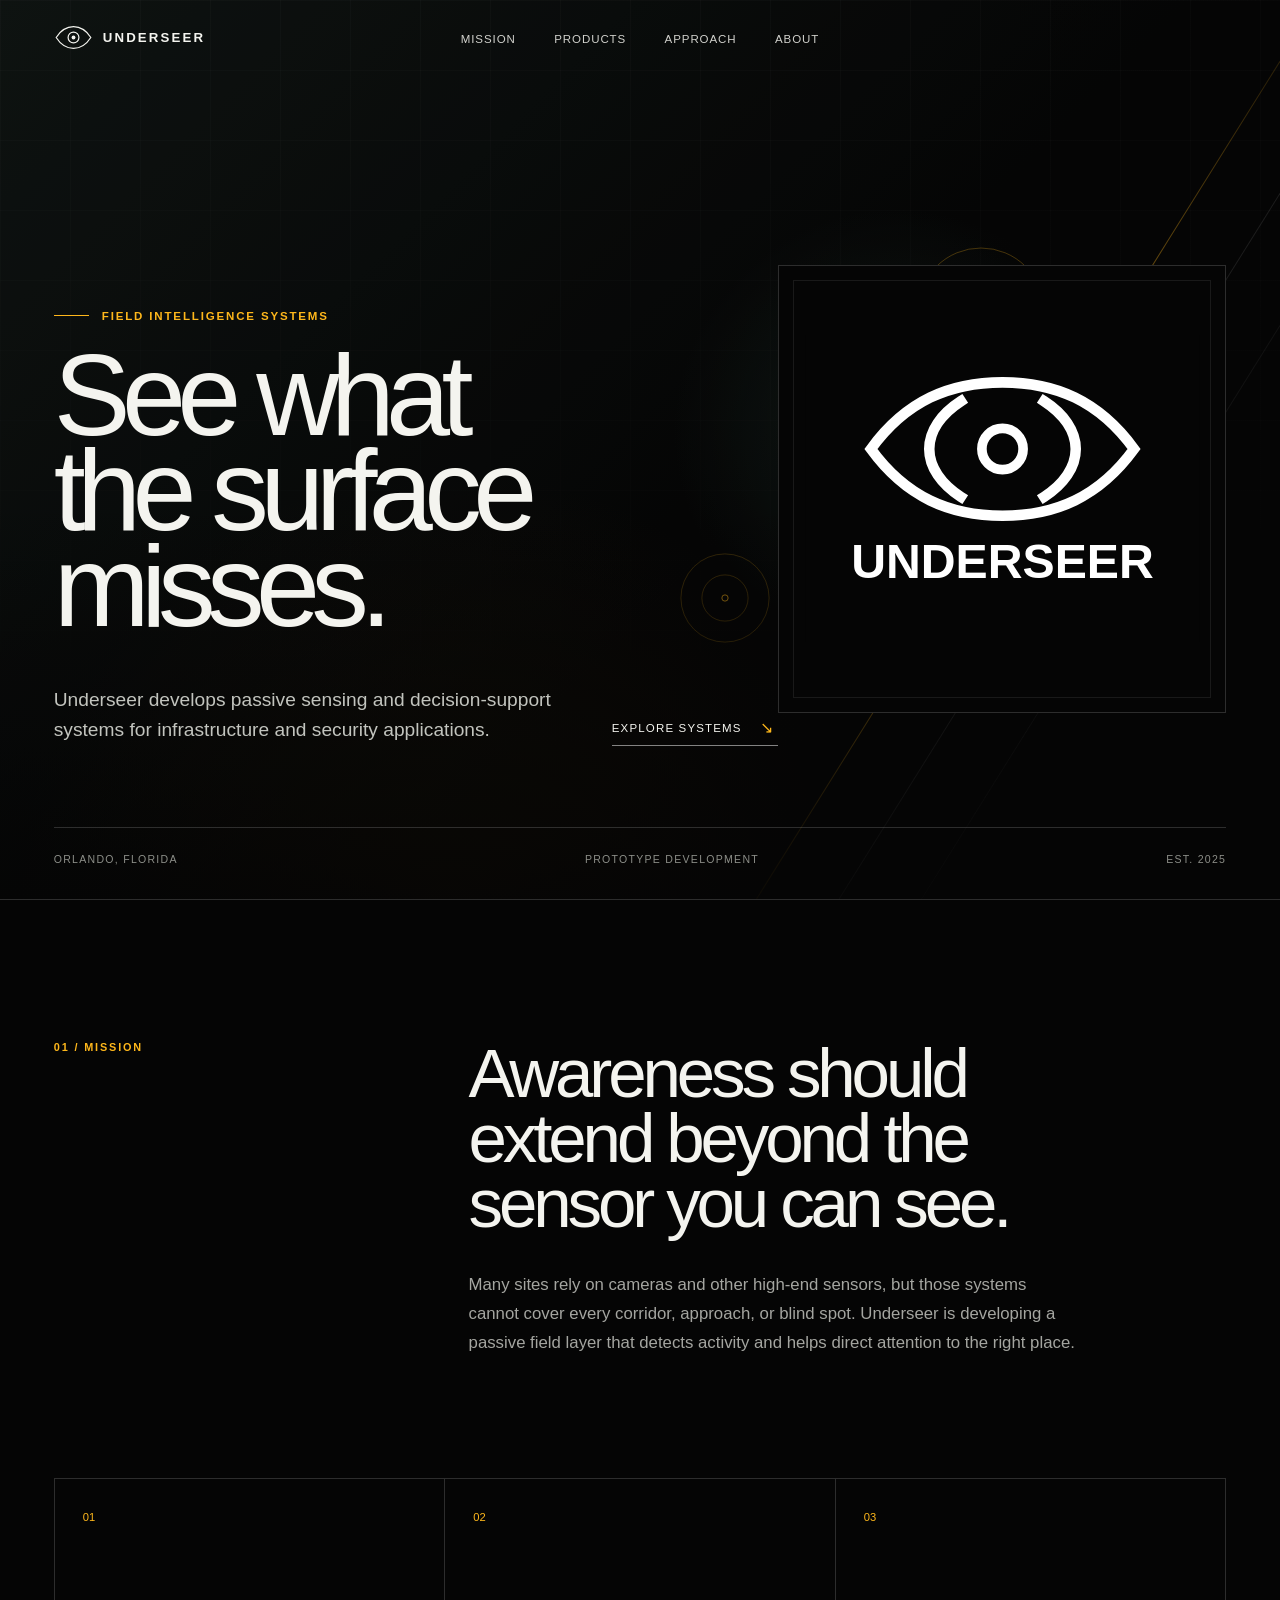
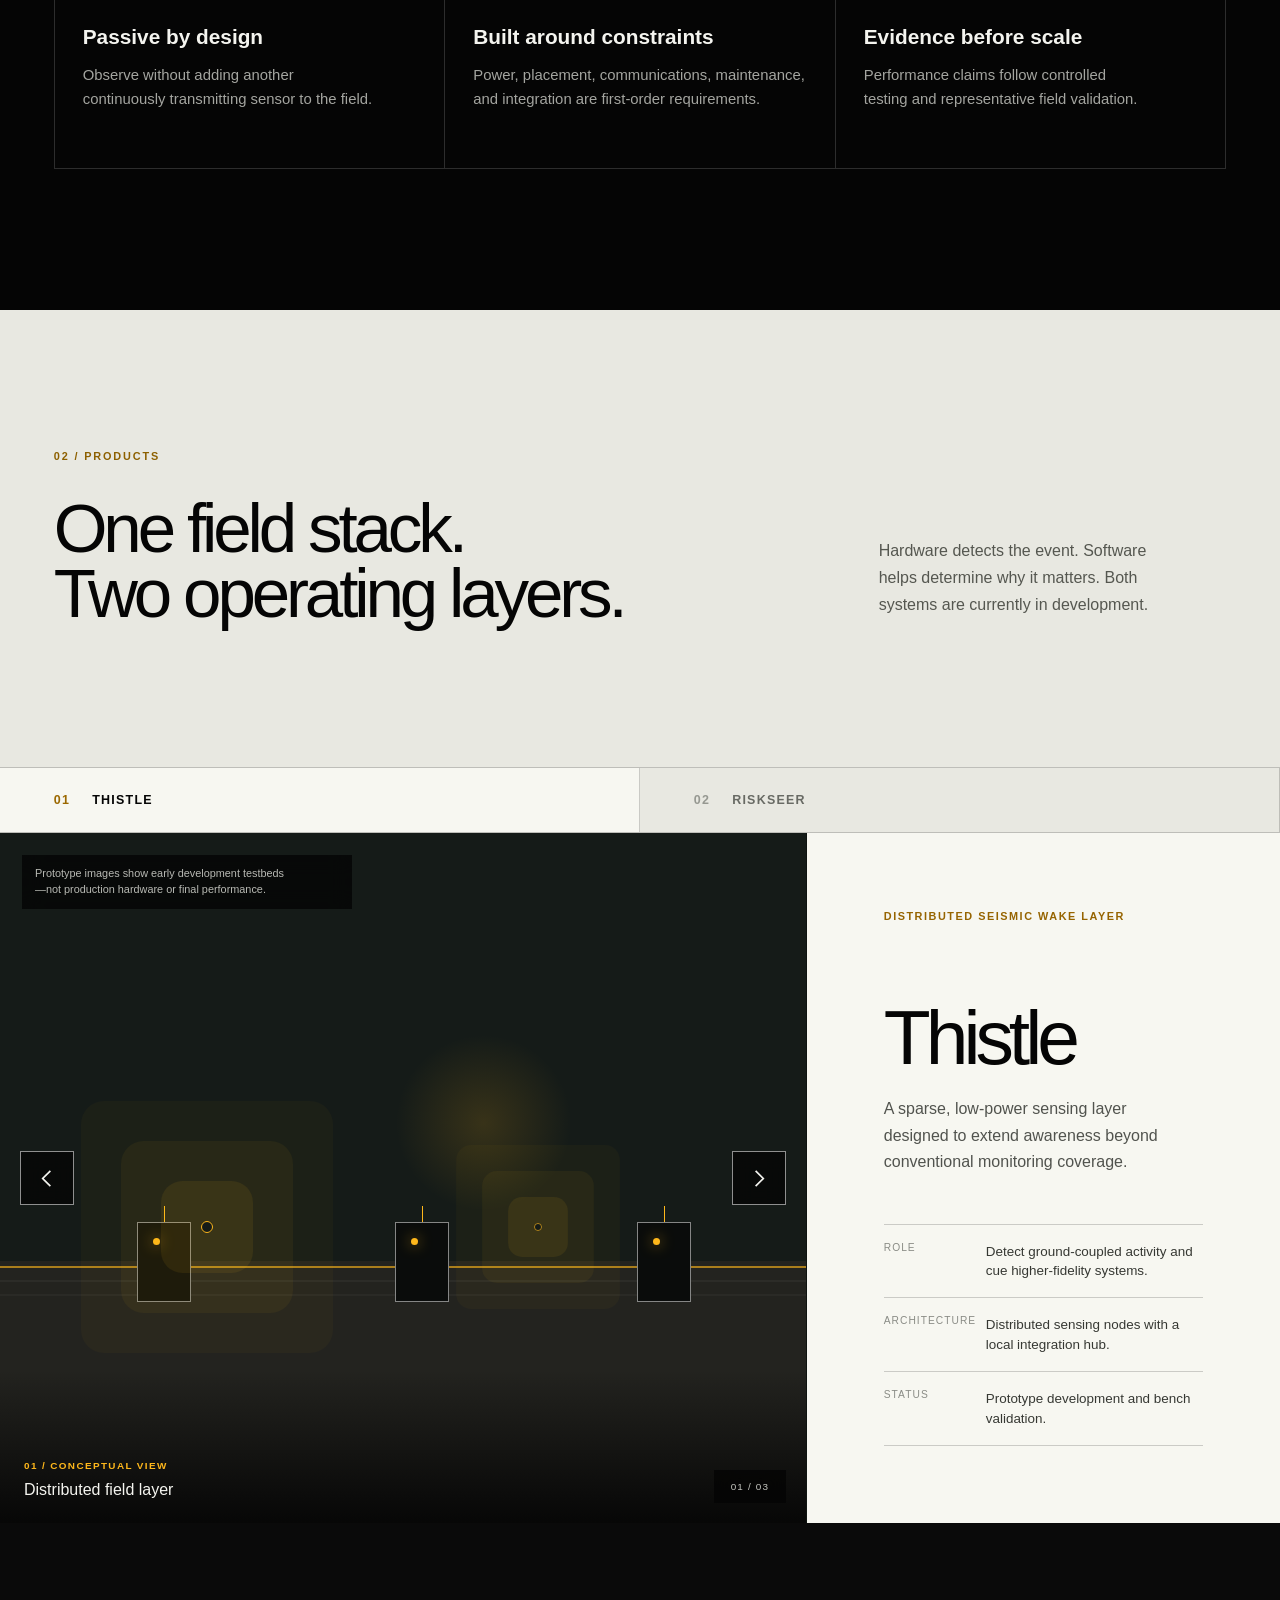
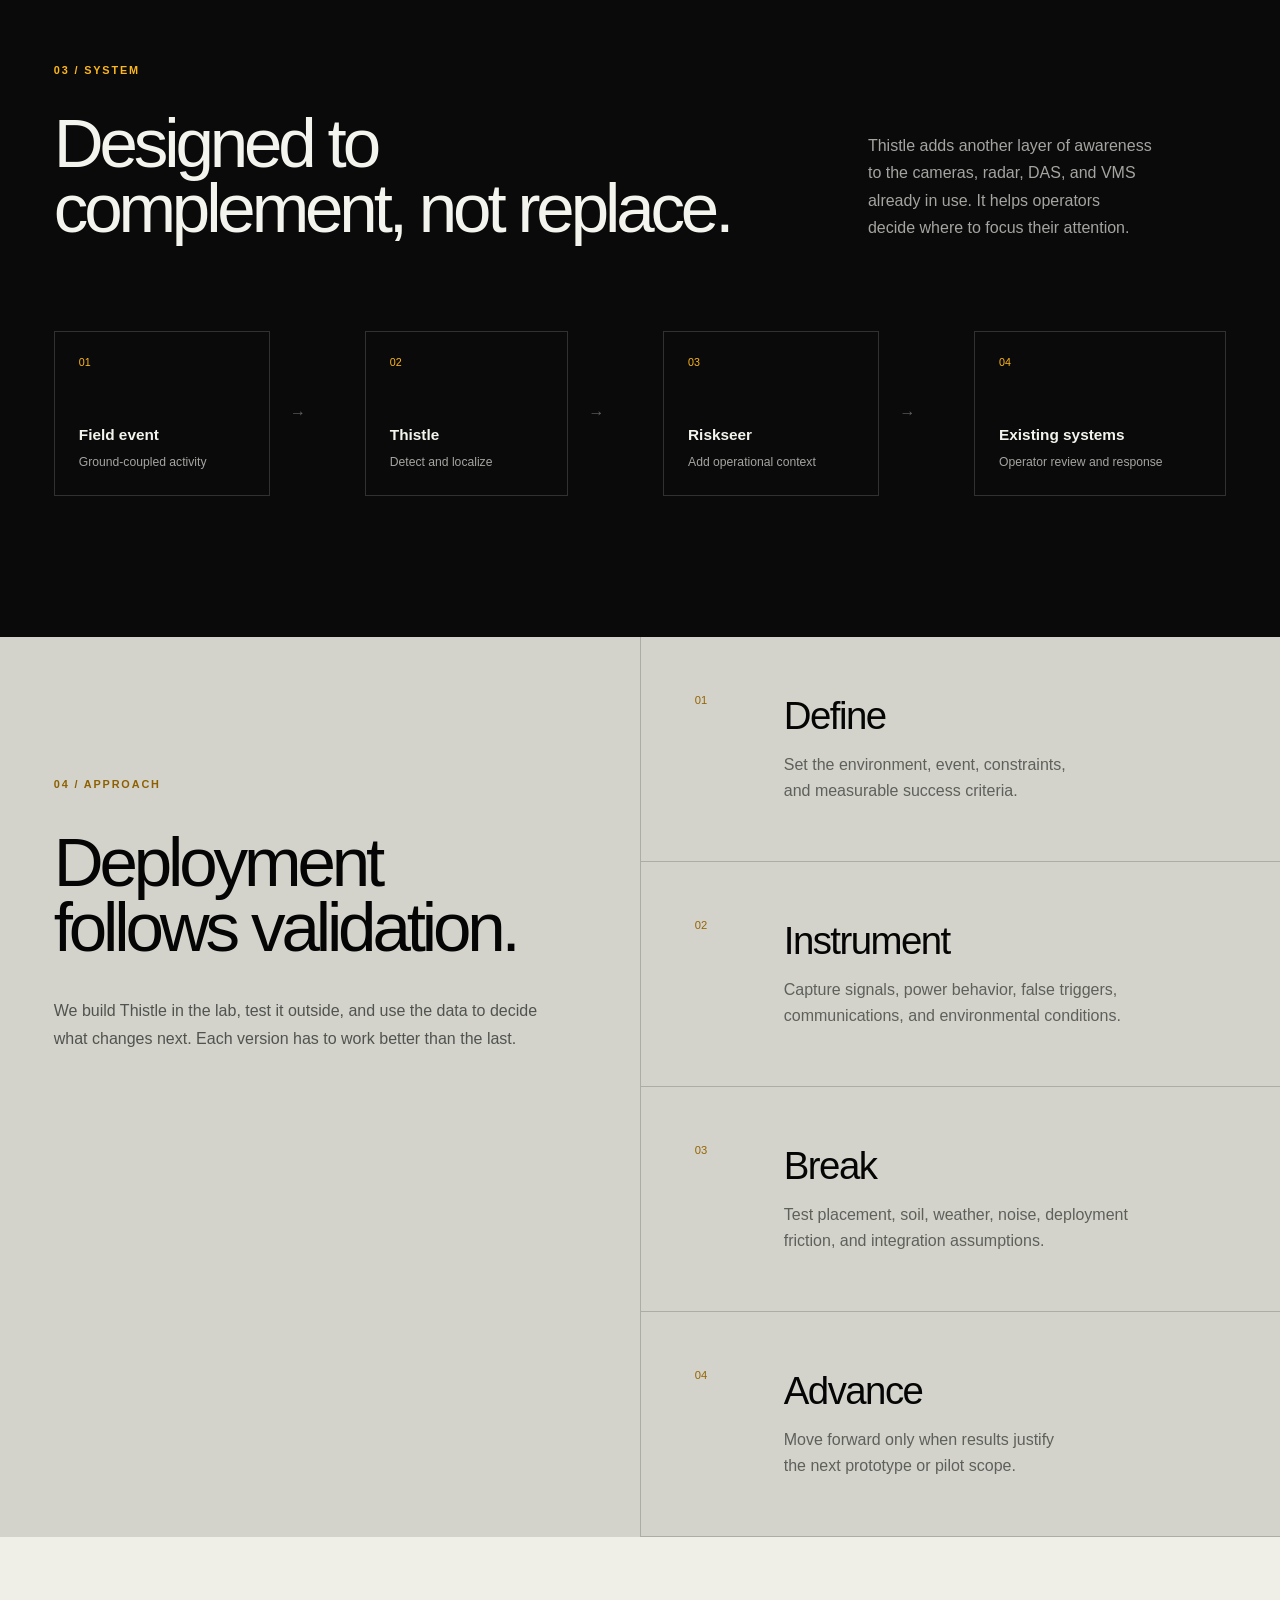
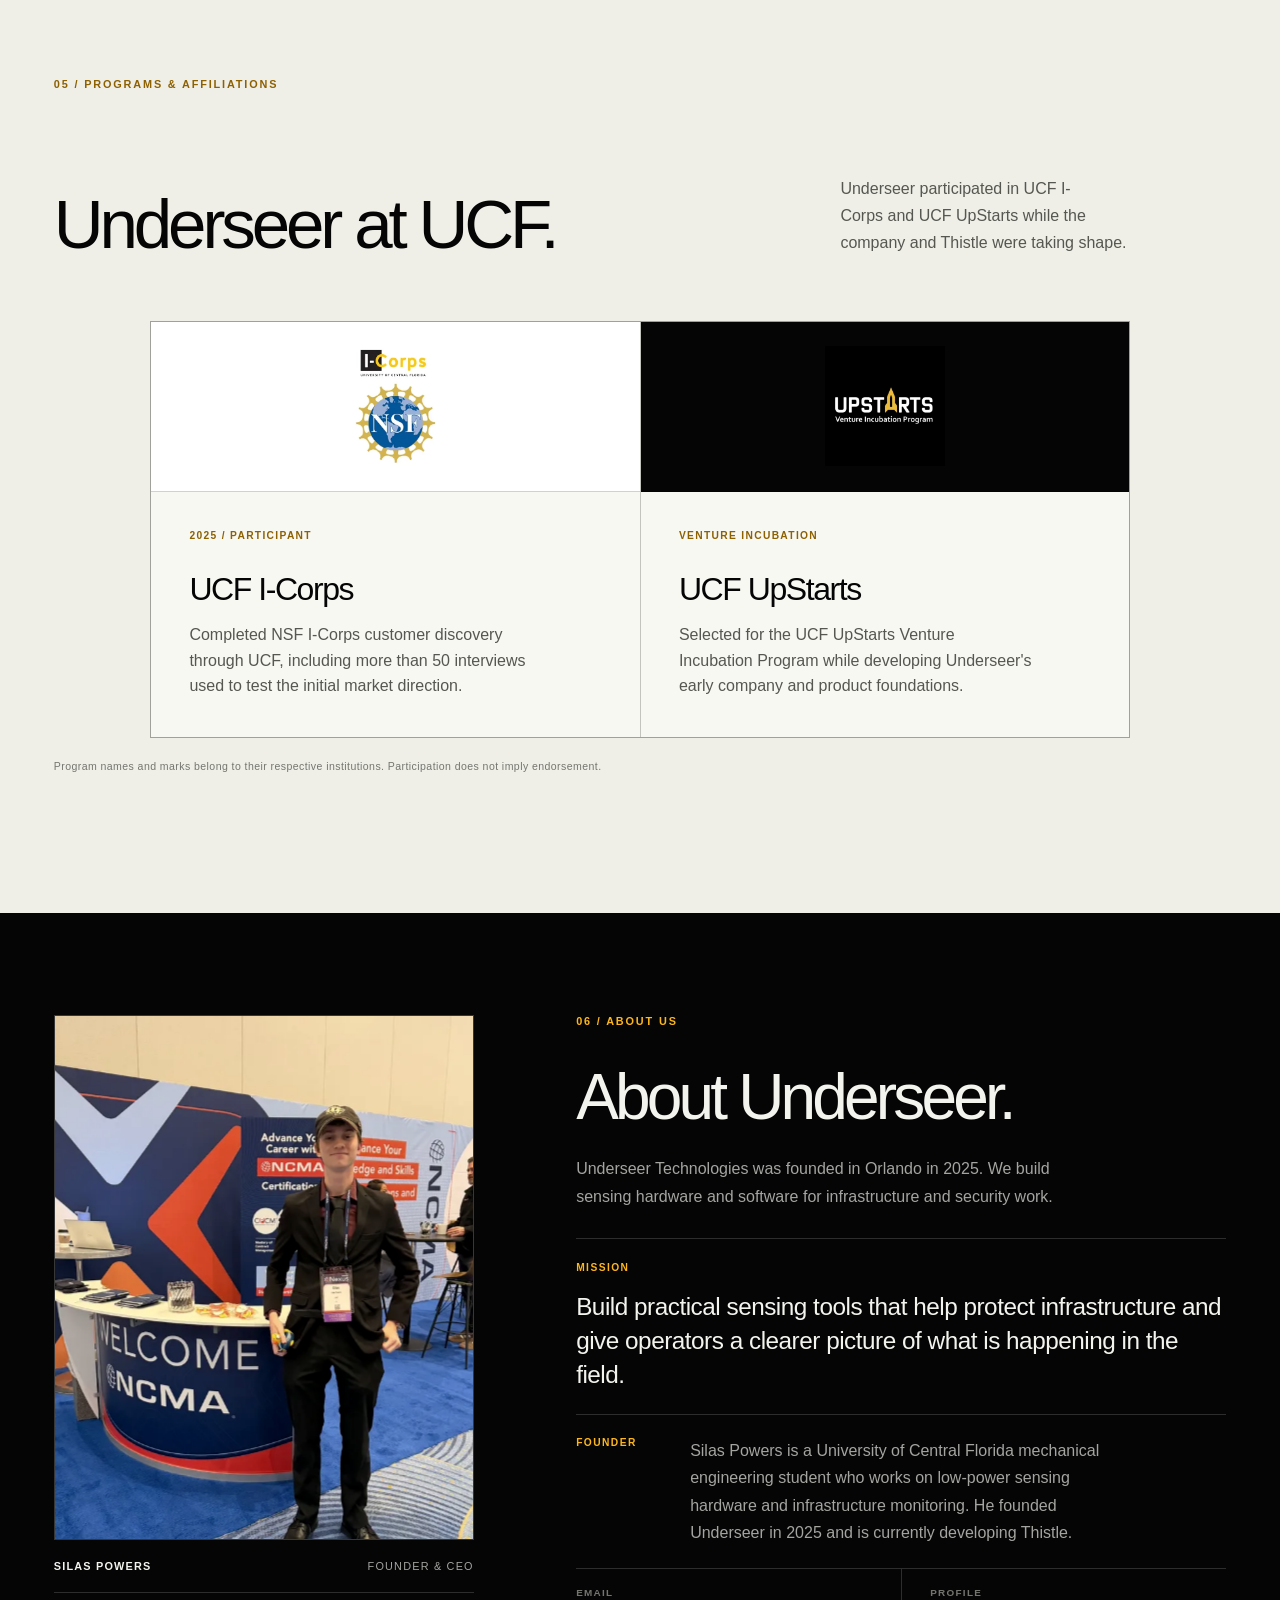
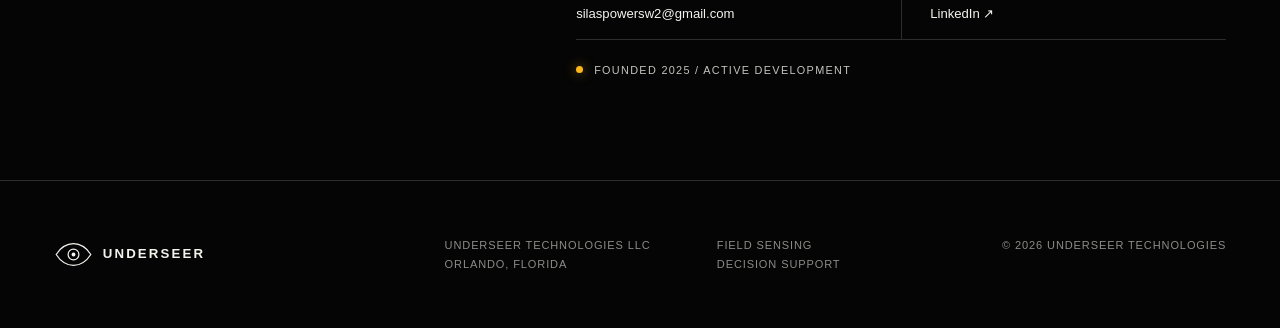
==== index.html @ ce65eb8c "Load founder photo before rendering About section" ====
<!doctype html>
<html lang="en">
<head>
  <meta charset="utf-8">
  <meta name="viewport" content="width=device-width, initial-scale=1">
  <title>Underseer Technologies | Field Intelligence Systems</title>
  <meta name="description" content="Underseer Technologies develops passive field sensing and decision-support systems for infrastructure and security applications.">
  <meta name="theme-color" content="#050505">
  <meta property="og:title" content="Underseer Technologies">
  <meta property="og:description" content="Field intelligence systems for infrastructure and security.">
  <meta property="og:type" content="website">
  <meta property="og:url" content="https://underseer-technologies.com/">
  <link rel="canonical" href="https://underseer-technologies.com/">
  <link rel="icon" href="favicon.svg" type="image/svg+xml">
  <link rel="stylesheet" href="styles.css?v=20260715-2">
  <script src="script.js?v=20260715-2" defer></script>
</head>
<body>
  <a class="skip-link" href="#main">Skip to content</a>

  <header class="site-header" data-header>
    <a class="brand" href="#top" aria-label="Underseer home">
      <svg class="brand-mark" viewBox="0 0 72 48" aria-hidden="true">
        <path d="M4 24C13 10 24 4 36 4s23 6 32 20c-9 14-20 20-32 20S13 38 4 24Z"/>
        <circle cx="36" cy="24" r="10"/>
        <circle class="brand-pupil" cx="36" cy="24" r="3.5"/>
      </svg>
      <span>Underseer</span>
    </a>

    <button class="menu-toggle" type="button" aria-expanded="false" aria-controls="site-nav" data-menu-toggle>
      <span>Menu</span>
      <i aria-hidden="true"></i>
    </button>

    <nav class="site-nav" id="site-nav" aria-label="Primary navigation" data-nav>
      <a href="#mission">Mission</a>
      <a href="#products">Products</a>
      <a href="#approach">Approach</a>
      <a href="#company">About</a>
    </nav>
  </header>

  <main id="main">
    <section class="hero" id="top">
      <div class="hero-field" aria-hidden="true">
        <span class="scan-line"></span>
        <span class="signal signal-one"></span>
        <span class="signal signal-two"></span>
        <span class="signal signal-three"></span>
      </div>

      <div class="hero-copy">
        <p class="eyebrow"><span></span> Field intelligence systems</p>
        <h1>See what the surface misses.</h1>
        <div class="hero-bottom">
          <p>Underseer develops passive sensing and decision-support systems for infrastructure and security applications.</p>
          <a class="text-link" href="#products">Explore systems <span aria-hidden="true">↘</span></a>
        </div>
      </div>

      <aside class="hero-logo" aria-label="Underseer Technologies">
        <img src="assets/underseer-logo.svg" alt="Underseer logo">
      </aside>

      <div class="hero-meta" aria-label="Company status">
        <span>Orlando, Florida</span>
        <span>Prototype development</span>
        <span>Est. 2025</span>
      </div>
    </section>

    <section class="mission section-pad" id="mission">
      <div class="section-label">01 / Mission</div>
      <div class="mission-copy">
        <h2>Awareness should extend beyond the sensor you can see.</h2>
        <p>Many sites rely on cameras and other high-end sensors, but those systems cannot cover every corridor, approach, or blind spot. Underseer is developing a passive field layer that detects activity and helps direct attention to the right place.</p>
      </div>
      <div class="mission-principles">
        <article><span>01</span><h3>Passive by design</h3><p>Observe without adding another continuously transmitting sensor to the field.</p></article>
        <article><span>02</span><h3>Built around constraints</h3><p>Power, placement, communications, maintenance, and integration are first-order requirements.</p></article>
        <article><span>03</span><h3>Evidence before scale</h3><p>Performance claims follow controlled testing and representative field validation.</p></article>
      </div>
    </section>

    <section class="products" id="products">
      <div class="products-head section-pad">
        <div>
          <div class="section-label">02 / Products</div>
          <h2>One field stack.<br>Two operating layers.</h2>
        </div>
        <p>Hardware detects the event. Software helps determine why it matters. Both systems are currently in development.</p>
      </div>

      <div class="product-switcher" role="tablist" aria-label="Underseer products">
        <button class="product-tab is-active" id="tab-thistle" type="button" role="tab" aria-selected="true" aria-controls="panel-thistle" data-product-tab="thistle">
          <span>01</span> Thistle
        </button>
        <button class="product-tab" id="tab-riskseer" type="button" role="tab" aria-selected="false" aria-controls="panel-riskseer" data-product-tab="riskseer">
          <span>02</span> Riskseer
        </button>
      </div>

      <div class="product-panel thistle-panel is-active" id="panel-thistle" role="tabpanel" aria-labelledby="tab-thistle" data-product-panel="thistle">
        <div class="product-visual thistle-carousel" data-carousel aria-label="Thistle development gallery">
          <div class="carousel-viewport">
            <figure class="carousel-slide is-active" data-carousel-slide>
              <div class="concept-visual" aria-hidden="true">
                <div class="ground-line"></div>
                <div class="node node-a"><i></i></div>
                <div class="node node-b"><i></i></div>
                <div class="node node-c"><i></i></div>
                <div class="wake-rings wake-a"></div>
                <div class="wake-rings wake-b"></div>
              </div>
              <figcaption><span>01 / Conceptual view</span><strong>Distributed field layer</strong></figcaption>
            </figure>
            <figure class="carousel-slide prototype-slide" data-carousel-slide hidden>
              <img src="assets/thistle-field-test.webp" width="825" height="1100" loading="lazy" alt="Early Thistle field testbed installed in soil and connected to a laptop displaying signal data">
              <figcaption><span>02 / Extremely early testbed</span><strong>Ground-coupled signal capture</strong></figcaption>
            </figure>
            <figure class="carousel-slide prototype-slide" data-carousel-slide hidden>
              <img src="assets/thistle-bench-test.webp" width="825" height="1100" loading="lazy" alt="Open early Thistle bench prototype with hand-wired electronics in a 3D-printed housing">
              <figcaption><span>03 / Extremely early testbed</span><strong>Architecture and integration work</strong></figcaption>
            </figure>
          </div>
          <div class="carousel-controls">
            <button class="carousel-previous" type="button" data-carousel-prev aria-label="Previous Thistle image"><svg viewBox="0 0 24 24" aria-hidden="true"><path d="M15 4 7 12l8 8"/></svg></button>
            <button class="carousel-next" type="button" data-carousel-next aria-label="Next Thistle image"><svg viewBox="0 0 24 24" aria-hidden="true"><path d="m9 4 8 8-8 8"/></svg></button>
            <span data-carousel-status aria-live="polite">01 / 03</span>
          </div>
          <p class="carousel-disclaimer">Prototype images show early development testbeds—not production hardware or final performance.</p>
        </div>
        <div class="product-copy">
          <p class="product-type">Distributed seismic wake layer</p>
          <h3>Thistle</h3>
          <p class="product-lead">A sparse, low-power sensing layer designed to extend awareness beyond conventional monitoring coverage.</p>
          <dl>
            <div><dt>Role</dt><dd>Detect ground-coupled activity and cue higher-fidelity systems.</dd></div>
            <div><dt>Architecture</dt><dd>Distributed sensing nodes with a local integration hub.</dd></div>
            <div><dt>Status</dt><dd>Prototype development and bench validation.</dd></div>
          </dl>
        </div>
      </div>

      <div class="product-panel riskseer-panel" id="panel-riskseer" role="tabpanel" aria-labelledby="tab-riskseer" data-product-panel="riskseer" hidden>
        <div class="product-visual risk-visual" aria-hidden="true">
          <div class="risk-grid"></div>
          <span class="event event-a">EVENT / 07</span>
          <span class="event event-b">SOURCE / THISTLE</span>
          <span class="event event-c">REVIEW / PRIORITIZED</span>
          <div class="risk-pulse"></div>
          <span class="visual-caption">Operational context layer / conceptual view</span>
        </div>
        <div class="product-copy">
          <p class="product-type">Decision-support software</p>
          <h3>Riskseer</h3>
          <p class="product-lead">The software layer above Thistle, intended to turn field events and operational context into prioritized, reviewable information.</p>
          <dl>
            <div><dt>Role</dt><dd>Combine detections with location, timing, and operator context.</dd></div>
            <div><dt>Output</dt><dd>Structured events for review and existing monitoring workflows.</dd></div>
            <div><dt>Status</dt><dd>Architecture definition alongside Thistle development.</dd></div>
          </dl>
        </div>
      </div>
    </section>

    <section class="stack section-pad" aria-labelledby="stack-title">
      <div class="section-label">03 / System</div>
      <div class="stack-heading">
        <h2 id="stack-title">Designed to complement, not replace.</h2>
        <p>Thistle adds another layer of awareness to the cameras, radar, DAS, and VMS already in use. It helps operators decide where to focus their attention.</p>
      </div>
      <div class="stack-flow" aria-label="Underseer system flow">
        <div><span>01</span><strong>Field event</strong><small>Ground-coupled activity</small></div>
        <i aria-hidden="true">→</i>
        <div><span>02</span><strong>Thistle</strong><small>Detect and localize</small></div>
        <i aria-hidden="true">→</i>
        <div><span>03</span><strong>Riskseer</strong><small>Add operational context</small></div>
        <i aria-hidden="true">→</i>
        <div><span>04</span><strong>Existing systems</strong><small>Operator review and response</small></div>
      </div>
    </section>

    <section class="approach" id="approach">
      <div class="approach-intro section-pad">
        <div class="section-label">04 / Approach</div>
        <h2>Deployment follows validation.</h2>
        <p>We build Thistle in the lab, test it outside, and use the data to decide what changes next. Each version has to work better than the last.</p>
      </div>
      <ol class="validation-steps">
        <li><span>01</span><div><strong>Define</strong><p>Set the environment, event, constraints, and measurable success criteria.</p></div></li>
        <li><span>02</span><div><strong>Instrument</strong><p>Capture signals, power behavior, false triggers, communications, and environmental conditions.</p></div></li>
        <li><span>03</span><div><strong>Break</strong><p>Test placement, soil, weather, noise, deployment friction, and integration assumptions.</p></div></li>
        <li><span>04</span><div><strong>Advance</strong><p>Move forward only when results justify the next prototype or pilot scope.</p></div></li>
      </ol>
    </section>

    <section class="programs section-pad" id="programs" aria-labelledby="programs-title">
      <div class="programs-intro">
        <div class="section-label">05 / Programs &amp; affiliations</div>
        <h2 id="programs-title">Underseer at UCF.</h2>
        <p>Underseer participated in UCF I-Corps and UCF UpStarts while the company and Thistle were taking shape.</p>
      </div>
      <div class="program-grid">
        <article class="program-card">
          <div class="program-logo program-logo-light"><img src="assets/ucf-icorps.webp" width="261" height="353" loading="lazy" alt="UCF I-Corps and National Science Foundation logos"></div>
          <div class="program-card-copy"><span>2025 / Participant</span><h3>UCF I-Corps</h3><p>Completed NSF I-Corps customer discovery through UCF, including more than 50 interviews used to test the initial market direction.</p></div>
        </article>
        <article class="program-card">
          <div class="program-logo program-logo-dark"><img src="assets/ucf-upstarts.webp" width="800" height="800" loading="lazy" alt="UCF UpStarts Venture Incubation Program logo"></div>
          <div class="program-card-copy"><span>Venture incubation</span><h3>UCF UpStarts</h3><p>Selected for the UCF UpStarts Venture Incubation Program while developing Underseer's early company and product foundations.</p></div>
        </article>
      </div>
      <p class="program-note">Program names and marks belong to their respective institutions. Participation does not imply endorsement.</p>
    </section>

    <section class="company section-pad" id="company">
      <figure class="founder-card">
        <div class="founder-portrait"><img src="assets/silas-powers.webp" width="825" height="1100" loading="eager" alt="Silas Powers, founder and CEO of Underseer Technologies"></div>
        <figcaption><strong>Silas Powers</strong><span>Founder &amp; CEO</span></figcaption>
      </figure>
      <div class="company-copy">
        <div class="section-label">06 / About us</div>
        <h2>About Underseer.</h2>
        <p>Underseer Technologies was founded in Orlando in 2025. We build sensing hardware and software for infrastructure and security work.</p>
        <blockquote><span>Mission</span> Build practical sensing tools that help protect infrastructure and give operators a clearer picture of what is happening in the field.</blockquote>
        <div class="founder-bio"><span>Founder</span><p>Silas Powers is a University of Central Florida mechanical engineering student who works on low-power sensing hardware and infrastructure monitoring. He founded Underseer in 2025 and is currently developing Thistle.</p></div>
        <div class="founder-links" aria-label="Silas Powers contact links">
          <a href="mailto:silaspowersw2@gmail.com"><span>Email</span>silaspowersw2@gmail.com</a>
          <a href="https://www.linkedin.com/in/silas-powers-b28302380" target="_blank" rel="noopener noreferrer"><span>Profile</span>LinkedIn ↗</a>
        </div>
        <div class="company-status"><span></span> Founded 2025 / Active development</div>
      </div>
    </section>
  </main>

  <footer class="site-footer">
    <a class="brand footer-brand" href="#top" aria-label="Back to top">
      <svg class="brand-mark" viewBox="0 0 72 48" aria-hidden="true"><path d="M4 24C13 10 24 4 36 4s23 6 32 20c-9 14-20 20-32 20S13 38 4 24Z"/><circle cx="36" cy="24" r="10"/><circle class="brand-pupil" cx="36" cy="24" r="3.5"/></svg>
      <span>Underseer</span>
    </a>
    <p>Underseer Technologies LLC<br>Orlando, Florida</p>
    <p>Field sensing<br>Decision support</p>
    <p class="copyright">© 2026 Underseer Technologies</p>
  </footer>
</body>
</html>
---- styles.css ----
:root {
  color-scheme: dark;
  --black: #050505;
  --near-black: #0a0a0a;
  --panel: #101110;
  --white: #f4f4ef;
  --gray: #a4a5a0;
  --dim: #74756f;
  --line: rgba(255, 255, 255, .16);
  --line-dark: rgba(0, 0, 0, .18);
  --signal: #feb71b;
  --pad: clamp(22px, 4.2vw, 72px);
}

* { box-sizing: border-box; }
html { scroll-behavior: smooth; scroll-padding-top: 76px; }
body { margin: 0; color: var(--white); background: var(--black); font-family: Arial, Helvetica, sans-serif; -webkit-font-smoothing: antialiased; }
body.menu-open { overflow: hidden; }
a { color: inherit; }
button { font: inherit; }
.skip-link { position: fixed; top: 8px; left: 8px; z-index: 100; padding: 10px 14px; color: var(--black); background: var(--signal); transform: translateY(-150%); }
.skip-link:focus { transform: translateY(0); }

.site-header { position: fixed; inset: 0 0 auto; z-index: 50; display: grid; grid-template-columns: 1fr auto 1fr; min-height: 76px; padding: 0 var(--pad); align-items: center; border-bottom: 1px solid transparent; transition: background .25s, border-color .25s; }
.site-header.is-scrolled { background: rgba(5, 5, 5, .92); border-color: var(--line); backdrop-filter: blur(16px); }
.brand { display: inline-flex; width: max-content; gap: 10px; align-items: center; color: var(--white); font-size: .83rem; font-weight: 800; letter-spacing: .16em; text-decoration: none; text-transform: uppercase; }
.brand-mark { width: 39px; height: 27px; overflow: visible; fill: none; stroke: currentColor; stroke-width: 2.2; }
.brand-pupil { fill: currentColor; stroke: none; }
.site-nav { display: flex; gap: clamp(20px, 3vw, 46px); grid-column: 2; }
.site-nav a { position: relative; padding: 27px 0 25px; color: #d1d1cc; font-size: .72rem; letter-spacing: .08em; text-decoration: none; text-transform: uppercase; }
.site-nav a::after { position: absolute; right: 0; bottom: 20px; left: 0; height: 1px; content: ""; background: var(--signal); transform: scaleX(0); transform-origin: right; transition: transform .25s; }
.site-nav a:hover::after, .site-nav a:focus-visible::after { transform: scaleX(1); transform-origin: left; }
.menu-toggle { display: none; color: var(--white); border: 0; background: transparent; }

.hero { position: relative; display: grid; min-height: 100svh; padding: 150px var(--pad) 34px; grid-template-columns: minmax(0, 1fr) minmax(270px, 35vw); grid-template-rows: 1fr auto; overflow: hidden; border-bottom: 1px solid var(--line); }
.hero-field { position: absolute; inset: 0; overflow: hidden; opacity: .78; background: radial-gradient(circle at 70% 48%, rgba(39, 65, 56, .42), transparent 22%), radial-gradient(circle at 35% 100%, rgba(70, 48, 14, .25), transparent 35%), linear-gradient(135deg, #111715 0%, #050505 58%); }
.hero-field::before { position: absolute; inset: 0; content: ""; opacity: .22; background-image: linear-gradient(rgba(255,255,255,.12) 1px, transparent 1px), linear-gradient(90deg, rgba(255,255,255,.12) 1px, transparent 1px); background-size: 70px 70px; mask-image: linear-gradient(to bottom, black, transparent 85%); }
.hero-field::after { position: absolute; inset: 0; content: ""; background: linear-gradient(90deg, transparent 0 65%, rgba(5,5,5,.15)), linear-gradient(0deg, rgba(5,5,5,.8), transparent 45%); }
.scan-line { position: absolute; top: -20%; right: 20%; width: 1px; height: 145%; background: linear-gradient(transparent, rgba(254,183,27,.85), transparent); transform: rotate(32deg); box-shadow: 70px 0 rgba(255,255,255,.14), 140px 0 rgba(255,255,255,.07); }
.signal { position: absolute; width: 10px; height: 10px; border: 1px solid var(--signal); border-radius: 50%; }
.signal::before, .signal::after { position: absolute; top: 50%; left: 50%; content: ""; border: 1px solid rgba(254,183,27,.35); border-radius: 50%; transform: translate(-50%,-50%); animation: pulse 3.8s ease-out infinite; }
.signal::before { width: 65px; height: 65px; }
.signal::after { width: 125px; height: 125px; animation-delay: .7s; }
.signal-one { top: 34%; right: 23%; }
.signal-two { top: 66%; right: 43%; transform: scale(.7); }
.signal-three { top: 48%; right: 8%; transform: scale(.5); }
@keyframes pulse { 0%,20% { opacity: 0; transform: translate(-50%,-50%) scale(.35); } 55% { opacity: .8; } 100% { opacity: 0; transform: translate(-50%,-50%) scale(1.5); } }
.hero-copy { position: relative; z-index: 2; align-self: end; padding-bottom: clamp(40px, 9vh, 100px); }
.eyebrow { display: flex; gap: 13px; align-items: center; margin: 0 0 26px; color: var(--signal); font-size: .72rem; font-weight: 700; letter-spacing: .16em; text-transform: uppercase; }
.eyebrow span { width: 35px; height: 1px; background: currentColor; }
h1, h2, h3, p { text-wrap: balance; }
h1 { max-width: 9.5ch; margin: 0; font-size: clamp(4.3rem, 9vw, 9.5rem); font-weight: 500; letter-spacing: -.075em; line-height: .83; }
.hero-bottom { display: grid; max-width: 820px; margin-top: 50px; grid-template-columns: minmax(250px, 520px) auto; gap: 38px; align-items: end; }
.hero-bottom p { margin: 0; color: #c2c4be; font-size: clamp(1rem, 1.5vw, 1.2rem); line-height: 1.6; }
.text-link { display: inline-flex; gap: 18px; align-items: center; padding-bottom: 8px; border-bottom: 1px solid rgba(255,255,255,.5); font-size: .72rem; letter-spacing: .1em; text-decoration: none; text-transform: uppercase; white-space: nowrap; }
.text-link span { color: var(--signal); font-size: 1rem; }
.hero-logo { position: relative; z-index: 2; width: min(100%, 450px); aspect-ratio: 1; align-self: center; justify-self: end; overflow: hidden; border: 1px solid var(--line); background: #050505; }
.hero-logo::after { position: absolute; inset: 14px; content: ""; pointer-events: none; border: 1px solid rgba(255,255,255,.08); }
.hero-logo img { display: block; width: 100%; height: 100%; padding: clamp(12px, 2vw, 32px); object-fit: contain; }
.hero-meta { position: relative; z-index: 2; display: flex; gap: 25px; grid-column: 1 / -1; padding-top: 25px; justify-content: space-between; border-top: 1px solid var(--line); color: #8d8f89; font-size: .66rem; letter-spacing: .12em; text-transform: uppercase; }

.section-pad { padding: clamp(88px, 11vw, 170px) var(--pad); }
.section-label { color: var(--signal); font-size: .68rem; font-weight: 700; letter-spacing: .17em; text-transform: uppercase; }
.mission { display: grid; grid-template-columns: .65fr 1.35fr; gap: 50px; }
.mission-copy h2, .products-head h2, .stack-heading h2, .approach-intro h2, .company-copy h2 { margin: 0; font-size: clamp(2.7rem, 5.4vw, 6.2rem); font-weight: 500; letter-spacing: -.06em; line-height: .94; }
.mission-copy > p { max-width: 720px; margin: 34px 0 0; color: var(--gray); font-size: 1.05rem; line-height: 1.75; }
.mission-principles { display: grid; grid-column: 1 / -1; grid-template-columns: repeat(3,1fr); margin-top: 70px; border-top: 1px solid var(--line); border-left: 1px solid var(--line); }
.mission-principles article { min-height: 290px; padding: 28px; border-right: 1px solid var(--line); border-bottom: 1px solid var(--line); }
.mission-principles span { color: var(--signal); font-size: .7rem; }
.mission-principles h3 { margin: 100px 0 15px; font-size: 1.3rem; font-weight: 600; }
.mission-principles p { margin: 0; color: var(--gray); font-size: .93rem; line-height: 1.6; }

.products { color: var(--black); background: #e8e8e1; }
.products-head { display: grid; grid-template-columns: 1.5fr .7fr; gap: 80px; align-items: end; }
.products-head .section-label { margin-bottom: 34px; color: #8d6000; }
.products-head > p { max-width: 440px; margin: 0 0 8px; color: #555750; line-height: 1.7; }
.product-switcher { display: grid; grid-template-columns: repeat(2,1fr); border-top: 1px solid var(--line-dark); border-bottom: 1px solid var(--line-dark); }
.product-tab { display: flex; gap: 22px; padding: 25px var(--pad); color: #686a64; border: 0; border-right: 1px solid var(--line-dark); background: transparent; cursor: pointer; font-size: .78rem; font-weight: 700; letter-spacing: .1em; text-align: left; text-transform: uppercase; }
.product-tab span { color: #969891; }
.product-tab.is-active { color: var(--black); background: #f7f7f1; }
.product-tab.is-active span { color: #9b6800; }
.product-panel { display: grid; min-height: 690px; grid-template-columns: 1.45fr .85fr; background: #f7f7f1; }
.product-panel[hidden] { display: none; }
.product-visual { position: relative; min-height: 690px; overflow: hidden; border-right: 1px solid var(--line-dark); background: radial-gradient(circle at 60% 42%, rgba(254,183,27,.15), transparent 14%), linear-gradient(#151b18 0 62%, #23231f 62%); }
.product-visual::before { position: absolute; inset: 0; content: ""; opacity: .25; background-image: linear-gradient(rgba(255,255,255,.1) 1px, transparent 1px), linear-gradient(90deg, rgba(255,255,255,.1) 1px, transparent 1px); background-size: 58px 58px; }
.ground-line { position: absolute; right: 0; bottom: 37%; left: 0; height: 2px; background: rgba(254,183,27,.62); box-shadow: 0 14px rgba(255,255,255,.04), 0 28px rgba(255,255,255,.03); }
.node { position: absolute; bottom: 32%; width: 54px; height: 80px; border: 1px solid rgba(255,255,255,.5); background: #0a0c0b; }
.node::after { position: absolute; top: -17px; left: 50%; width: 1px; height: 16px; content: ""; background: var(--signal); }
.node i { position: absolute; top: 15px; left: 15px; width: 7px; height: 7px; border-radius: 50%; background: var(--signal); box-shadow: 0 0 14px rgba(254,183,27,.7); }
.node-a { left: 17%; }.node-b { left: 49%; }.node-c { left: 79%; }
.wake-rings { position: absolute; bottom: 42%; width: 12px; height: 12px; border: 1px solid var(--signal); border-radius: 50%; box-shadow: 0 0 0 40px rgba(254,183,27,.08), 0 0 0 80px rgba(254,183,27,.05), 0 0 0 120px rgba(254,183,27,.03); }
.wake-a { left: 25%; }.wake-b { left: 66%; transform: scale(.65); }
.visual-caption { position: absolute; right: 24px; bottom: 22px; color: rgba(255,255,255,.5); font-size: .62rem; letter-spacing: .12em; text-transform: uppercase; }
.product-copy { display: flex; padding: clamp(36px, 6vw, 80px); flex-direction: column; justify-content: flex-end; }
.product-type { margin: 0 0 auto; color: #966400; font-size: .68rem; font-weight: 700; letter-spacing: .14em; text-transform: uppercase; }
.product-copy h3 { margin: 80px 0 24px; font-size: clamp(3.3rem, 6vw, 6.5rem); font-weight: 500; letter-spacing: -.065em; line-height: .9; }
.product-lead { max-width: 510px; margin: 0 0 48px; color: #51534e; font-size: 1rem; line-height: 1.65; }
.product-copy dl { margin: 0; border-top: 1px solid var(--line-dark); }
.product-copy dl div { display: grid; grid-template-columns: 80px 1fr; gap: 22px; padding: 17px 0; border-bottom: 1px solid var(--line-dark); }
.product-copy dt { color: #8a8c86; font-size: .64rem; letter-spacing: .1em; text-transform: uppercase; }
.product-copy dd { margin: 0; color: #363833; font-size: .84rem; line-height: 1.45; }
.risk-visual { background: #0c0e0d; }
.risk-grid { position: absolute; inset: 13%; border: 1px solid rgba(255,255,255,.16); background-image: linear-gradient(rgba(255,255,255,.08) 1px, transparent 1px), linear-gradient(90deg, rgba(255,255,255,.08) 1px, transparent 1px); background-size: 42px 42px; }
.event { position: absolute; padding: 12px 14px; color: #d9d9d2; border: 1px solid rgba(255,255,255,.22); background: rgba(5,5,5,.78); font-size: .62rem; letter-spacing: .12em; }
.event-a { top: 25%; left: 20%; }.event-b { top: 46%; right: 15%; }.event-c { bottom: 23%; left: 32%; color: var(--signal); border-color: rgba(254,183,27,.48); }
.risk-pulse { position: absolute; top: 50%; left: 50%; width: 10px; height: 10px; border-radius: 50%; background: var(--signal); box-shadow: 0 0 0 30px rgba(254,183,27,.08), 0 0 0 65px rgba(254,183,27,.04), 0 0 30px rgba(254,183,27,.7); }

.thistle-carousel { background: #111714; }
.carousel-viewport { position: absolute; inset: 0; }
.carousel-slide { position: absolute; inset: 0; z-index: 2; margin: 0; overflow: hidden; background: #111714; }
.carousel-slide[hidden] { display: none; }
.concept-visual { position: absolute; inset: 0; background: radial-gradient(circle at 60% 42%, rgba(254,183,27,.15), transparent 14%), linear-gradient(#151b18 0 62%, #23231f 62%); }
.carousel-slide img { display: block; width: 100%; height: 100%; object-fit: cover; filter: saturate(.72) contrast(1.04); }
.carousel-slide:nth-child(2) img { object-position: center 64%; }
.carousel-slide:nth-child(3) img { object-position: center 46%; }
.carousel-slide figcaption { position: absolute; right: 0; bottom: 0; left: 0; z-index: 3; display: grid; padding: 90px 24px 24px; background: linear-gradient(transparent, rgba(5,5,5,.94)); }
.carousel-slide figcaption span { margin-bottom: 10px; color: var(--signal); font-size: .62rem; font-weight: 700; letter-spacing: .14em; text-transform: uppercase; }
.carousel-slide figcaption strong { color: var(--white); font-size: 1rem; font-weight: 500; }
.carousel-controls { position: absolute; inset: 0; z-index: 5; pointer-events: none; }
.carousel-controls button { position: absolute; top: 50%; display: grid; width: 54px; height: 54px; padding: 0; place-items: center; color: var(--white); border: 1px solid rgba(255,255,255,.55); background: rgba(5,5,5,.76); cursor: pointer; pointer-events: auto; transform: translateY(-50%); backdrop-filter: blur(10px); }
.carousel-controls button:hover, .carousel-controls button:focus-visible { color: var(--black); border-color: var(--signal); background: var(--signal); }
.carousel-controls button svg { width: 23px; fill: none; stroke: currentColor; stroke-width: 1.8; }
.carousel-previous { left: 20px; }
.carousel-next { right: 20px; }
.carousel-controls span { position: absolute; right: 20px; bottom: 20px; min-width: 72px; padding: 11px 13px; color: #c6c7c1; background: rgba(5,5,5,.78); font-size: .62rem; letter-spacing: .12em; text-align: center; backdrop-filter: blur(10px); }
.carousel-disclaimer { position: absolute; top: 22px; left: 22px; z-index: 5; max-width: 330px; margin: 0; padding: 11px 13px; color: #b8bab4; background: rgba(5,5,5,.78); font-size: .68rem; line-height: 1.45; backdrop-filter: blur(10px); }

.stack { background: var(--near-black); }
.stack-heading { display: grid; grid-template-columns: 1.35fr .65fr; gap: 70px; margin-top: 35px; align-items: end; }
.stack-heading p { max-width: 500px; margin: 0; color: var(--gray); line-height: 1.7; }
.stack-flow { display: grid; grid-template-columns: repeat(7,auto); gap: 20px; margin-top: 90px; align-items: center; }
.stack-flow > div { min-width: 165px; padding: 24px; border: 1px solid var(--line); }
.stack-flow span { display: block; margin-bottom: 58px; color: var(--signal); font-size: .67rem; }
.stack-flow strong { display: block; margin-bottom: 8px; font-size: .96rem; }
.stack-flow small { color: var(--gray); font-size: .76rem; line-height: 1.4; }
.stack-flow > i { color: #60615d; font-style: normal; }

.approach { display: grid; grid-template-columns: 1fr 1fr; color: var(--black); background: #d3d3cc; }
.approach-intro { position: sticky; top: 0; height: max-content; min-height: 100vh; }
.approach-intro .section-label { margin-bottom: 40px; color: #8d6000; }
.approach-intro > p { max-width: 650px; margin: 38px 0 0; color: #51534e; line-height: 1.75; }
.validation-steps { margin: 0; padding: 0; list-style: none; border-left: 1px solid var(--line-dark); }
.validation-steps li { display: grid; min-height: 25vh; padding: 45px var(--pad); grid-template-columns: 65px 1fr; gap: 24px; align-content: center; border-bottom: 1px solid var(--line-dark); }
.validation-steps li > span { color: #956400; font-size: .7rem; }
.validation-steps strong { display: block; margin-bottom: 14px; font-size: clamp(1.8rem,3vw,3.2rem); font-weight: 500; letter-spacing: -.04em; }
.validation-steps p { max-width: 470px; margin: 0; color: #5e605a; line-height: 1.6; }

.programs { color: var(--black); background: #efefe8; }
.programs-intro { display: grid; grid-template-columns: 1.3fr .7fr; gap: 70px; align-items: end; }
.programs-intro .section-label { grid-column: 1 / -1; color: #8d6000; }
.programs-intro h2 { max-width: 900px; margin: 32px 0 0; font-size: clamp(2.7rem, 5.4vw, 6.2rem); font-weight: 500; letter-spacing: -.06em; line-height: .94; }
.programs-intro > p { max-width: 500px; margin: 0; color: #555750; line-height: 1.7; }
.program-grid { display: grid; width: min(100%, 980px); grid-template-columns: repeat(2, minmax(0, 1fr)); gap: 1px; margin: 64px auto 0; background: var(--line-dark); border: 1px solid var(--line-dark); }
.program-card { display: grid; grid-template-rows: 170px auto; background: #f8f8f3; }
.program-logo { display: grid; min-height: 0; padding: 24px; place-items: center; border-bottom: 1px solid var(--line-dark); }
.program-logo img { display: block; width: auto; max-width: 190px; height: 100%; max-height: 120px; object-fit: contain; }
.program-logo-light { background: #fff; }
.program-logo-dark { background: #050505; }
.program-card-copy { padding: clamp(28px, 3vw, 42px); }
.program-card-copy > span { display: block; margin-bottom: 30px; color: #8d6000; font-size: .64rem; font-weight: 700; letter-spacing: .13em; text-transform: uppercase; }
.program-card h3 { margin: 0 0 14px; font-size: clamp(1.8rem, 2.5vw, 2.6rem); font-weight: 500; letter-spacing: -.045em; }
.program-card p { max-width: 390px; margin: 0; color: #555750; line-height: 1.6; }
.program-note { margin: 22px 0 0; color: #74766f; font-size: .66rem; letter-spacing: .04em; }

.company { display: grid; min-height: auto; grid-template-columns: minmax(300px, 420px) minmax(0, 1fr); gap: clamp(55px, 8vw, 110px); align-items: start; overflow: hidden; }
.company.section-pad { padding-top: clamp(90px, 8vw, 125px); padding-bottom: clamp(90px, 8vw, 125px); }
.founder-card { width: 100%; margin: 0; }
.founder-portrait { aspect-ratio: 4 / 5; overflow: hidden; border: 1px solid var(--line); background: #101110; }
.founder-portrait img { display: block; width: 100%; height: 100%; object-fit: cover; object-position: center 34%; filter: saturate(.82) contrast(1.03); transform: scale(1.28); transform-origin: center 34%; }
.founder-card figcaption { display: flex; padding: 20px 0; justify-content: space-between; border-bottom: 1px solid var(--line); color: var(--gray); font-size: .68rem; letter-spacing: .11em; text-transform: uppercase; }
.founder-card figcaption strong { color: var(--white); font-weight: 700; }
.company-copy .section-label { margin-bottom: 40px; }
.company-copy h2 { max-width: 760px; font-size: clamp(3.2rem, 5vw, 5.5rem); }
.company-copy > p { max-width: 700px; margin: 28px 0; color: var(--gray); line-height: 1.7; }
.company-copy blockquote { max-width: 760px; margin: 28px 0 0; padding: 22px 0; border-top: 1px solid var(--line); border-bottom: 1px solid var(--line); font-size: clamp(1.25rem, 1.9vw, 1.8rem); letter-spacing: -.02em; line-height: 1.4; }
.company-copy blockquote span, .founder-bio > span { display: block; margin-bottom: 15px; color: var(--signal); font-size: .64rem; font-weight: 700; letter-spacing: .14em; text-transform: uppercase; }
.founder-bio { display: grid; grid-template-columns: 90px 1fr; gap: 24px; max-width: 760px; padding: 22px 0; border-bottom: 1px solid var(--line); }
.founder-bio p { margin: 0; color: var(--gray); line-height: 1.7; }
.founder-links { display: grid; max-width: 760px; grid-template-columns: 1fr 1fr; border-bottom: 1px solid var(--line); }
.founder-links a { display: grid; gap: 8px; padding: 18px 0; color: var(--white); font-size: .82rem; text-decoration: none; }
.founder-links a + a { padding-left: 28px; border-left: 1px solid var(--line); }
.founder-links a:hover { color: var(--signal); }
.founder-links span { color: var(--dim); font-size: .62rem; font-weight: 700; letter-spacing: .13em; text-transform: uppercase; }
.company-status { display: inline-flex; gap: 11px; align-items: center; color: #c3c4bf; font-size: .68rem; letter-spacing: .12em; text-transform: uppercase; }
.company-status span { width: 7px; height: 7px; border-radius: 50%; background: var(--signal); box-shadow: 0 0 12px rgba(254,183,27,.6); }
.company .company-status { margin-top: 24px; }

.site-footer { display: grid; padding: 55px var(--pad); grid-template-columns: 1.5fr 1fr 1fr 1fr; gap: 35px; border-top: 1px solid var(--line); color: #8c8d88; font-size: .69rem; letter-spacing: .08em; line-height: 1.7; text-transform: uppercase; }
.footer-brand { color: var(--white); }
.site-footer p { margin: 0; }
.copyright { text-align: right; }

@media (max-width: 960px) {
  .site-header { grid-template-columns: 1fr auto; }
  .menu-toggle { display: flex; z-index: 2; gap: 12px; align-items: center; grid-column: 2; cursor: pointer; font-size: .7rem; letter-spacing: .1em; text-transform: uppercase; }
  .menu-toggle i, .menu-toggle i::after { display: block; width: 22px; height: 1px; content: ""; background: currentColor; transition: transform .2s; }
  .menu-toggle i::after { transform: translateY(6px); }
  .menu-toggle[aria-expanded="true"] i { transform: rotate(45deg); }.menu-toggle[aria-expanded="true"] i::after { transform: rotate(-90deg); }
  .site-nav { position: fixed; inset: 0; display: flex; padding: 120px var(--pad) 50px; align-items: flex-start; flex-direction: column; gap: 0; background: #050505; transform: translateX(100%); transition: transform .3s ease; }
  .site-nav.is-open { transform: translateX(0); }
  .site-nav a { width: 100%; padding: 22px 0; border-bottom: 1px solid var(--line); font-size: 1.2rem; }
  .hero { grid-template-columns: 1fr; }
  .hero-logo { display: none; }
  .mission { grid-template-columns: 1fr; }
  .mission-principles { grid-template-columns: 1fr; }
  .mission-principles article { min-height: 220px; }.mission-principles h3 { margin-top: 60px; }
  .products-head, .product-panel, .stack-heading, .approach, .programs-intro, .company { grid-template-columns: 1fr; }
  .product-visual { min-height: 500px; border-right: 0; border-bottom: 1px solid var(--line-dark); }
  .stack-flow { grid-template-columns: 1fr; }.stack-flow > i { transform: rotate(90deg); justify-self: center; }
  .approach-intro { position: static; min-height: auto; }
  .validation-steps { border-top: 1px solid var(--line-dark); border-left: 0; }
  .program-logo { min-height: 0; }
  .founder-card { width: min(100%, 500px); }
  .site-footer { grid-template-columns: repeat(2,1fr); }.copyright { text-align: left; }
}

@media (max-width: 640px) {
  html { scroll-padding-top: 68px; }
  .site-header { min-height: 68px; }
  .brand { font-size: .72rem; }.brand-mark { width: 32px; }
  .hero { min-height: 760px; padding-top: 120px; }
  h1 { font-size: clamp(4rem, 21vw, 6.2rem); }
  .hero-bottom { display: block; }.hero-bottom .text-link { margin-top: 30px; }
  .hero-meta { gap: 13px; align-items: flex-start; flex-direction: column; }
  .products-head { gap: 35px; }
  .product-switcher { grid-template-columns: 1fr; }
  .product-tab { border-right: 0; border-bottom: 1px solid var(--line-dark); }
  .product-visual { min-height: 390px; }
  .program-grid { grid-template-columns: 1fr; }
  .program-card { min-height: auto; }
  .carousel-disclaimer { top: 16px; left: 16px; max-width: calc(100% - 150px); font-size: .62rem; }
  .carousel-controls button { width: 46px; height: 46px; }
  .carousel-previous { left: 14px; }
  .carousel-next { right: 14px; }
  .carousel-controls span { right: 14px; bottom: 14px; }
  .founder-bio { grid-template-columns: 1fr; gap: 0; }
  .founder-links { grid-template-columns: 1fr; }
  .founder-links a + a { padding-left: 0; border-top: 1px solid var(--line); border-left: 0; }
  .node { width: 38px; height: 60px; }
  .product-copy h3 { margin-top: 70px; }
  .product-copy dl div { grid-template-columns: 65px 1fr; }
  .site-footer { grid-template-columns: 1fr; }
}

@media (prefers-reduced-motion: reduce) {
  html { scroll-behavior: auto; }
  *, *::before, *::after { animation-duration: .01ms !important; animation-iteration-count: 1 !important; transition-duration: .01ms !important; }
}
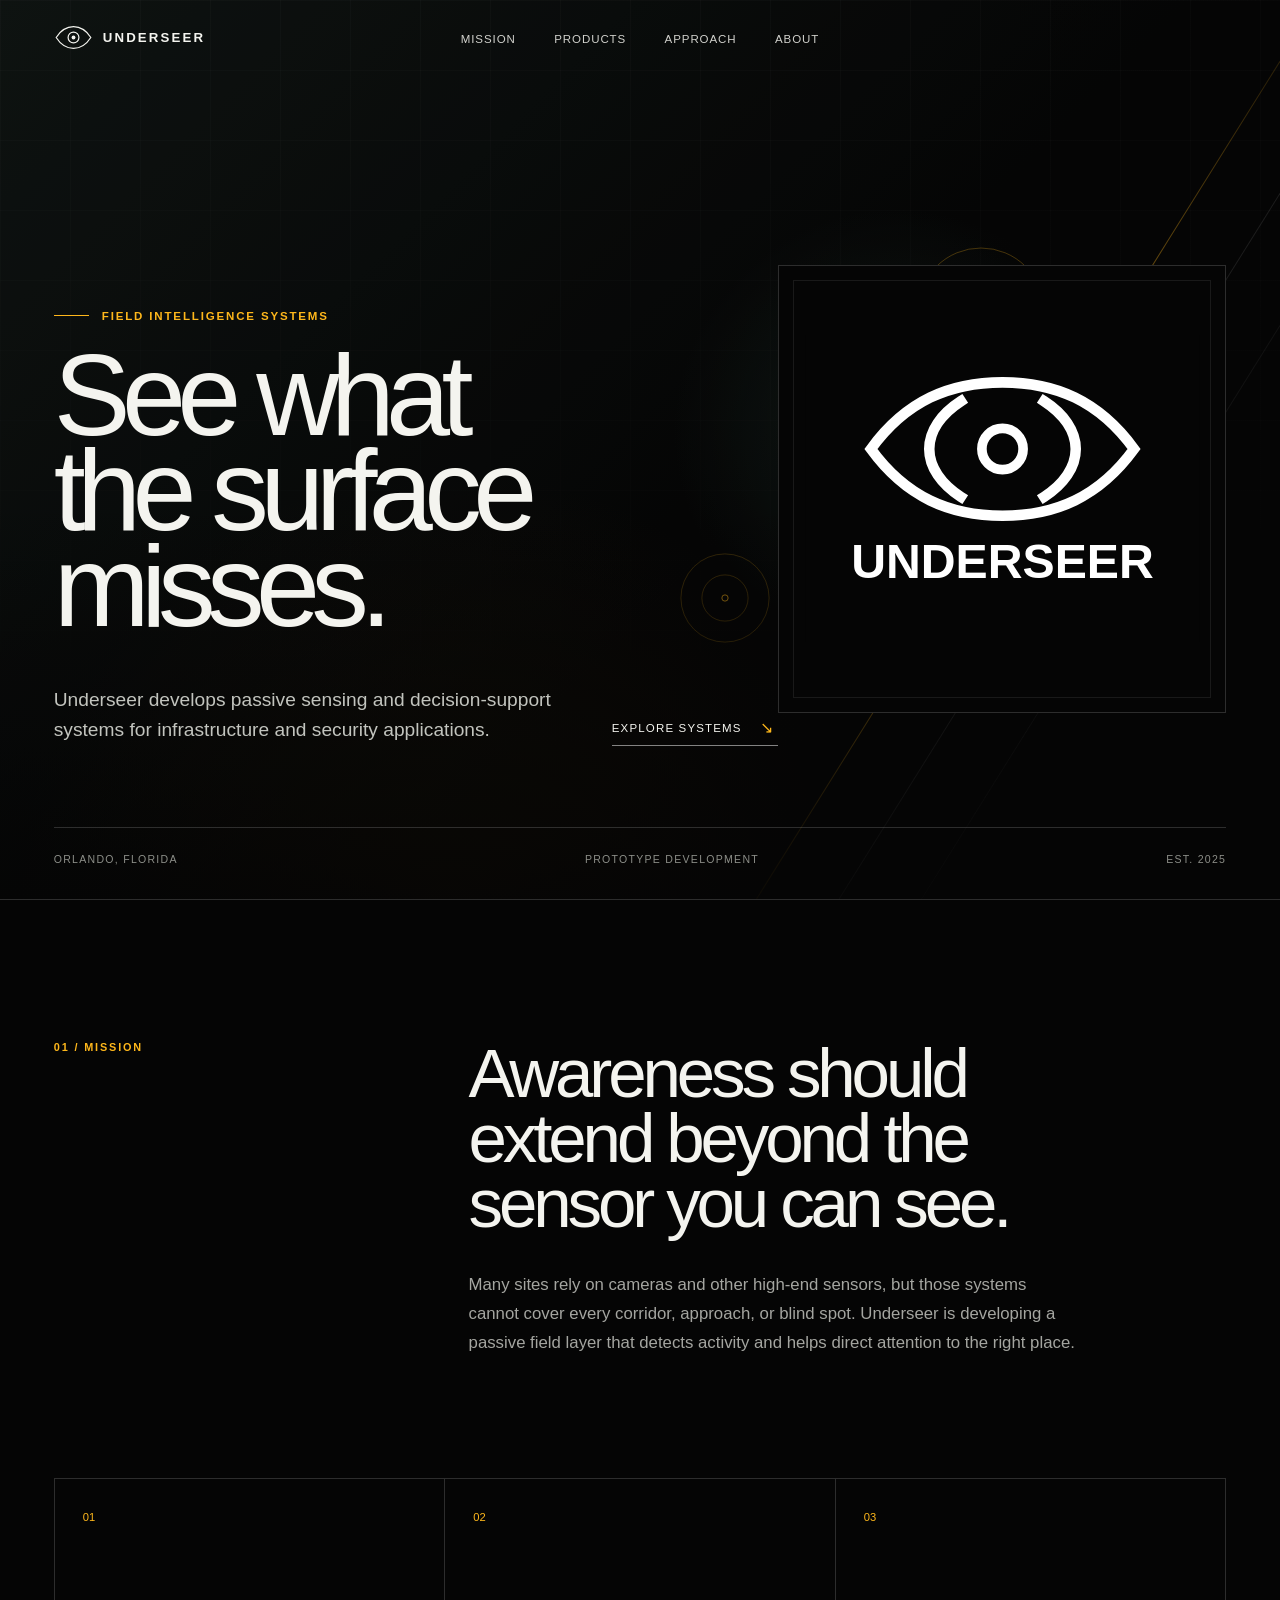
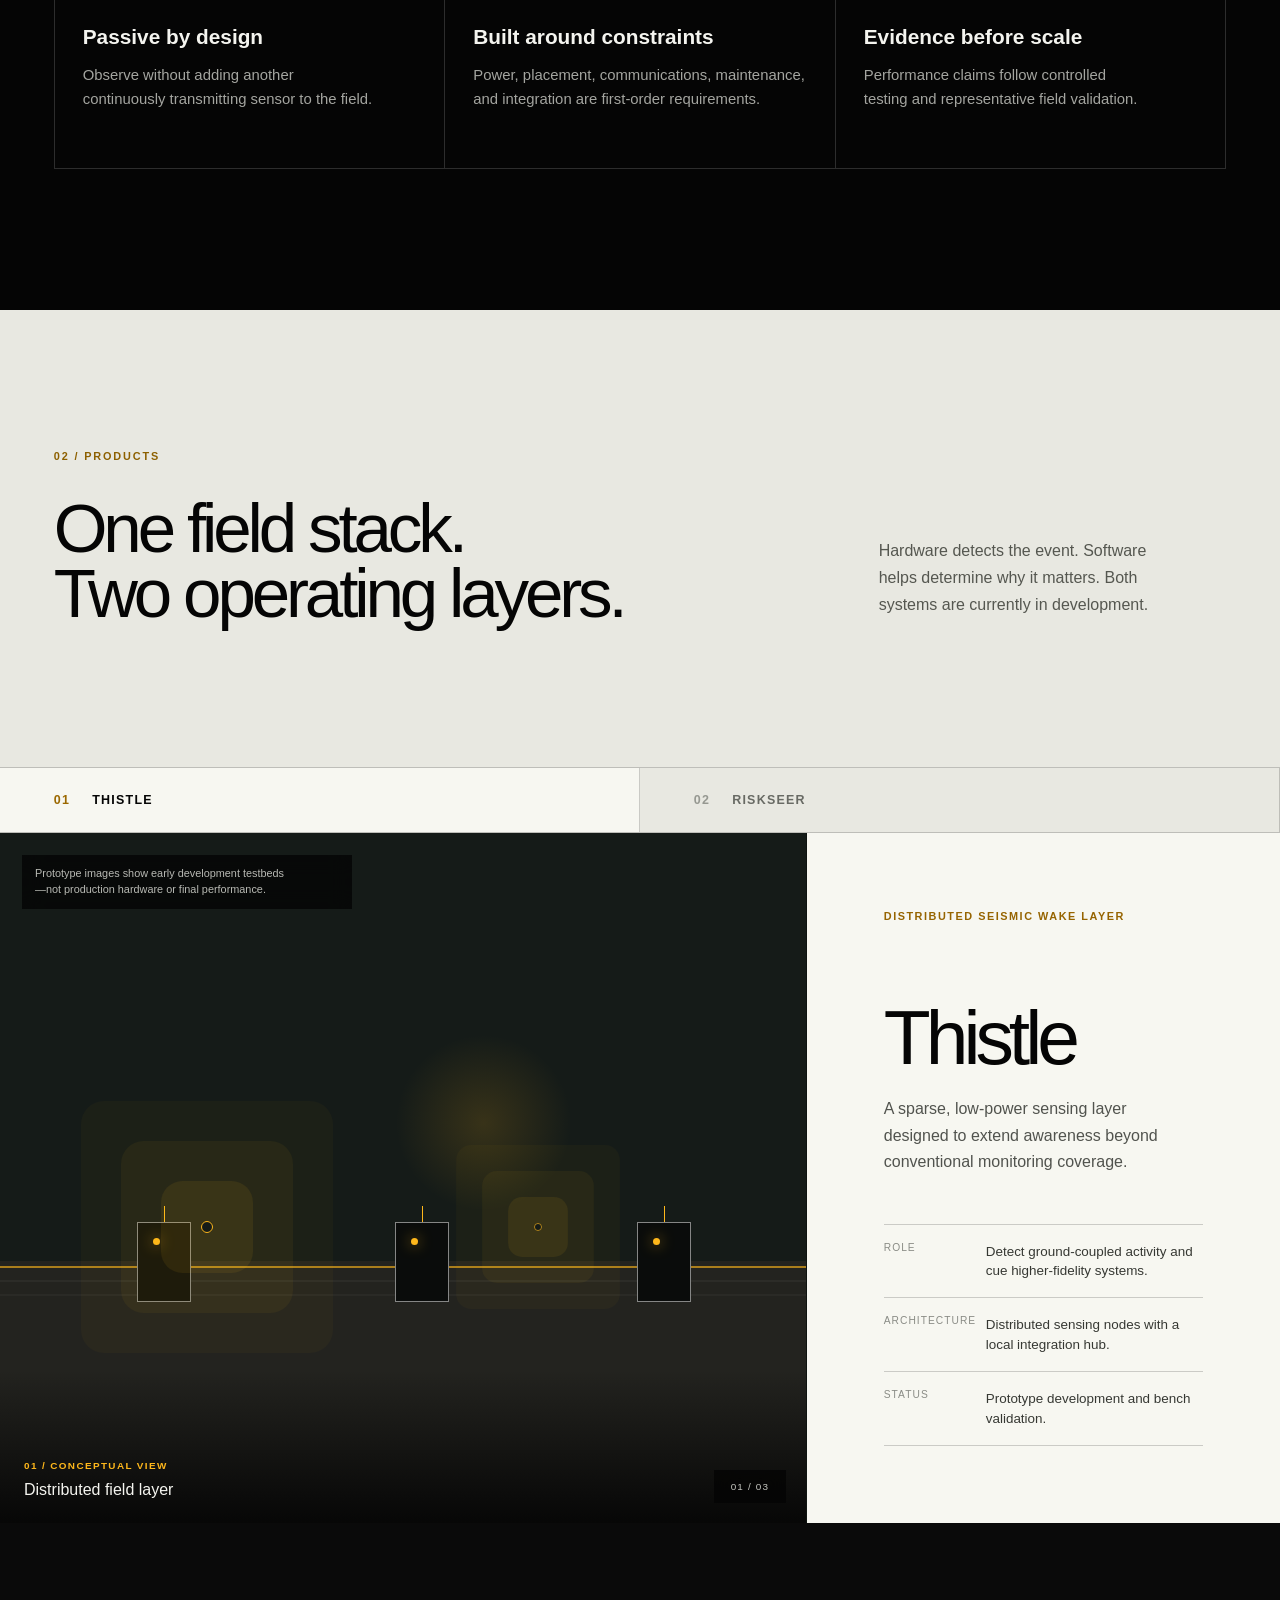
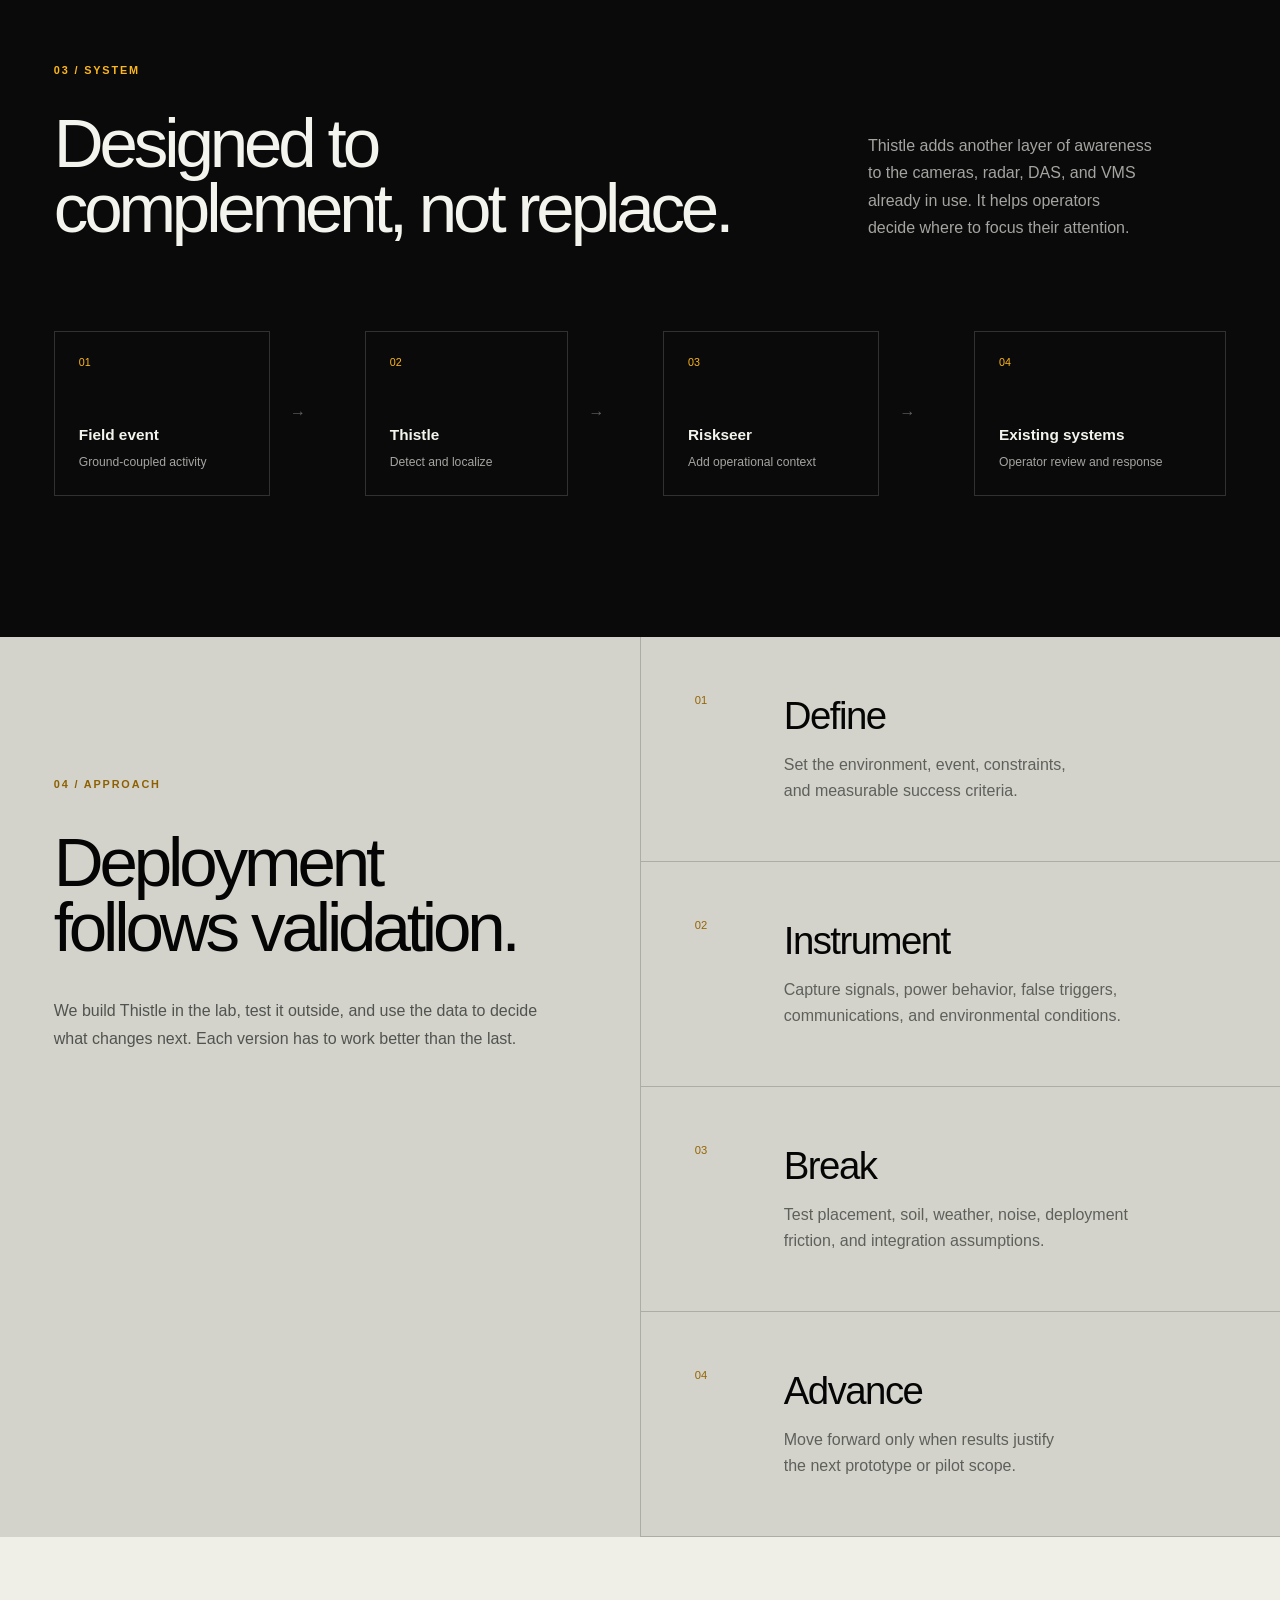
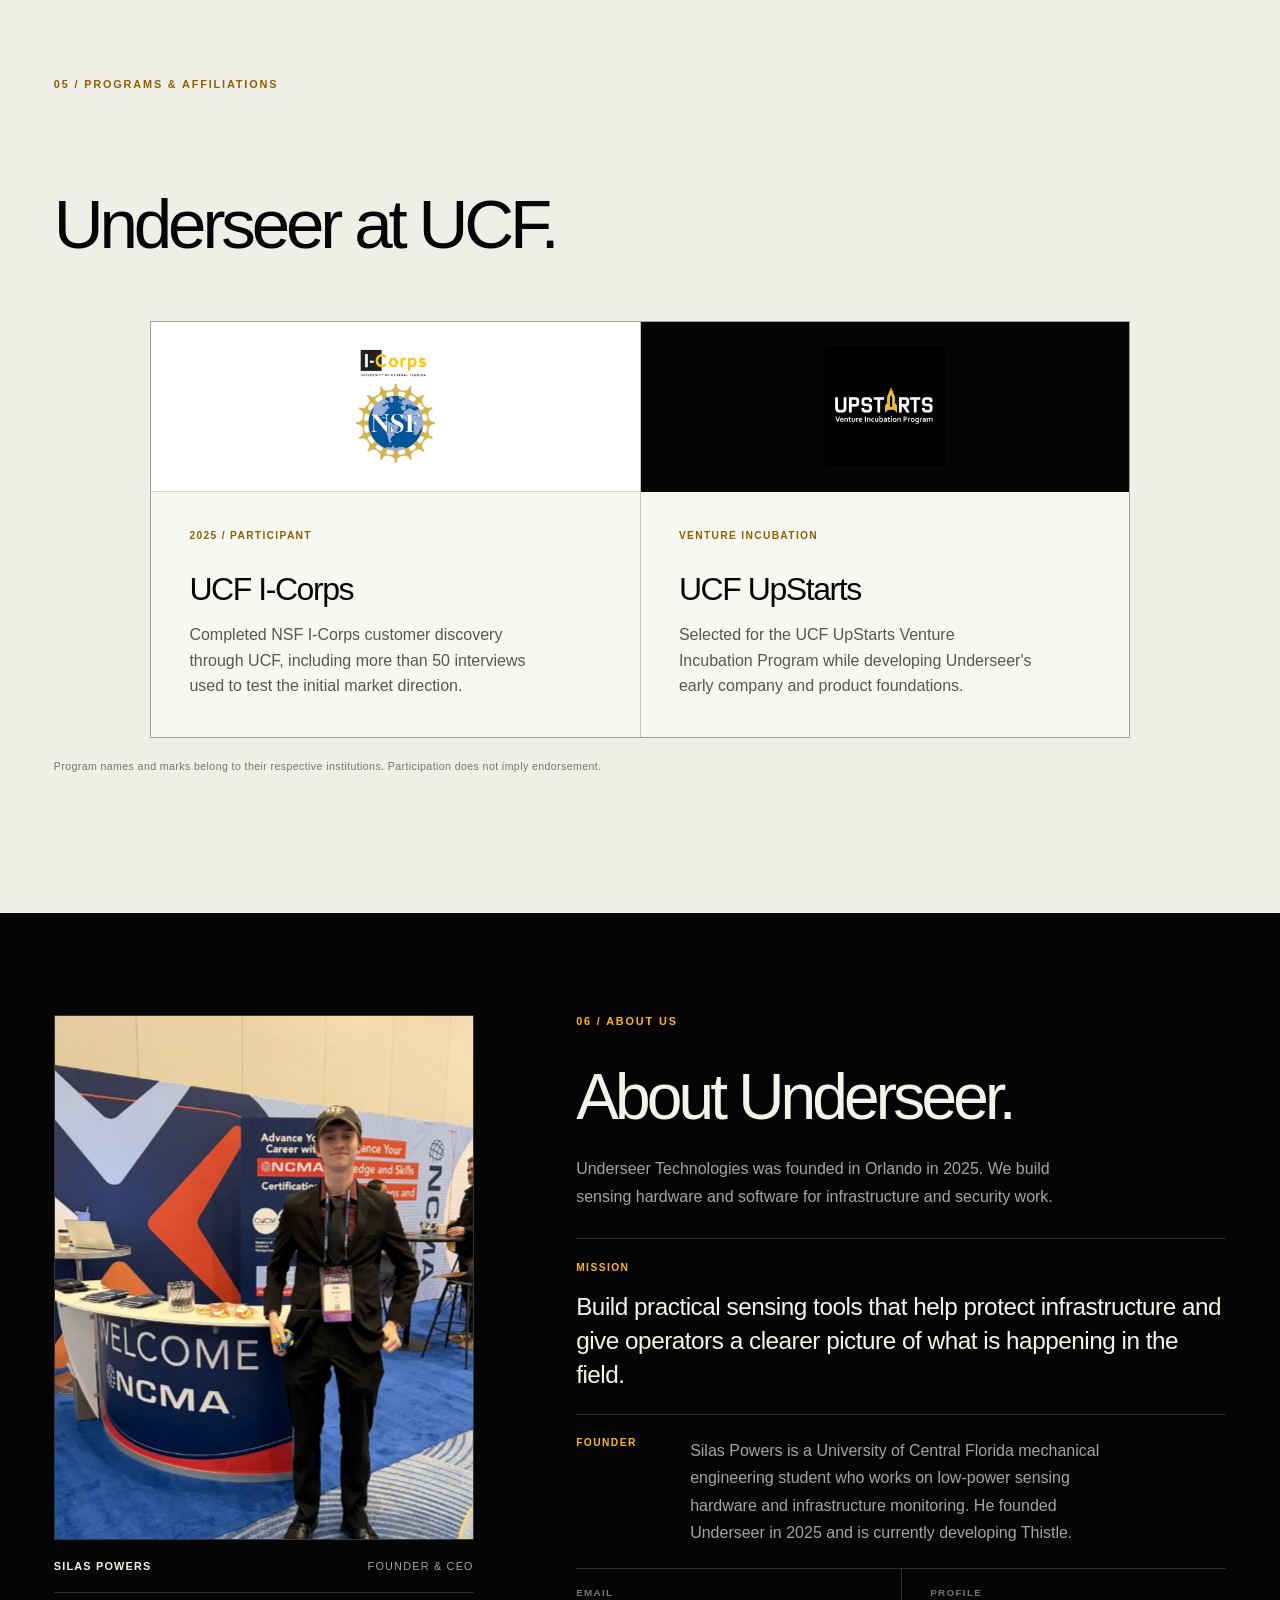
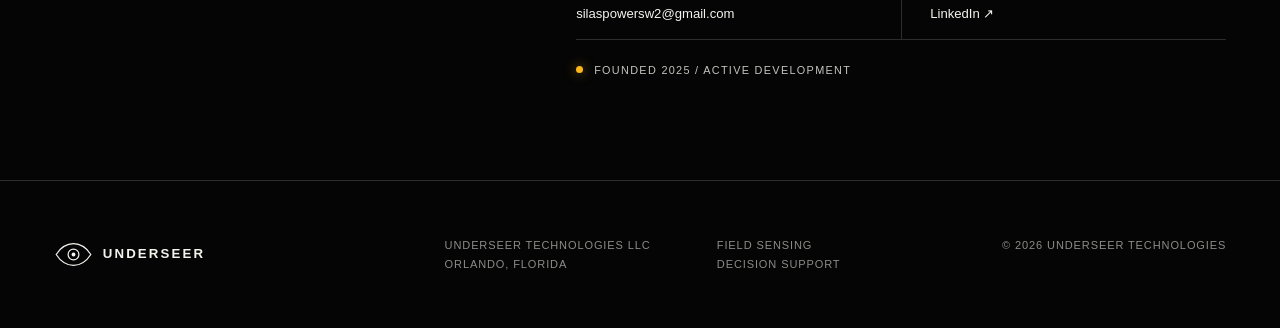
==== commit 20763b45: "Remove program intro sentence and carousel arrows" ====
--- a/index.html
+++ b/index.html
@@ -12,8 +12,8 @@
   <meta property="og:url" content="https://underseer-technologies.com/">
   <link rel="canonical" href="https://underseer-technologies.com/">
   <link rel="icon" href="favicon.svg" type="image/svg+xml">
-  <link rel="stylesheet" href="styles.css?v=20260715-2">
-  <script src="script.js?v=20260715-2" defer></script>
+  <link rel="stylesheet" href="styles.css?v=20260715-4">
+  <script src="script.js?v=20260715-4" defer></script>
 </head>
 <body>
   <a class="skip-link" href="#main">Skip to content</a>
@@ -115,18 +115,16 @@
               </div>
               <figcaption><span>01 / Conceptual view</span><strong>Distributed field layer</strong></figcaption>
             </figure>
-            <figure class="carousel-slide prototype-slide" data-carousel-slide hidden>
+            <figure class="carousel-slide prototype-slide" data-carousel-slide>
               <img src="assets/thistle-field-test.webp" width="825" height="1100" loading="lazy" alt="Early Thistle field testbed installed in soil and connected to a laptop displaying signal data">
               <figcaption><span>02 / Extremely early testbed</span><strong>Ground-coupled signal capture</strong></figcaption>
             </figure>
-            <figure class="carousel-slide prototype-slide" data-carousel-slide hidden>
+            <figure class="carousel-slide prototype-slide" data-carousel-slide>
               <img src="assets/thistle-bench-test.webp" width="825" height="1100" loading="lazy" alt="Open early Thistle bench prototype with hand-wired electronics in a 3D-printed housing">
               <figcaption><span>03 / Extremely early testbed</span><strong>Architecture and integration work</strong></figcaption>
             </figure>
           </div>
-          <div class="carousel-controls">
-            <button class="carousel-previous" type="button" data-carousel-prev aria-label="Previous Thistle image"><svg viewBox="0 0 24 24" aria-hidden="true"><path d="M15 4 7 12l8 8"/></svg></button>
-            <button class="carousel-next" type="button" data-carousel-next aria-label="Next Thistle image"><svg viewBox="0 0 24 24" aria-hidden="true"><path d="m9 4 8 8-8 8"/></svg></button>
+          <div class="carousel-status">
             <span data-carousel-status aria-live="polite">01 / 03</span>
           </div>
           <p class="carousel-disclaimer">Prototype images show early development testbeds—not production hardware or final performance.</p>
@@ -200,7 +198,6 @@
       <div class="programs-intro">
         <div class="section-label">05 / Programs &amp; affiliations</div>
         <h2 id="programs-title">Underseer at UCF.</h2>
-        <p>Underseer participated in UCF I-Corps and UCF UpStarts while the company and Thistle were taking shape.</p>
       </div>
       <div class="program-grid">
         <article class="program-card">
--- a/styles.css
+++ b/styles.css
@@ -107,8 +107,8 @@
 
 .thistle-carousel { background: #111714; }
 .carousel-viewport { position: absolute; inset: 0; }
-.carousel-slide { position: absolute; inset: 0; z-index: 2; margin: 0; overflow: hidden; background: #111714; }
-.carousel-slide[hidden] { display: none; }
+.carousel-slide { position: absolute; inset: 0; z-index: 1; margin: 0; overflow: hidden; opacity: 0; background: #111714; transition: opacity 900ms ease; pointer-events: none; }
+.carousel-slide.is-active { z-index: 2; opacity: 1; }
 .concept-visual { position: absolute; inset: 0; background: radial-gradient(circle at 60% 42%, rgba(254,183,27,.15), transparent 14%), linear-gradient(#151b18 0 62%, #23231f 62%); }
 .carousel-slide img { display: block; width: 100%; height: 100%; object-fit: cover; filter: saturate(.72) contrast(1.04); }
 .carousel-slide:nth-child(2) img { object-position: center 64%; }
@@ -116,13 +116,8 @@
 .carousel-slide figcaption { position: absolute; right: 0; bottom: 0; left: 0; z-index: 3; display: grid; padding: 90px 24px 24px; background: linear-gradient(transparent, rgba(5,5,5,.94)); }
 .carousel-slide figcaption span { margin-bottom: 10px; color: var(--signal); font-size: .62rem; font-weight: 700; letter-spacing: .14em; text-transform: uppercase; }
 .carousel-slide figcaption strong { color: var(--white); font-size: 1rem; font-weight: 500; }
-.carousel-controls { position: absolute; inset: 0; z-index: 5; pointer-events: none; }
-.carousel-controls button { position: absolute; top: 50%; display: grid; width: 54px; height: 54px; padding: 0; place-items: center; color: var(--white); border: 1px solid rgba(255,255,255,.55); background: rgba(5,5,5,.76); cursor: pointer; pointer-events: auto; transform: translateY(-50%); backdrop-filter: blur(10px); }
-.carousel-controls button:hover, .carousel-controls button:focus-visible { color: var(--black); border-color: var(--signal); background: var(--signal); }
-.carousel-controls button svg { width: 23px; fill: none; stroke: currentColor; stroke-width: 1.8; }
-.carousel-previous { left: 20px; }
-.carousel-next { right: 20px; }
-.carousel-controls span { position: absolute; right: 20px; bottom: 20px; min-width: 72px; padding: 11px 13px; color: #c6c7c1; background: rgba(5,5,5,.78); font-size: .62rem; letter-spacing: .12em; text-align: center; backdrop-filter: blur(10px); }
+.carousel-status { position: absolute; inset: 0; z-index: 5; pointer-events: none; }
+.carousel-status span { position: absolute; right: 20px; bottom: 20px; min-width: 72px; padding: 11px 13px; color: #c6c7c1; background: rgba(5,5,5,.78); font-size: .62rem; letter-spacing: .12em; text-align: center; backdrop-filter: blur(10px); }
 .carousel-disclaimer { position: absolute; top: 22px; left: 22px; z-index: 5; max-width: 330px; margin: 0; padding: 11px 13px; color: #b8bab4; background: rgba(5,5,5,.78); font-size: .68rem; line-height: 1.45; backdrop-filter: blur(10px); }
 
 .stack { background: var(--near-black); }
@@ -229,10 +224,7 @@
   .program-grid { grid-template-columns: 1fr; }
   .program-card { min-height: auto; }
   .carousel-disclaimer { top: 16px; left: 16px; max-width: calc(100% - 150px); font-size: .62rem; }
-  .carousel-controls button { width: 46px; height: 46px; }
-  .carousel-previous { left: 14px; }
-  .carousel-next { right: 14px; }
-  .carousel-controls span { right: 14px; bottom: 14px; }
+  .carousel-status span { right: 14px; bottom: 14px; }
   .founder-bio { grid-template-columns: 1fr; gap: 0; }
   .founder-links { grid-template-columns: 1fr; }
   .founder-links a + a { padding-left: 0; border-top: 1px solid var(--line); border-left: 0; }
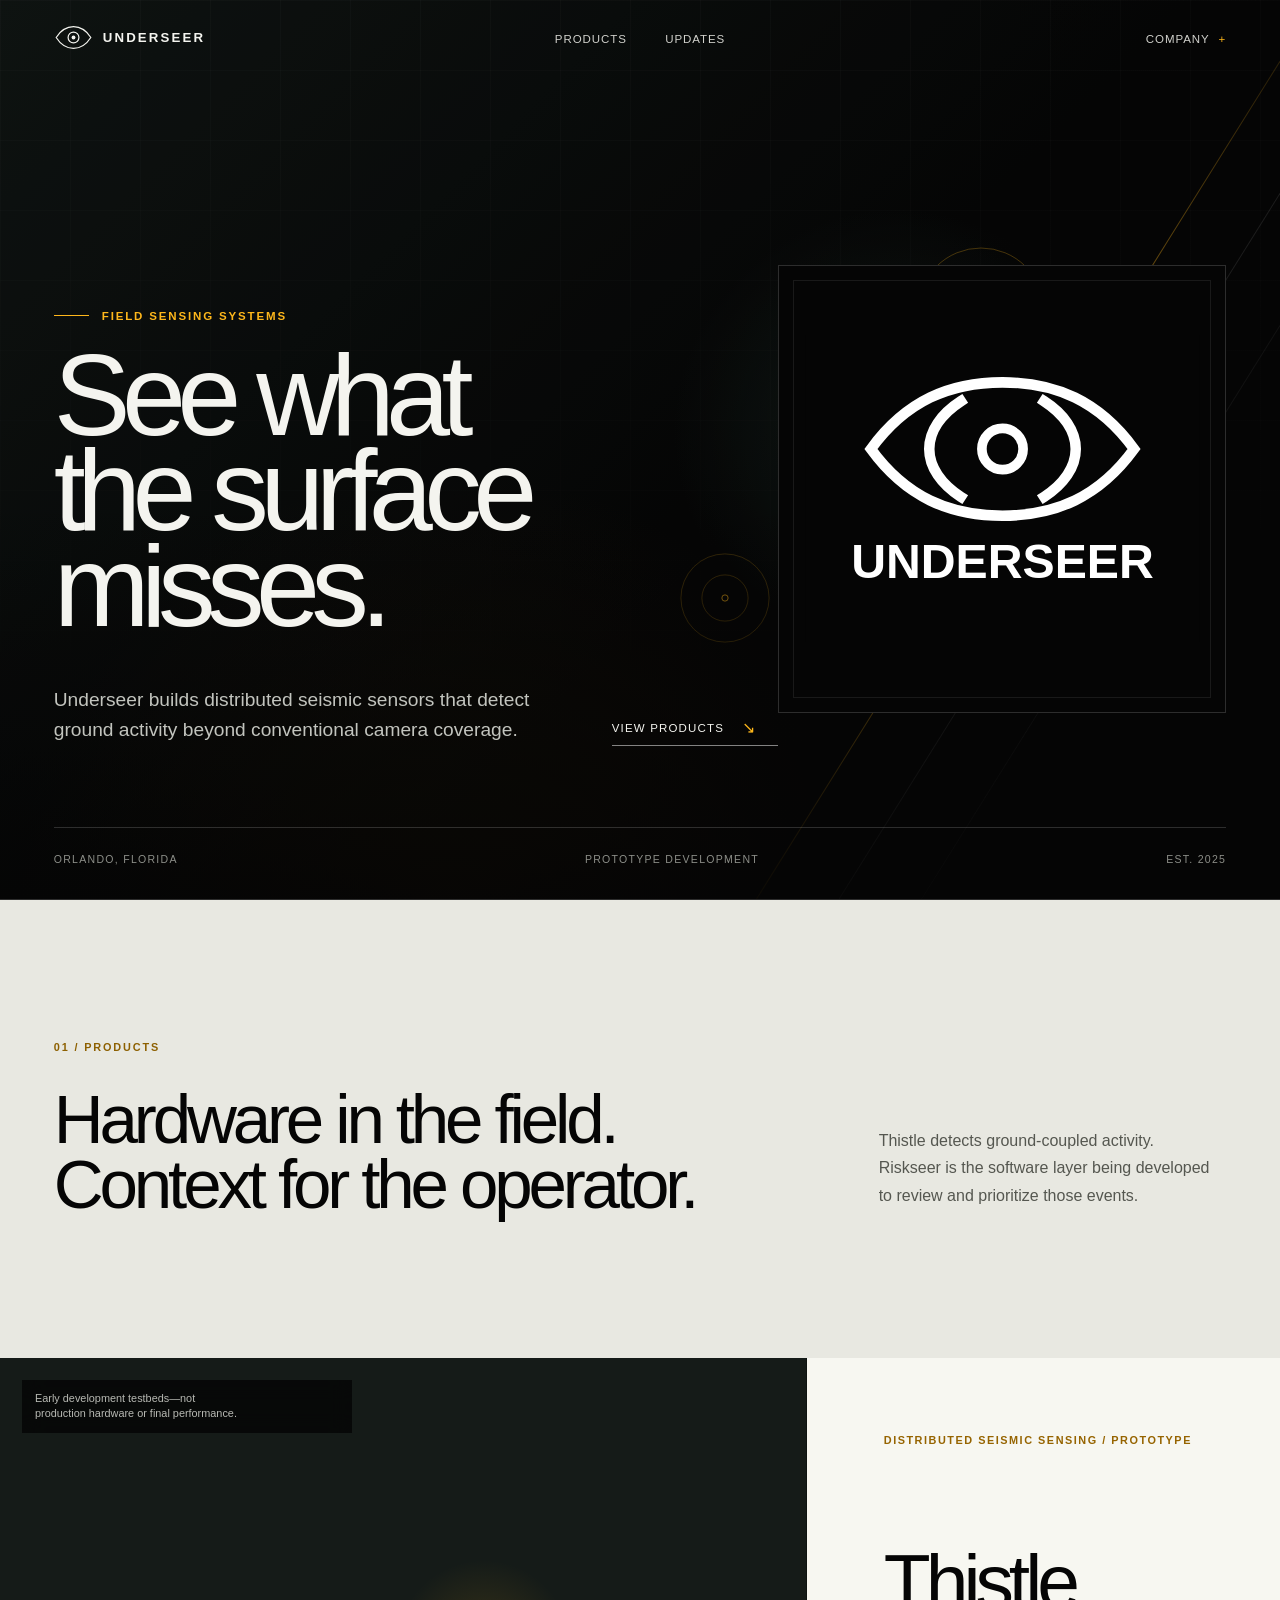
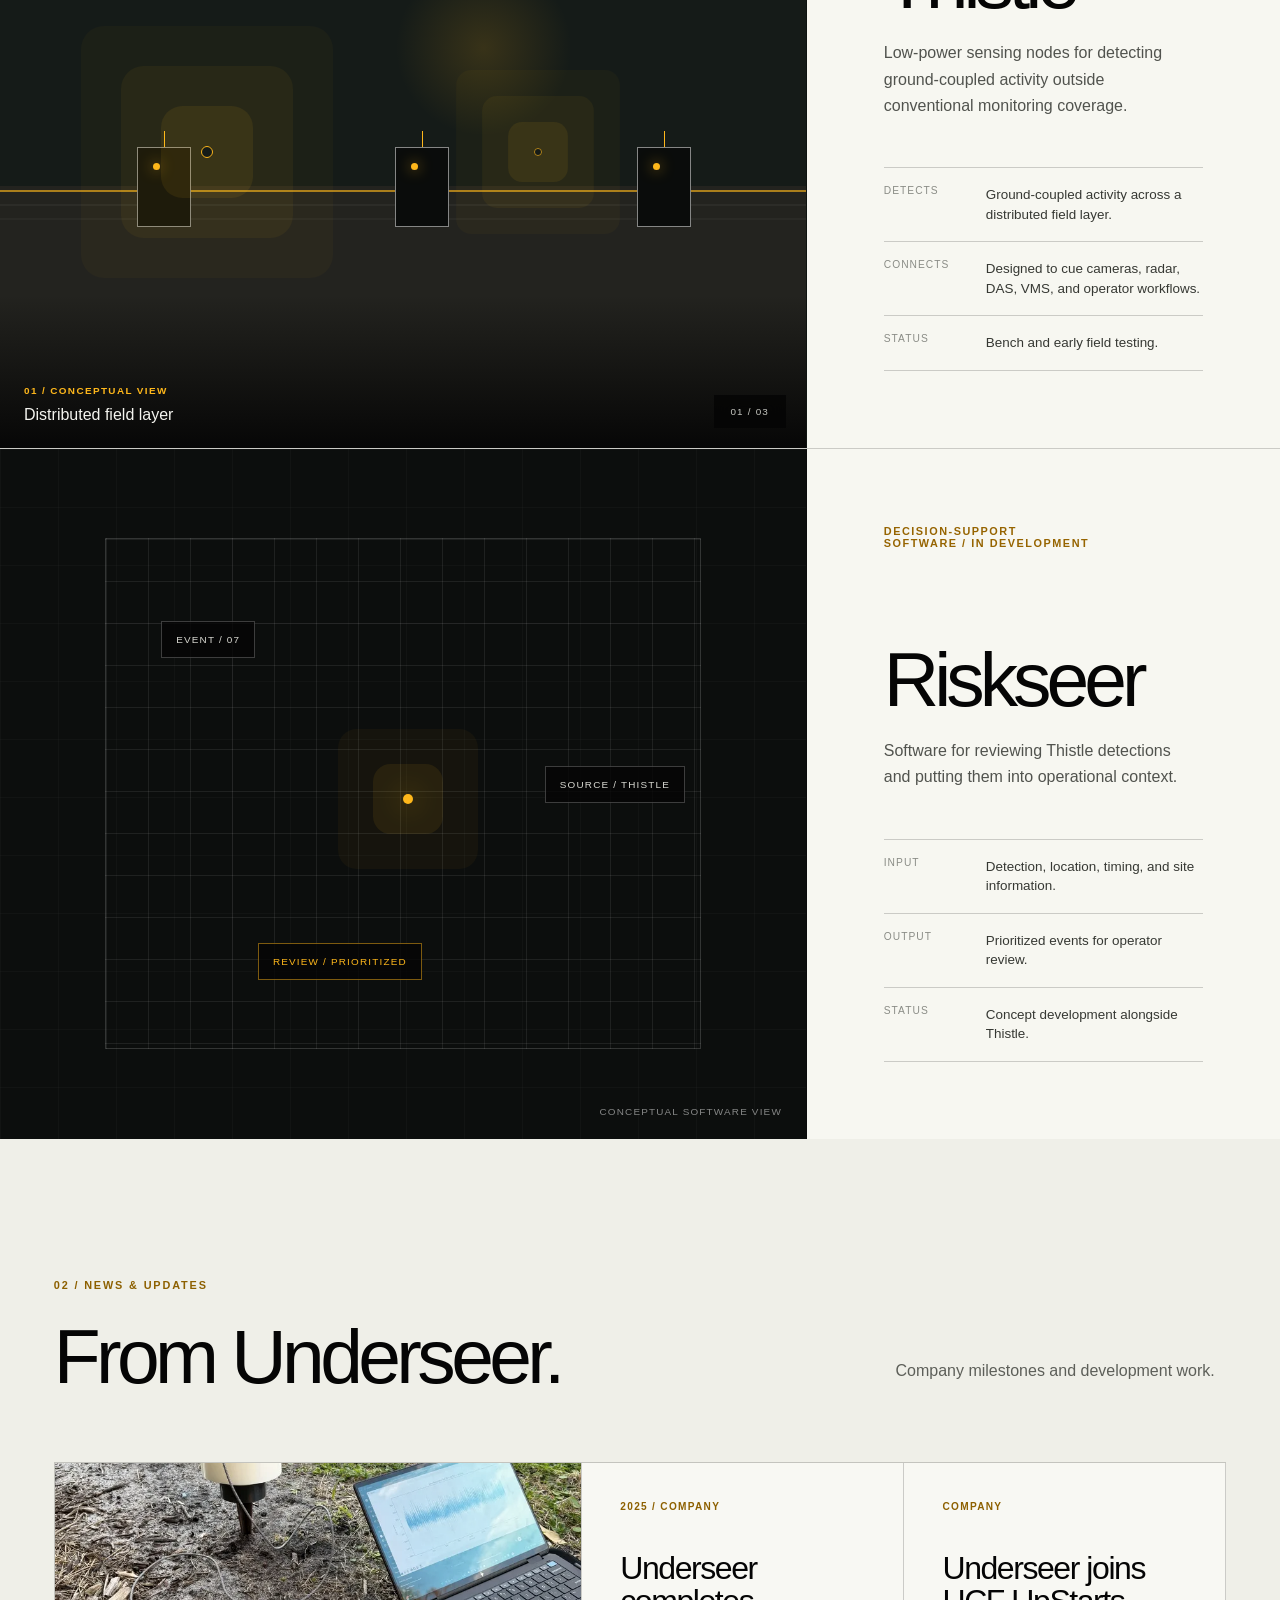
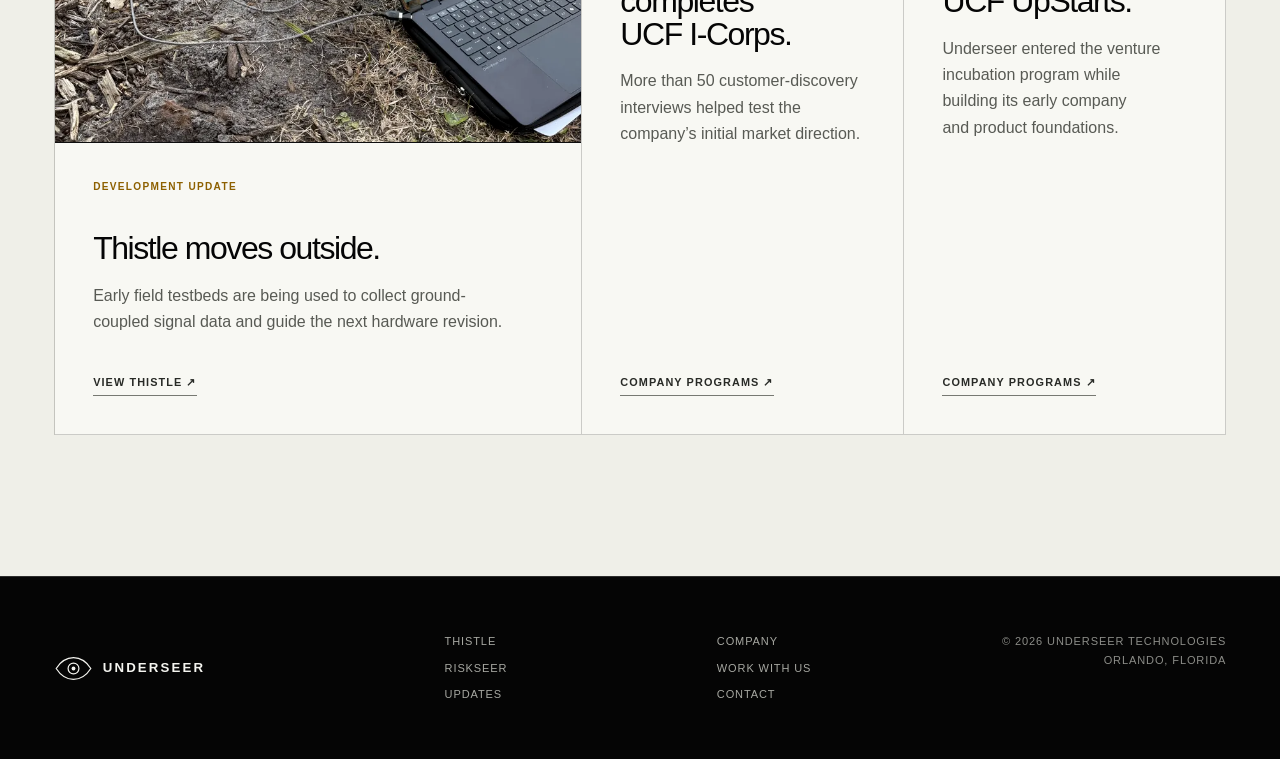
==== commit 9a307b5f: "Refocus homepage on products and updates" ====
--- a/index.html
+++ b/index.html
@@ -3,116 +3,80 @@
 <head>
   <meta charset="utf-8">
   <meta name="viewport" content="width=device-width, initial-scale=1">
-  <title>Underseer Technologies | Field Intelligence Systems</title>
-  <meta name="description" content="Underseer Technologies develops passive field sensing and decision-support systems for infrastructure and security applications.">
+  <title>Underseer Technologies | Field Sensing Systems</title>
+  <meta name="description" content="Underseer Technologies develops distributed seismic sensing hardware and decision-support software for infrastructure and security applications.">
   <meta name="theme-color" content="#050505">
   <meta property="og:title" content="Underseer Technologies">
-  <meta property="og:description" content="Field intelligence systems for infrastructure and security.">
+  <meta property="og:description" content="Field sensing systems for infrastructure and security.">
   <meta property="og:type" content="website">
   <meta property="og:url" content="https://underseer-technologies.com/">
   <link rel="canonical" href="https://underseer-technologies.com/">
   <link rel="icon" href="favicon.svg" type="image/svg+xml">
-  <link rel="stylesheet" href="styles.css?v=20260715-4">
-  <script src="script.js?v=20260715-4" defer></script>
+  <link rel="stylesheet" href="styles.css?v=20260716-1">
+  <script src="script.js?v=20260716-1" defer></script>
 </head>
 <body>
   <a class="skip-link" href="#main">Skip to content</a>
 
   <header class="site-header" data-header>
-    <a class="brand" href="#top" aria-label="Underseer home">
-      <svg class="brand-mark" viewBox="0 0 72 48" aria-hidden="true">
-        <path d="M4 24C13 10 24 4 36 4s23 6 32 20c-9 14-20 20-32 20S13 38 4 24Z"/>
-        <circle cx="36" cy="24" r="10"/>
-        <circle class="brand-pupil" cx="36" cy="24" r="3.5"/>
-      </svg>
+    <a class="brand" href="index.html" aria-label="Underseer home">
+      <svg class="brand-mark" viewBox="0 0 72 48" aria-hidden="true"><path d="M4 24C13 10 24 4 36 4s23 6 32 20c-9 14-20 20-32 20S13 38 4 24Z"/><circle cx="36" cy="24" r="10"/><circle class="brand-pupil" cx="36" cy="24" r="3.5"/></svg>
       <span>Underseer</span>
     </a>
 
-    <button class="menu-toggle" type="button" aria-expanded="false" aria-controls="site-nav" data-menu-toggle>
-      <span>Menu</span>
-      <i aria-hidden="true"></i>
-    </button>
+    <button class="menu-toggle" type="button" aria-expanded="false" aria-controls="site-nav" data-menu-toggle><span>Menu</span><i aria-hidden="true"></i></button>
 
     <nav class="site-nav" id="site-nav" aria-label="Primary navigation" data-nav>
-      <a href="#mission">Mission</a>
       <a href="#products">Products</a>
-      <a href="#approach">Approach</a>
-      <a href="#company">About</a>
+      <a href="#updates">Updates</a>
+      <a class="mobile-nav-link" href="company.html">Company</a>
+      <a class="mobile-nav-link" href="work-with-us.html">Work with us</a>
     </nav>
+
+    <div class="company-menu" data-company-menu>
+      <button class="company-toggle" type="button" aria-expanded="false" aria-controls="company-dropdown" data-company-toggle>Company <span aria-hidden="true">+</span></button>
+      <div class="company-dropdown" id="company-dropdown" data-company-dropdown>
+        <div>
+          <span>Company</span>
+          <a href="company.html">About Underseer</a>
+          <a href="company.html#programs">Programs</a>
+          <a href="company.html#contact">Contact</a>
+        </div>
+        <div>
+          <span>Work with us</span>
+          <a href="work-with-us.html">Partners &amp; pilots</a>
+          <a href="work-with-us.html#opportunities">Opportunities</a>
+        </div>
+      </div>
+    </div>
   </header>
 
   <main id="main">
     <section class="hero" id="top">
-      <div class="hero-field" aria-hidden="true">
-        <span class="scan-line"></span>
-        <span class="signal signal-one"></span>
-        <span class="signal signal-two"></span>
-        <span class="signal signal-three"></span>
-      </div>
-
+      <div class="hero-field" aria-hidden="true"><span class="scan-line"></span><span class="signal signal-one"></span><span class="signal signal-two"></span><span class="signal signal-three"></span></div>
       <div class="hero-copy">
-        <p class="eyebrow"><span></span> Field intelligence systems</p>
+        <p class="eyebrow"><span></span> Field sensing systems</p>
         <h1>See what the surface misses.</h1>
         <div class="hero-bottom">
-          <p>Underseer develops passive sensing and decision-support systems for infrastructure and security applications.</p>
-          <a class="text-link" href="#products">Explore systems <span aria-hidden="true">↘</span></a>
+          <p>Underseer builds distributed seismic sensors that detect ground activity beyond conventional camera coverage.</p>
+          <a class="text-link" href="#products">View products <span aria-hidden="true">↘</span></a>
         </div>
       </div>
-
-      <aside class="hero-logo" aria-label="Underseer Technologies">
-        <img src="assets/underseer-logo.svg" alt="Underseer logo">
-      </aside>
-
-      <div class="hero-meta" aria-label="Company status">
-        <span>Orlando, Florida</span>
-        <span>Prototype development</span>
-        <span>Est. 2025</span>
-      </div>
-    </section>
-
-    <section class="mission section-pad" id="mission">
-      <div class="section-label">01 / Mission</div>
-      <div class="mission-copy">
-        <h2>Awareness should extend beyond the sensor you can see.</h2>
-        <p>Many sites rely on cameras and other high-end sensors, but those systems cannot cover every corridor, approach, or blind spot. Underseer is developing a passive field layer that detects activity and helps direct attention to the right place.</p>
-      </div>
-      <div class="mission-principles">
-        <article><span>01</span><h3>Passive by design</h3><p>Observe without adding another continuously transmitting sensor to the field.</p></article>
-        <article><span>02</span><h3>Built around constraints</h3><p>Power, placement, communications, maintenance, and integration are first-order requirements.</p></article>
-        <article><span>03</span><h3>Evidence before scale</h3><p>Performance claims follow controlled testing and representative field validation.</p></article>
-      </div>
+      <aside class="hero-logo" aria-label="Underseer Technologies"><img src="assets/underseer-logo.svg" alt="Underseer logo"></aside>
+      <div class="hero-meta" aria-label="Company status"><span>Orlando, Florida</span><span>Prototype development</span><span>Est. 2025</span></div>
     </section>
 
     <section class="products" id="products">
       <div class="products-head section-pad">
-        <div>
-          <div class="section-label">02 / Products</div>
-          <h2>One field stack.<br>Two operating layers.</h2>
-        </div>
-        <p>Hardware detects the event. Software helps determine why it matters. Both systems are currently in development.</p>
+        <div><div class="section-label">01 / Products</div><h2>Hardware in the field.<br>Context for the operator.</h2></div>
+        <p>Thistle detects ground-coupled activity. Riskseer is the software layer being developed to review and prioritize those events.</p>
       </div>
 
-      <div class="product-switcher" role="tablist" aria-label="Underseer products">
-        <button class="product-tab is-active" id="tab-thistle" type="button" role="tab" aria-selected="true" aria-controls="panel-thistle" data-product-tab="thistle">
-          <span>01</span> Thistle
-        </button>
-        <button class="product-tab" id="tab-riskseer" type="button" role="tab" aria-selected="false" aria-controls="panel-riskseer" data-product-tab="riskseer">
-          <span>02</span> Riskseer
-        </button>
-      </div>
-
-      <div class="product-panel thistle-panel is-active" id="panel-thistle" role="tabpanel" aria-labelledby="tab-thistle" data-product-panel="thistle">
+      <article class="product-panel product-showcase" id="thistle">
         <div class="product-visual thistle-carousel" data-carousel aria-label="Thistle development gallery">
           <div class="carousel-viewport">
             <figure class="carousel-slide is-active" data-carousel-slide>
-              <div class="concept-visual" aria-hidden="true">
-                <div class="ground-line"></div>
-                <div class="node node-a"><i></i></div>
-                <div class="node node-b"><i></i></div>
-                <div class="node node-c"><i></i></div>
-                <div class="wake-rings wake-a"></div>
-                <div class="wake-rings wake-b"></div>
-              </div>
+              <div class="concept-visual" aria-hidden="true"><div class="ground-line"></div><div class="node node-a"><i></i></div><div class="node node-b"><i></i></div><div class="node node-c"><i></i></div><div class="wake-rings wake-a"></div><div class="wake-rings wake-b"></div></div>
               <figcaption><span>01 / Conceptual view</span><strong>Distributed field layer</strong></figcaption>
             </figure>
             <figure class="carousel-slide prototype-slide" data-carousel-slide>
@@ -124,122 +88,63 @@
               <figcaption><span>03 / Extremely early testbed</span><strong>Architecture and integration work</strong></figcaption>
             </figure>
           </div>
-          <div class="carousel-status">
-            <span data-carousel-status aria-live="polite">01 / 03</span>
-          </div>
-          <p class="carousel-disclaimer">Prototype images show early development testbeds—not production hardware or final performance.</p>
+          <div class="carousel-status"><span data-carousel-status aria-live="off">01 / 03</span></div>
+          <p class="carousel-disclaimer">Early development testbeds—not production hardware or final performance.</p>
         </div>
         <div class="product-copy">
-          <p class="product-type">Distributed seismic wake layer</p>
+          <p class="product-type">Distributed seismic sensing / Prototype</p>
           <h3>Thistle</h3>
-          <p class="product-lead">A sparse, low-power sensing layer designed to extend awareness beyond conventional monitoring coverage.</p>
+          <p class="product-lead">Low-power sensing nodes for detecting ground-coupled activity outside conventional monitoring coverage.</p>
           <dl>
-            <div><dt>Role</dt><dd>Detect ground-coupled activity and cue higher-fidelity systems.</dd></div>
-            <div><dt>Architecture</dt><dd>Distributed sensing nodes with a local integration hub.</dd></div>
-            <div><dt>Status</dt><dd>Prototype development and bench validation.</dd></div>
+            <div><dt>Detects</dt><dd>Ground-coupled activity across a distributed field layer.</dd></div>
+            <div><dt>Connects</dt><dd>Designed to cue cameras, radar, DAS, VMS, and operator workflows.</dd></div>
+            <div><dt>Status</dt><dd>Bench and early field testing.</dd></div>
           </dl>
         </div>
-      </div>
+      </article>
 
-      <div class="product-panel riskseer-panel" id="panel-riskseer" role="tabpanel" aria-labelledby="tab-riskseer" data-product-panel="riskseer" hidden>
-        <div class="product-visual risk-visual" aria-hidden="true">
-          <div class="risk-grid"></div>
-          <span class="event event-a">EVENT / 07</span>
-          <span class="event event-b">SOURCE / THISTLE</span>
-          <span class="event event-c">REVIEW / PRIORITIZED</span>
-          <div class="risk-pulse"></div>
-          <span class="visual-caption">Operational context layer / conceptual view</span>
+      <article class="product-panel product-showcase" id="riskseer">
+        <div class="product-visual risk-visual" aria-label="Riskseer conceptual interface graphic">
+          <div class="risk-grid"></div><span class="event event-a">EVENT / 07</span><span class="event event-b">SOURCE / THISTLE</span><span class="event event-c">REVIEW / PRIORITIZED</span><div class="risk-pulse"></div><span class="visual-caption">Conceptual software view</span>
         </div>
         <div class="product-copy">
-          <p class="product-type">Decision-support software</p>
+          <p class="product-type">Decision-support software / In development</p>
           <h3>Riskseer</h3>
-          <p class="product-lead">The software layer above Thistle, intended to turn field events and operational context into prioritized, reviewable information.</p>
+          <p class="product-lead">Software for reviewing Thistle detections and putting them into operational context.</p>
           <dl>
-            <div><dt>Role</dt><dd>Combine detections with location, timing, and operator context.</dd></div>
-            <div><dt>Output</dt><dd>Structured events for review and existing monitoring workflows.</dd></div>
-            <div><dt>Status</dt><dd>Architecture definition alongside Thistle development.</dd></div>
+            <div><dt>Input</dt><dd>Detection, location, timing, and site information.</dd></div>
+            <div><dt>Output</dt><dd>Prioritized events for operator review.</dd></div>
+            <div><dt>Status</dt><dd>Concept development alongside Thistle.</dd></div>
           </dl>
         </div>
-      </div>
+      </article>
     </section>
 
-    <section class="stack section-pad" aria-labelledby="stack-title">
-      <div class="section-label">03 / System</div>
-      <div class="stack-heading">
-        <h2 id="stack-title">Designed to complement, not replace.</h2>
-        <p>Thistle adds another layer of awareness to the cameras, radar, DAS, and VMS already in use. It helps operators decide where to focus their attention.</p>
+    <section class="updates section-pad" id="updates" aria-labelledby="updates-title">
+      <div class="updates-head">
+        <div><div class="section-label">02 / News &amp; updates</div><h2 id="updates-title">From Underseer.</h2></div>
+        <p>Company milestones and development work.</p>
       </div>
-      <div class="stack-flow" aria-label="Underseer system flow">
-        <div><span>01</span><strong>Field event</strong><small>Ground-coupled activity</small></div>
-        <i aria-hidden="true">→</i>
-        <div><span>02</span><strong>Thistle</strong><small>Detect and localize</small></div>
-        <i aria-hidden="true">→</i>
-        <div><span>03</span><strong>Riskseer</strong><small>Add operational context</small></div>
-        <i aria-hidden="true">→</i>
-        <div><span>04</span><strong>Existing systems</strong><small>Operator review and response</small></div>
-      </div>
-    </section>
-
-    <section class="approach" id="approach">
-      <div class="approach-intro section-pad">
-        <div class="section-label">04 / Approach</div>
-        <h2>Deployment follows validation.</h2>
-        <p>We build Thistle in the lab, test it outside, and use the data to decide what changes next. Each version has to work better than the last.</p>
-      </div>
-      <ol class="validation-steps">
-        <li><span>01</span><div><strong>Define</strong><p>Set the environment, event, constraints, and measurable success criteria.</p></div></li>
-        <li><span>02</span><div><strong>Instrument</strong><p>Capture signals, power behavior, false triggers, communications, and environmental conditions.</p></div></li>
-        <li><span>03</span><div><strong>Break</strong><p>Test placement, soil, weather, noise, deployment friction, and integration assumptions.</p></div></li>
-        <li><span>04</span><div><strong>Advance</strong><p>Move forward only when results justify the next prototype or pilot scope.</p></div></li>
-      </ol>
-    </section>
-
-    <section class="programs section-pad" id="programs" aria-labelledby="programs-title">
-      <div class="programs-intro">
-        <div class="section-label">05 / Programs &amp; affiliations</div>
-        <h2 id="programs-title">Underseer at UCF.</h2>
-      </div>
-      <div class="program-grid">
-        <article class="program-card">
-          <div class="program-logo program-logo-light"><img src="assets/ucf-icorps.webp" width="261" height="353" loading="lazy" alt="UCF I-Corps and National Science Foundation logos"></div>
-          <div class="program-card-copy"><span>2025 / Participant</span><h3>UCF I-Corps</h3><p>Completed NSF I-Corps customer discovery through UCF, including more than 50 interviews used to test the initial market direction.</p></div>
+      <div class="update-grid">
+        <article class="update-card update-featured">
+          <div class="update-image"><img src="assets/thistle-field-test.webp" width="825" height="1100" loading="lazy" alt="Early Thistle sensing testbed collecting data outdoors"></div>
+          <div class="update-copy"><span>Development update</span><h3>Thistle moves outside.</h3><p>Early field testbeds are being used to collect ground-coupled signal data and guide the next hardware revision.</p><a href="#thistle">View Thistle ↗</a></div>
         </article>
-        <article class="program-card">
-          <div class="program-logo program-logo-dark"><img src="assets/ucf-upstarts.webp" width="800" height="800" loading="lazy" alt="UCF UpStarts Venture Incubation Program logo"></div>
-          <div class="program-card-copy"><span>Venture incubation</span><h3>UCF UpStarts</h3><p>Selected for the UCF UpStarts Venture Incubation Program while developing Underseer's early company and product foundations.</p></div>
+        <article class="update-card">
+          <div class="update-copy"><span>2025 / Company</span><h3>Underseer completes UCF I-Corps.</h3><p>More than 50 customer-discovery interviews helped test the company’s initial market direction.</p><a href="company.html#programs">Company programs ↗</a></div>
         </article>
-      </div>
-      <p class="program-note">Program names and marks belong to their respective institutions. Participation does not imply endorsement.</p>
-    </section>
-
-    <section class="company section-pad" id="company">
-      <figure class="founder-card">
-        <div class="founder-portrait"><img src="assets/silas-powers.webp" width="825" height="1100" loading="eager" alt="Silas Powers, founder and CEO of Underseer Technologies"></div>
-        <figcaption><strong>Silas Powers</strong><span>Founder &amp; CEO</span></figcaption>
-      </figure>
-      <div class="company-copy">
-        <div class="section-label">06 / About us</div>
-        <h2>About Underseer.</h2>
-        <p>Underseer Technologies was founded in Orlando in 2025. We build sensing hardware and software for infrastructure and security work.</p>
-        <blockquote><span>Mission</span> Build practical sensing tools that help protect infrastructure and give operators a clearer picture of what is happening in the field.</blockquote>
-        <div class="founder-bio"><span>Founder</span><p>Silas Powers is a University of Central Florida mechanical engineering student who works on low-power sensing hardware and infrastructure monitoring. He founded Underseer in 2025 and is currently developing Thistle.</p></div>
-        <div class="founder-links" aria-label="Silas Powers contact links">
-          <a href="mailto:silaspowersw2@gmail.com"><span>Email</span>silaspowersw2@gmail.com</a>
-          <a href="https://www.linkedin.com/in/silas-powers-b28302380" target="_blank" rel="noopener noreferrer"><span>Profile</span>LinkedIn ↗</a>
-        </div>
-        <div class="company-status"><span></span> Founded 2025 / Active development</div>
+        <article class="update-card">
+          <div class="update-copy"><span>Company</span><h3>Underseer joins UCF UpStarts.</h3><p>Underseer entered the venture incubation program while building its early company and product foundations.</p><a href="company.html#programs">Company programs ↗</a></div>
+        </article>
       </div>
     </section>
   </main>
 
   <footer class="site-footer">
-    <a class="brand footer-brand" href="#top" aria-label="Back to top">
-      <svg class="brand-mark" viewBox="0 0 72 48" aria-hidden="true"><path d="M4 24C13 10 24 4 36 4s23 6 32 20c-9 14-20 20-32 20S13 38 4 24Z"/><circle cx="36" cy="24" r="10"/><circle class="brand-pupil" cx="36" cy="24" r="3.5"/></svg>
-      <span>Underseer</span>
-    </a>
-    <p>Underseer Technologies LLC<br>Orlando, Florida</p>
-    <p>Field sensing<br>Decision support</p>
-    <p class="copyright">© 2026 Underseer Technologies</p>
+    <a class="brand footer-brand" href="#top" aria-label="Back to top"><svg class="brand-mark" viewBox="0 0 72 48" aria-hidden="true"><path d="M4 24C13 10 24 4 36 4s23 6 32 20c-9 14-20 20-32 20S13 38 4 24Z"/><circle cx="36" cy="24" r="10"/><circle class="brand-pupil" cx="36" cy="24" r="3.5"/></svg><span>Underseer</span></a>
+    <div class="footer-links"><a href="#thistle">Thistle</a><a href="#riskseer">Riskseer</a><a href="#updates">Updates</a></div>
+    <div class="footer-links"><a href="company.html">Company</a><a href="work-with-us.html">Work with us</a><a href="mailto:silaspowersw2@gmail.com">Contact</a></div>
+    <p class="copyright">© 2026 Underseer Technologies<br>Orlando, Florida</p>
   </footer>
 </body>
 </html>
--- a/styles.css
+++ b/styles.css
@@ -30,6 +30,17 @@
 .site-nav a { position: relative; padding: 27px 0 25px; color: #d1d1cc; font-size: .72rem; letter-spacing: .08em; text-decoration: none; text-transform: uppercase; }
 .site-nav a::after { position: absolute; right: 0; bottom: 20px; left: 0; height: 1px; content: ""; background: var(--signal); transform: scaleX(0); transform-origin: right; transition: transform .25s; }
 .site-nav a:hover::after, .site-nav a:focus-visible::after { transform: scaleX(1); transform-origin: left; }
+.mobile-nav-link { display: none; }
+.company-menu { position: relative; grid-column: 3; justify-self: end; }
+.company-toggle { display: flex; gap: 9px; padding: 27px 0 25px; color: #d1d1cc; border: 0; background: transparent; cursor: pointer; font-size: .72rem; letter-spacing: .08em; text-transform: uppercase; }
+.company-toggle span { color: var(--signal); transition: transform .2s; }
+.company-dropdown { position: absolute; top: calc(100% - 8px); right: 0; display: grid; width: min(560px, calc(100vw - 44px)); padding: 28px; grid-template-columns: 1fr 1fr; gap: 36px; opacity: 0; visibility: hidden; border: 1px solid var(--line); background: rgba(10,10,10,.98); box-shadow: 0 20px 55px rgba(0,0,0,.38); transform: translateY(-8px); transition: opacity .2s, transform .2s, visibility .2s; }
+.company-dropdown > div { display: grid; align-content: start; }
+.company-dropdown > div > span { margin-bottom: 17px; color: var(--signal); font-size: .61rem; font-weight: 700; letter-spacing: .15em; text-transform: uppercase; }
+.company-dropdown a { padding: 13px 0; color: var(--white); border-top: 1px solid var(--line); font-size: .9rem; text-decoration: none; }
+.company-dropdown a:hover, .company-dropdown a:focus-visible { color: var(--signal); }
+.company-menu:hover .company-dropdown, .company-menu:focus-within .company-dropdown, .company-menu.is-open .company-dropdown { opacity: 1; visibility: visible; transform: translateY(0); }
+.company-menu:hover .company-toggle span, .company-menu:focus-within .company-toggle span, .company-menu.is-open .company-toggle span { transform: rotate(45deg); }
 .menu-toggle { display: none; color: var(--white); border: 0; background: transparent; }
 
 .hero { position: relative; display: grid; min-height: 100svh; padding: 150px var(--pad) 34px; grid-template-columns: minmax(0, 1fr) minmax(270px, 35vw); grid-template-rows: 1fr auto; overflow: hidden; border-bottom: 1px solid var(--line); }
@@ -81,6 +92,7 @@
 .product-tab.is-active span { color: #9b6800; }
 .product-panel { display: grid; min-height: 690px; grid-template-columns: 1.45fr .85fr; background: #f7f7f1; }
 .product-panel[hidden] { display: none; }
+.product-showcase + .product-showcase { border-top: 1px solid var(--line-dark); }
 .product-visual { position: relative; min-height: 690px; overflow: hidden; border-right: 1px solid var(--line-dark); background: radial-gradient(circle at 60% 42%, rgba(254,183,27,.15), transparent 14%), linear-gradient(#151b18 0 62%, #23231f 62%); }
 .product-visual::before { position: absolute; inset: 0; content: ""; opacity: .25; background-image: linear-gradient(rgba(255,255,255,.1) 1px, transparent 1px), linear-gradient(90deg, rgba(255,255,255,.1) 1px, transparent 1px); background-size: 58px 58px; }
 .ground-line { position: absolute; right: 0; bottom: 37%; left: 0; height: 2px; background: rgba(254,183,27,.62); box-shadow: 0 14px rgba(255,255,255,.04), 0 28px rgba(255,255,255,.03); }
@@ -157,6 +169,52 @@
 .program-card p { max-width: 390px; margin: 0; color: #555750; line-height: 1.6; }
 .program-note { margin: 22px 0 0; color: #74766f; font-size: .66rem; letter-spacing: .04em; }
 
+.updates { color: var(--black); background: #efefe8; }
+.updates-head { display: grid; grid-template-columns: 1.4fr .6fr; gap: 70px; align-items: end; }
+.updates-head .section-label { margin-bottom: 30px; color: #8d6000; }
+.updates-head h2 { margin: 0; font-size: clamp(3rem, 6vw, 6.8rem); font-weight: 500; letter-spacing: -.06em; line-height: .92; }
+.updates-head > p { margin: 0 0 8px; color: #5d5f59; line-height: 1.7; }
+.update-grid { display: grid; margin-top: 70px; grid-template-columns: 1.35fr .825fr .825fr; border-top: 1px solid var(--line-dark); border-left: 1px solid var(--line-dark); }
+.update-card { min-height: 480px; border-right: 1px solid var(--line-dark); border-bottom: 1px solid var(--line-dark); background: #f8f8f3; }
+.update-featured { display: grid; grid-template-rows: 280px auto; }
+.update-image { overflow: hidden; border-bottom: 1px solid var(--line-dark); background: #111; }
+.update-image img { display: block; width: 100%; height: 100%; object-fit: cover; object-position: center 60%; filter: saturate(.8) contrast(1.03); }
+.update-copy { display: flex; height: 100%; padding: clamp(26px, 3vw, 42px); flex-direction: column; }
+.update-copy > span { color: #8d6000; font-size: .63rem; font-weight: 700; letter-spacing: .13em; text-transform: uppercase; }
+.update-copy h3 { margin: 40px 0 18px; font-size: clamp(1.7rem, 2.5vw, 2.8rem); font-weight: 500; letter-spacing: -.045em; line-height: 1.02; }
+.update-copy p { margin: 0 0 40px; color: #585a54; line-height: 1.65; }
+.update-copy a { width: max-content; margin-top: auto; padding-bottom: 6px; color: #282a26; border-bottom: 1px solid #777972; font-size: .68rem; font-weight: 700; letter-spacing: .1em; text-decoration: none; text-transform: uppercase; }
+.update-copy a:hover { color: #8d6000; }
+
+.interior-page { background: var(--black); }
+.page-hero { min-height: 78svh; padding: clamp(160px, 18vw, 260px) var(--pad) clamp(90px, 10vw, 150px); border-bottom: 1px solid var(--line); background: radial-gradient(circle at 75% 35%, rgba(39,65,56,.34), transparent 25%), linear-gradient(135deg,#101513,#050505 65%); }
+.page-hero h1 { max-width: 11ch; margin-top: 42px; }
+.page-hero > p { max-width: 680px; margin: 50px 0 0; color: #babcb6; font-size: clamp(1.1rem, 1.8vw, 1.35rem); line-height: 1.65; }
+.work-hero h1 { max-width: 10ch; }
+.company-overview { display: grid; grid-template-columns: .45fr 1.2fr .55fr; gap: clamp(35px, 6vw, 90px); align-items: start; }
+.company-overview h2, .collaboration > h2, .opportunities h2, .contact-band h2 { margin: 0; font-size: clamp(2.8rem, 5vw, 5.8rem); font-weight: 500; letter-spacing: -.06em; line-height: .95; }
+.company-overview > div > p { max-width: 720px; margin: 35px 0 0; color: var(--gray); font-size: 1.05rem; line-height: 1.75; }
+.company-facts { margin: 0; border-top: 1px solid var(--line); }
+.company-facts div { padding: 20px 0; border-bottom: 1px solid var(--line); }
+.company-facts dt { margin-bottom: 8px; color: var(--dim); font-size: .62rem; letter-spacing: .13em; text-transform: uppercase; }
+.company-facts dd { margin: 0; font-size: .9rem; }
+.collaboration { background: var(--near-black); }
+.collaboration > h2 { max-width: 900px; margin-top: 38px; }
+.collaboration-grid { display: grid; margin-top: 80px; grid-template-columns: repeat(3,1fr); border-top: 1px solid var(--line); border-left: 1px solid var(--line); }
+.collaboration-grid article { min-height: 330px; padding: 30px; border-right: 1px solid var(--line); border-bottom: 1px solid var(--line); }
+.collaboration-grid span { color: var(--signal); font-size: .68rem; }
+.collaboration-grid h3 { margin: 100px 0 16px; font-size: 1.55rem; font-weight: 500; }
+.collaboration-grid p { margin: 0; color: var(--gray); line-height: 1.65; }
+.opportunities { display: grid; grid-template-columns: .55fr 1.45fr; gap: clamp(40px, 8vw, 120px); color: var(--black); background: #e8e8e1; }
+.opportunities .section-label { color: #8d6000; }
+.opportunities p { max-width: 720px; margin: 35px 0 45px; color: #555750; font-size: 1.05rem; line-height: 1.75; }
+.contact-band { border-top: 1px solid var(--line); }
+.contact-band h2 { max-width: 900px; margin-top: 38px; }
+.contact-band > p { max-width: 680px; margin: 35px 0 45px; color: var(--gray); font-size: 1.05rem; line-height: 1.7; }
+.contact-link { display: inline-flex; gap: 24px; align-items: center; padding: 18px 0; color: var(--white); border-bottom: 1px solid var(--line); font-size: clamp(1rem, 2vw, 1.35rem); text-decoration: none; }
+.opportunities .contact-link { color: var(--black); border-color: var(--line-dark); }
+.contact-link span { color: var(--signal); }
+
 .company { display: grid; min-height: auto; grid-template-columns: minmax(300px, 420px) minmax(0, 1fr); gap: clamp(55px, 8vw, 110px); align-items: start; overflow: hidden; }
 .company.section-pad { padding-top: clamp(90px, 8vw, 125px); padding-bottom: clamp(90px, 8vw, 125px); }
 .founder-card { width: 100%; margin: 0; }
@@ -183,6 +241,9 @@
 .site-footer { display: grid; padding: 55px var(--pad); grid-template-columns: 1.5fr 1fr 1fr 1fr; gap: 35px; border-top: 1px solid var(--line); color: #8c8d88; font-size: .69rem; letter-spacing: .08em; line-height: 1.7; text-transform: uppercase; }
 .footer-brand { color: var(--white); }
 .site-footer p { margin: 0; }
+.footer-links { display: grid; gap: 8px; align-content: start; }
+.footer-links a { width: max-content; color: #a7a8a2; text-decoration: none; }
+.footer-links a:hover { color: var(--signal); }
 .copyright { text-align: right; }
 
 @media (max-width: 960px) {
@@ -194,18 +255,25 @@
   .site-nav { position: fixed; inset: 0; display: flex; padding: 120px var(--pad) 50px; align-items: flex-start; flex-direction: column; gap: 0; background: #050505; transform: translateX(100%); transition: transform .3s ease; }
   .site-nav.is-open { transform: translateX(0); }
   .site-nav a { width: 100%; padding: 22px 0; border-bottom: 1px solid var(--line); font-size: 1.2rem; }
+  .mobile-nav-link { display: block; }
+  .company-menu { display: none; }
   .hero { grid-template-columns: 1fr; }
   .hero-logo { display: none; }
   .mission { grid-template-columns: 1fr; }
   .mission-principles { grid-template-columns: 1fr; }
   .mission-principles article { min-height: 220px; }.mission-principles h3 { margin-top: 60px; }
-  .products-head, .product-panel, .stack-heading, .approach, .programs-intro, .company { grid-template-columns: 1fr; }
+  .products-head, .product-panel, .stack-heading, .approach, .programs-intro, .company, .updates-head, .company-overview, .opportunities { grid-template-columns: 1fr; }
   .product-visual { min-height: 500px; border-right: 0; border-bottom: 1px solid var(--line-dark); }
   .stack-flow { grid-template-columns: 1fr; }.stack-flow > i { transform: rotate(90deg); justify-self: center; }
   .approach-intro { position: static; min-height: auto; }
   .validation-steps { border-top: 1px solid var(--line-dark); border-left: 0; }
   .program-logo { min-height: 0; }
   .founder-card { width: min(100%, 500px); }
+  .update-grid { grid-template-columns: 1fr 1fr; }
+  .update-featured { grid-column: 1 / -1; }
+  .collaboration-grid { grid-template-columns: 1fr; }
+  .collaboration-grid article { min-height: 250px; }
+  .collaboration-grid h3 { margin-top: 60px; }
   .site-footer { grid-template-columns: repeat(2,1fr); }.copyright { text-align: left; }
 }
 
@@ -222,6 +290,10 @@
   .product-tab { border-right: 0; border-bottom: 1px solid var(--line-dark); }
   .product-visual { min-height: 390px; }
   .program-grid { grid-template-columns: 1fr; }
+  .update-grid { grid-template-columns: 1fr; }
+  .update-featured { grid-column: auto; }
+  .page-hero { min-height: 680px; padding-top: 150px; }
+  .page-hero h1 { font-size: clamp(4rem, 20vw, 6rem); }
   .program-card { min-height: auto; }
   .carousel-disclaimer { top: 16px; left: 16px; max-width: calc(100% - 150px); font-size: .62rem; }
   .carousel-status span { right: 14px; bottom: 14px; }
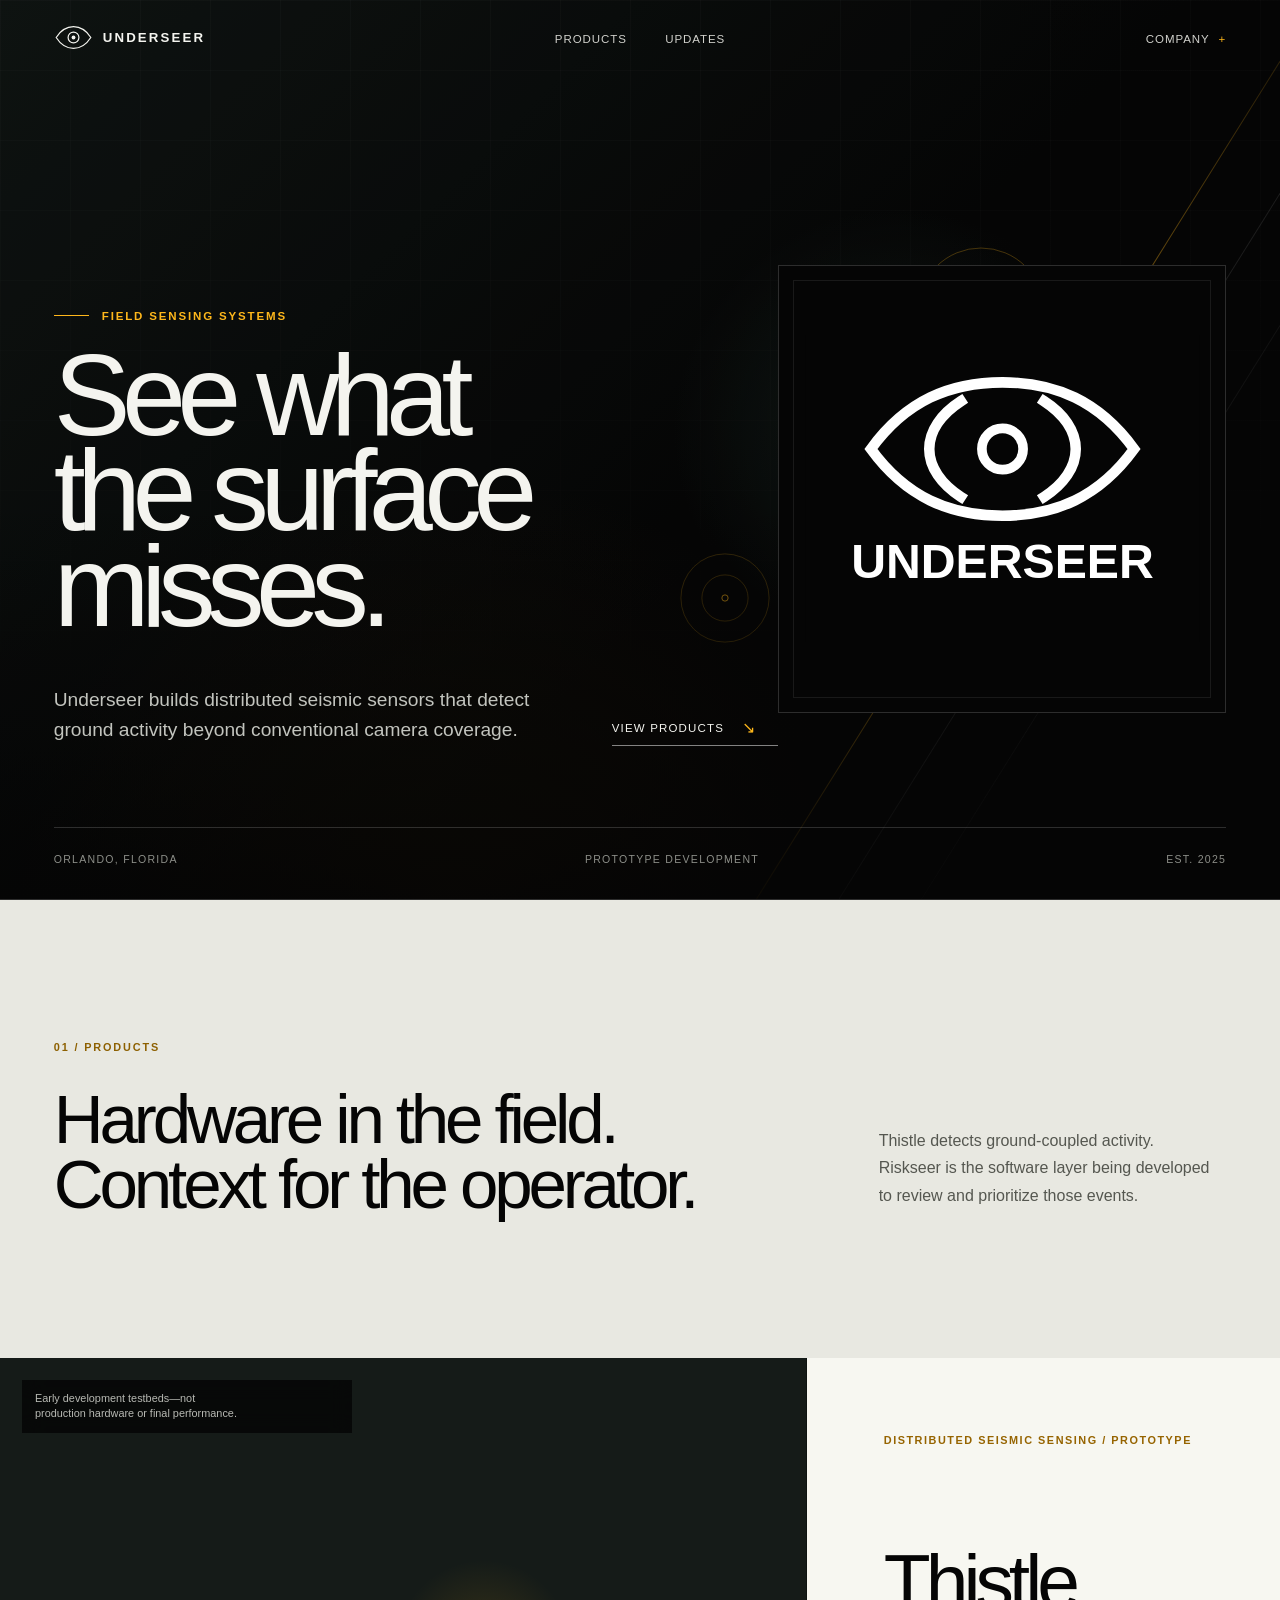
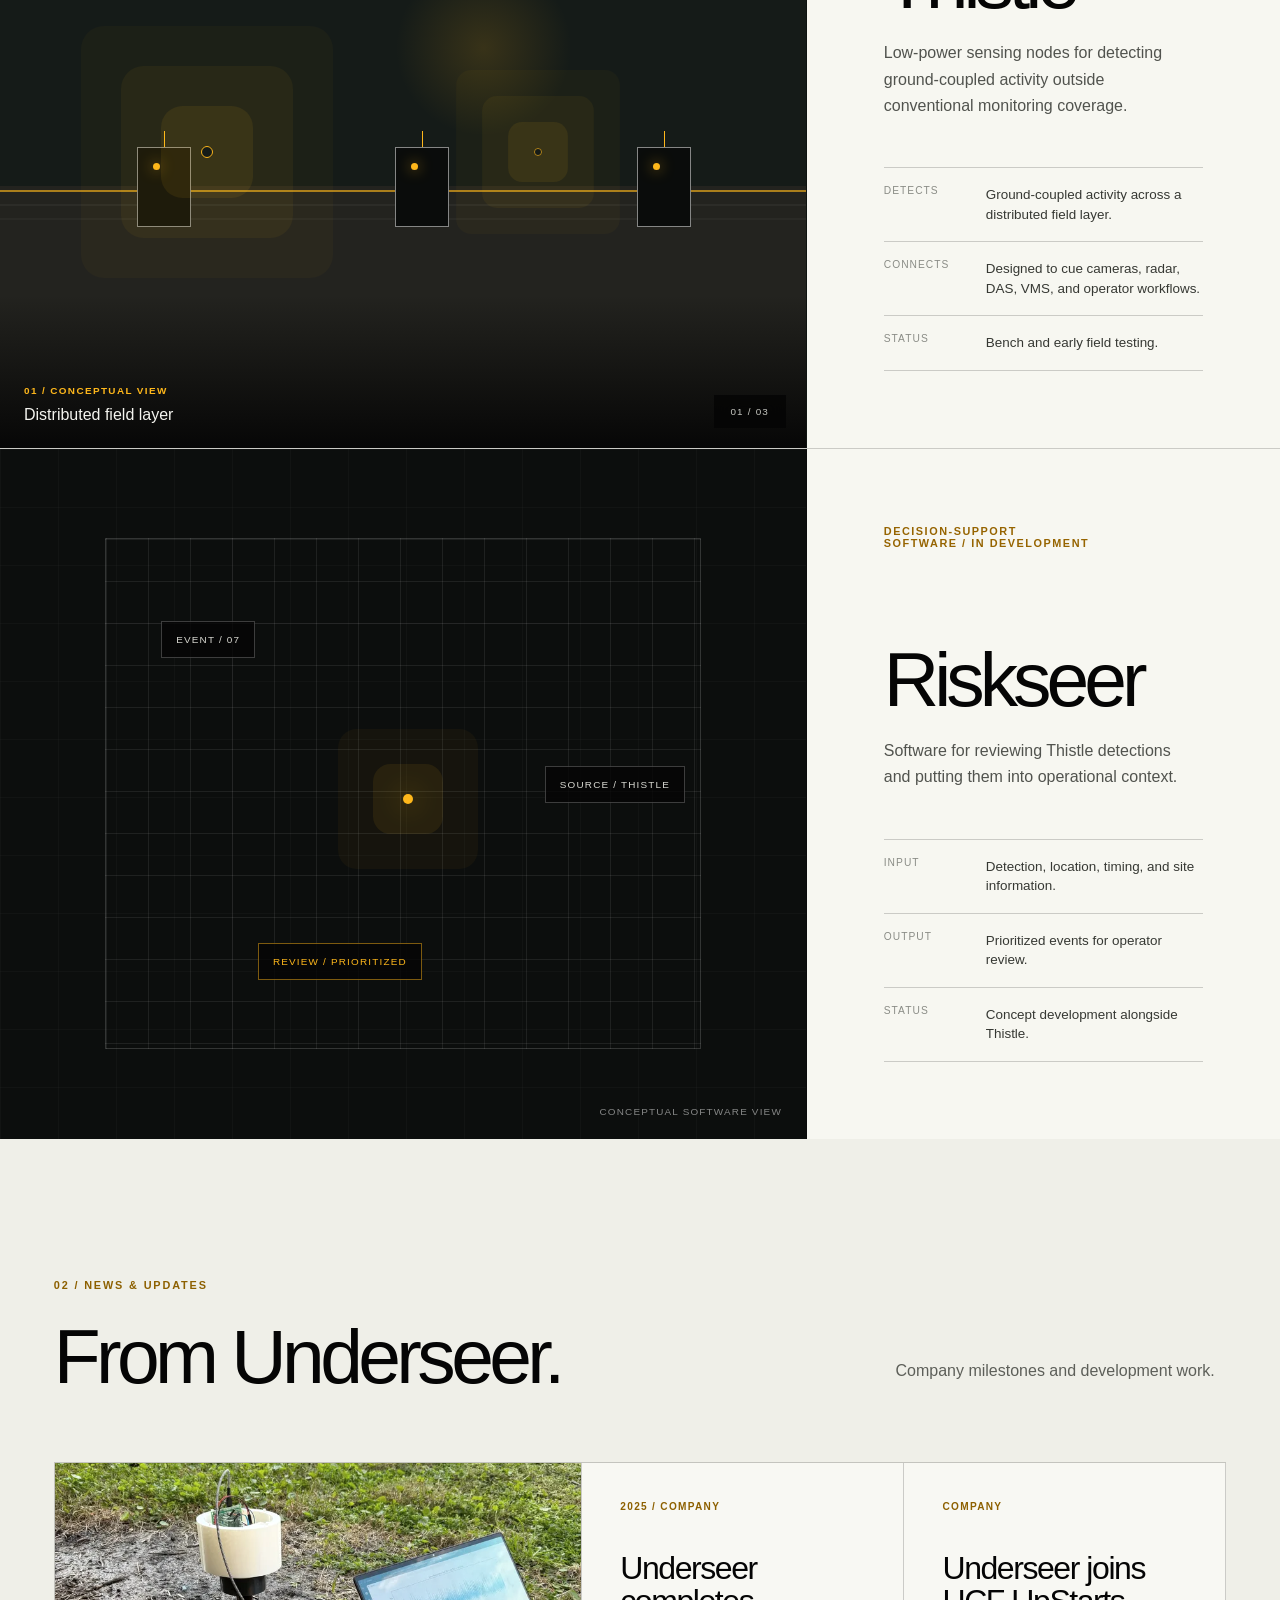
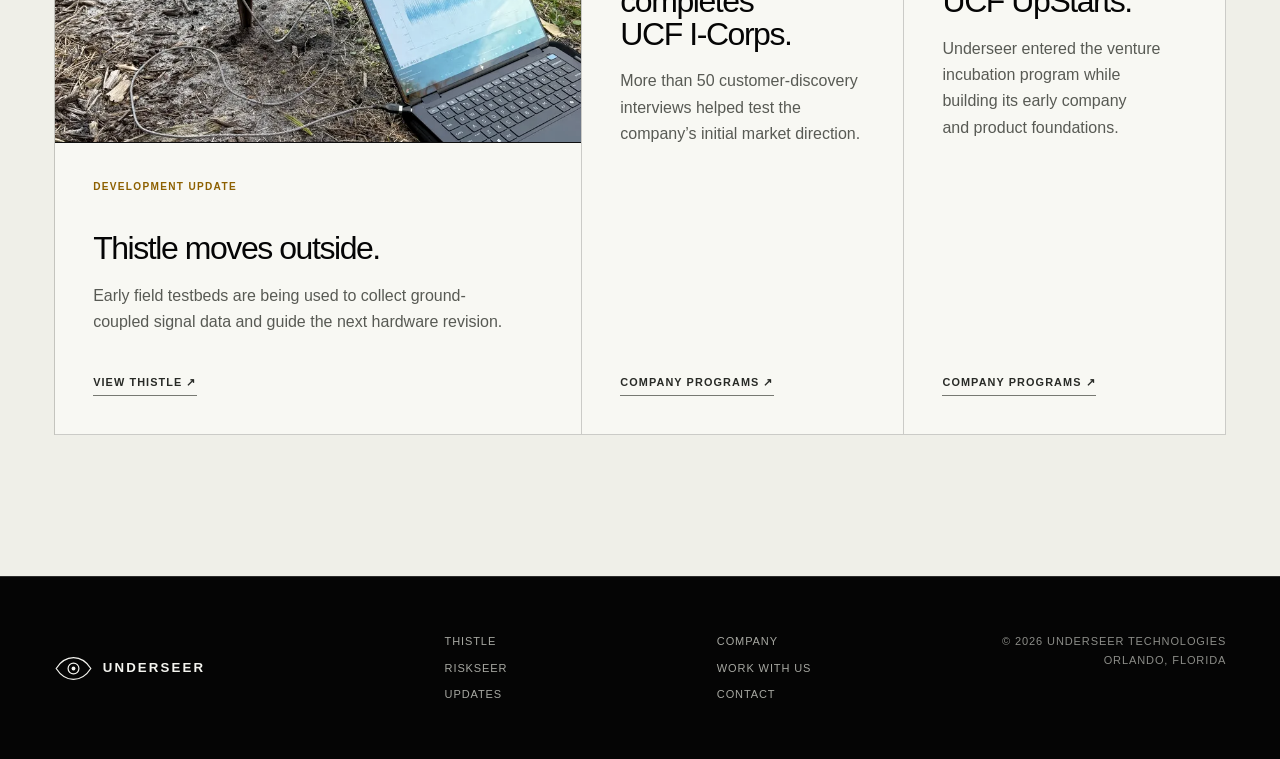
==== commit 57b723e7: "Refresh contact interaction assets" ====
--- a/index.html
+++ b/index.html
@@ -12,8 +12,8 @@
   <meta property="og:url" content="https://underseer-technologies.com/">
   <link rel="canonical" href="https://underseer-technologies.com/">
   <link rel="icon" href="favicon.svg" type="image/svg+xml">
-  <link rel="stylesheet" href="styles.css?v=20260716-1">
-  <script src="script.js?v=20260716-1" defer></script>
+  <link rel="stylesheet" href="styles.css?v=20260716-2">
+  <script src="script.js?v=20260716-2" defer></script>
 </head>
 <body>
   <a class="skip-link" href="#main">Skip to content</a>
--- a/styles.css
+++ b/styles.css
@@ -178,7 +178,7 @@
 .update-card { min-height: 480px; border-right: 1px solid var(--line-dark); border-bottom: 1px solid var(--line-dark); background: #f8f8f3; }
 .update-featured { display: grid; grid-template-rows: 280px auto; }
 .update-image { overflow: hidden; border-bottom: 1px solid var(--line-dark); background: #111; }
-.update-image img { display: block; width: 100%; height: 100%; object-fit: cover; object-position: center 60%; filter: saturate(.8) contrast(1.03); }
+.update-image img { display: block; width: 100%; height: 100%; object-fit: cover; object-position: center 38%; filter: saturate(.8) contrast(1.03); }
 .update-copy { display: flex; height: 100%; padding: clamp(26px, 3vw, 42px); flex-direction: column; }
 .update-copy > span { color: #8d6000; font-size: .63rem; font-weight: 700; letter-spacing: .13em; text-transform: uppercase; }
 .update-copy h3 { margin: 40px 0 18px; font-size: clamp(1.7rem, 2.5vw, 2.8rem); font-weight: 500; letter-spacing: -.045em; line-height: 1.02; }
@@ -211,9 +211,11 @@
 .contact-band { border-top: 1px solid var(--line); }
 .contact-band h2 { max-width: 900px; margin-top: 38px; }
 .contact-band > p { max-width: 680px; margin: 35px 0 45px; color: var(--gray); font-size: 1.05rem; line-height: 1.7; }
-.contact-link { display: inline-flex; gap: 24px; align-items: center; padding: 18px 0; color: var(--white); border-bottom: 1px solid var(--line); font-size: clamp(1rem, 2vw, 1.35rem); text-decoration: none; }
+.contact-link { display: inline-flex; width: max-content; gap: 24px; align-items: center; padding: 18px 0; color: var(--white); border: 0; border-bottom: 1px solid var(--line); background: transparent; cursor: pointer; font-size: clamp(1rem, 2vw, 1.35rem); text-decoration: none; }
 .opportunities .contact-link { color: var(--black); border-color: var(--line-dark); }
 .contact-link span { color: var(--signal); }
+.copy-toast { position: fixed; right: 24px; bottom: 24px; z-index: 100; padding: 15px 20px; color: var(--black); opacity: 0; visibility: hidden; background: var(--signal); box-shadow: 0 14px 40px rgba(0,0,0,.35); font-size: .72rem; font-weight: 800; letter-spacing: .11em; text-transform: uppercase; transform: translateY(14px); transition: opacity .2s, transform .2s, visibility .2s; }
+.copy-toast.is-visible { opacity: 1; visibility: visible; transform: translateY(0); }
 
 .company { display: grid; min-height: auto; grid-template-columns: minmax(300px, 420px) minmax(0, 1fr); gap: clamp(55px, 8vw, 110px); align-items: start; overflow: hidden; }
 .company.section-pad { padding-top: clamp(90px, 8vw, 125px); padding-bottom: clamp(90px, 8vw, 125px); }
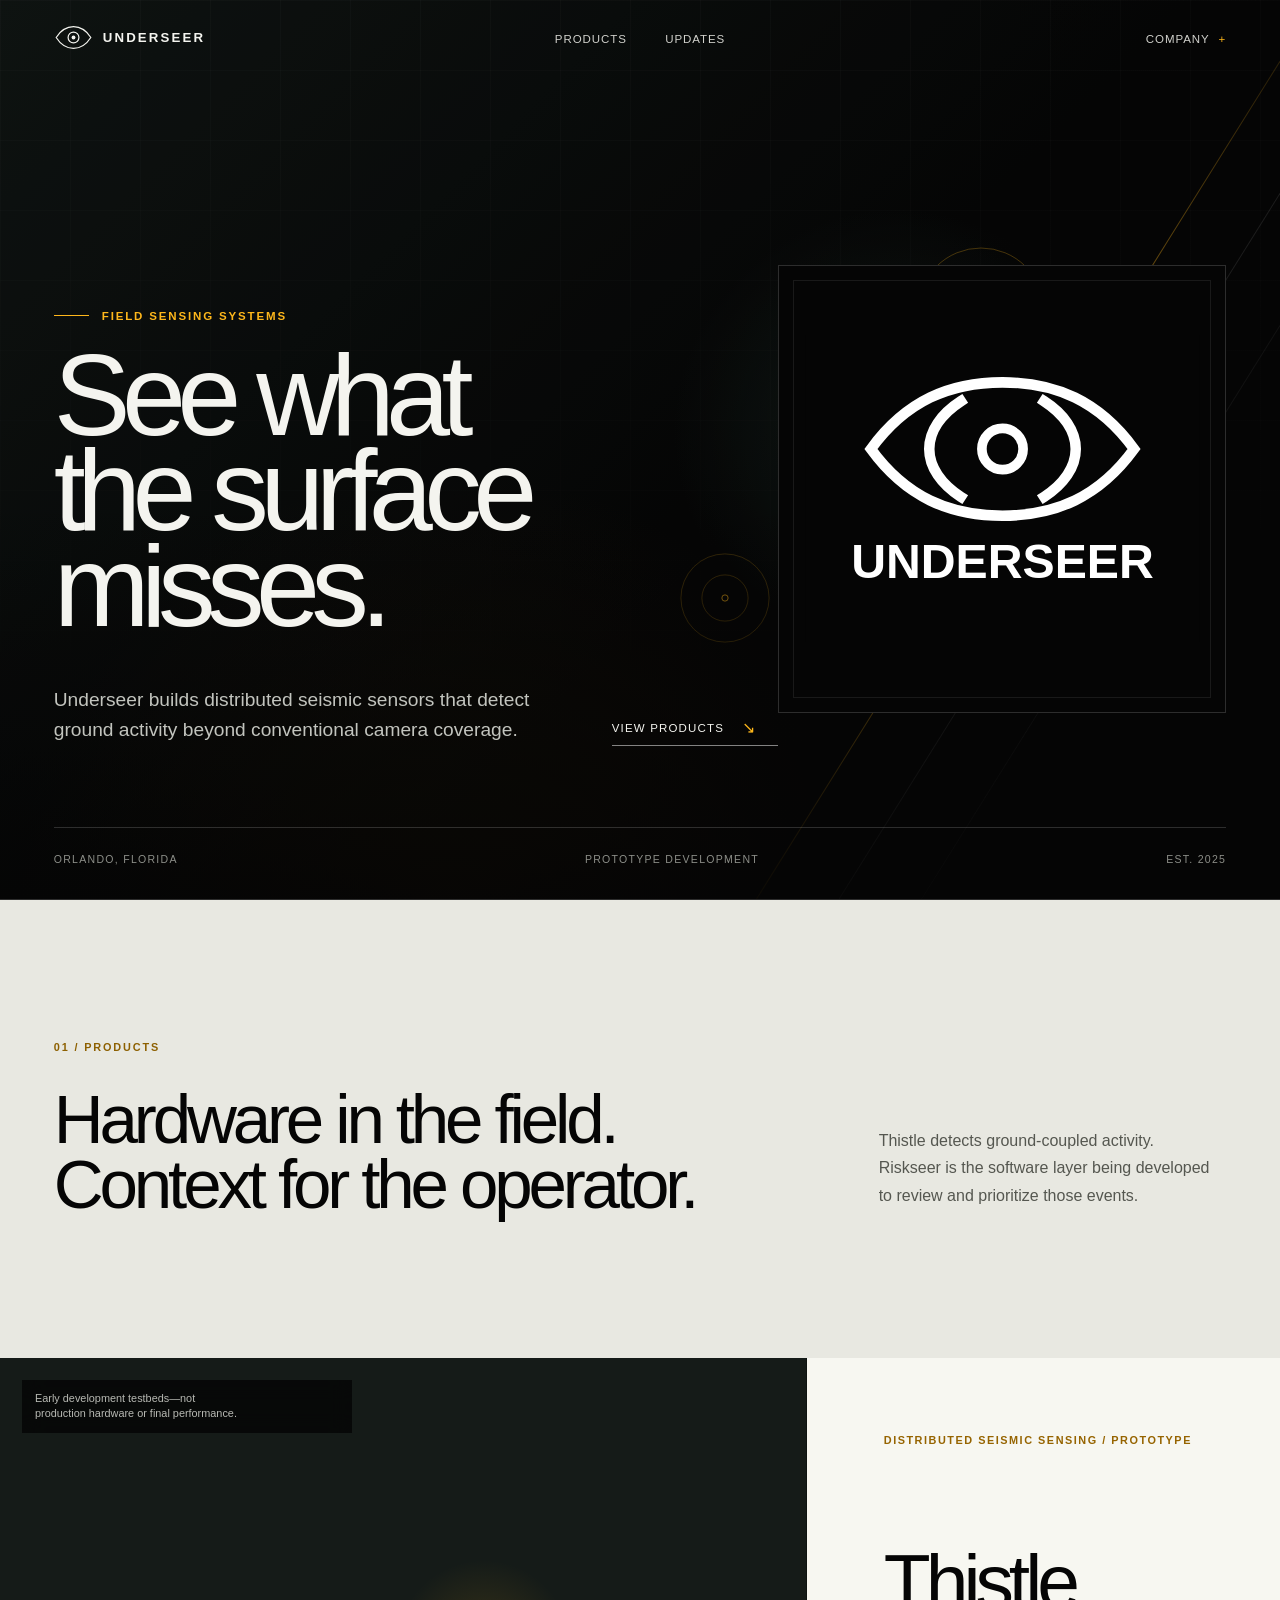
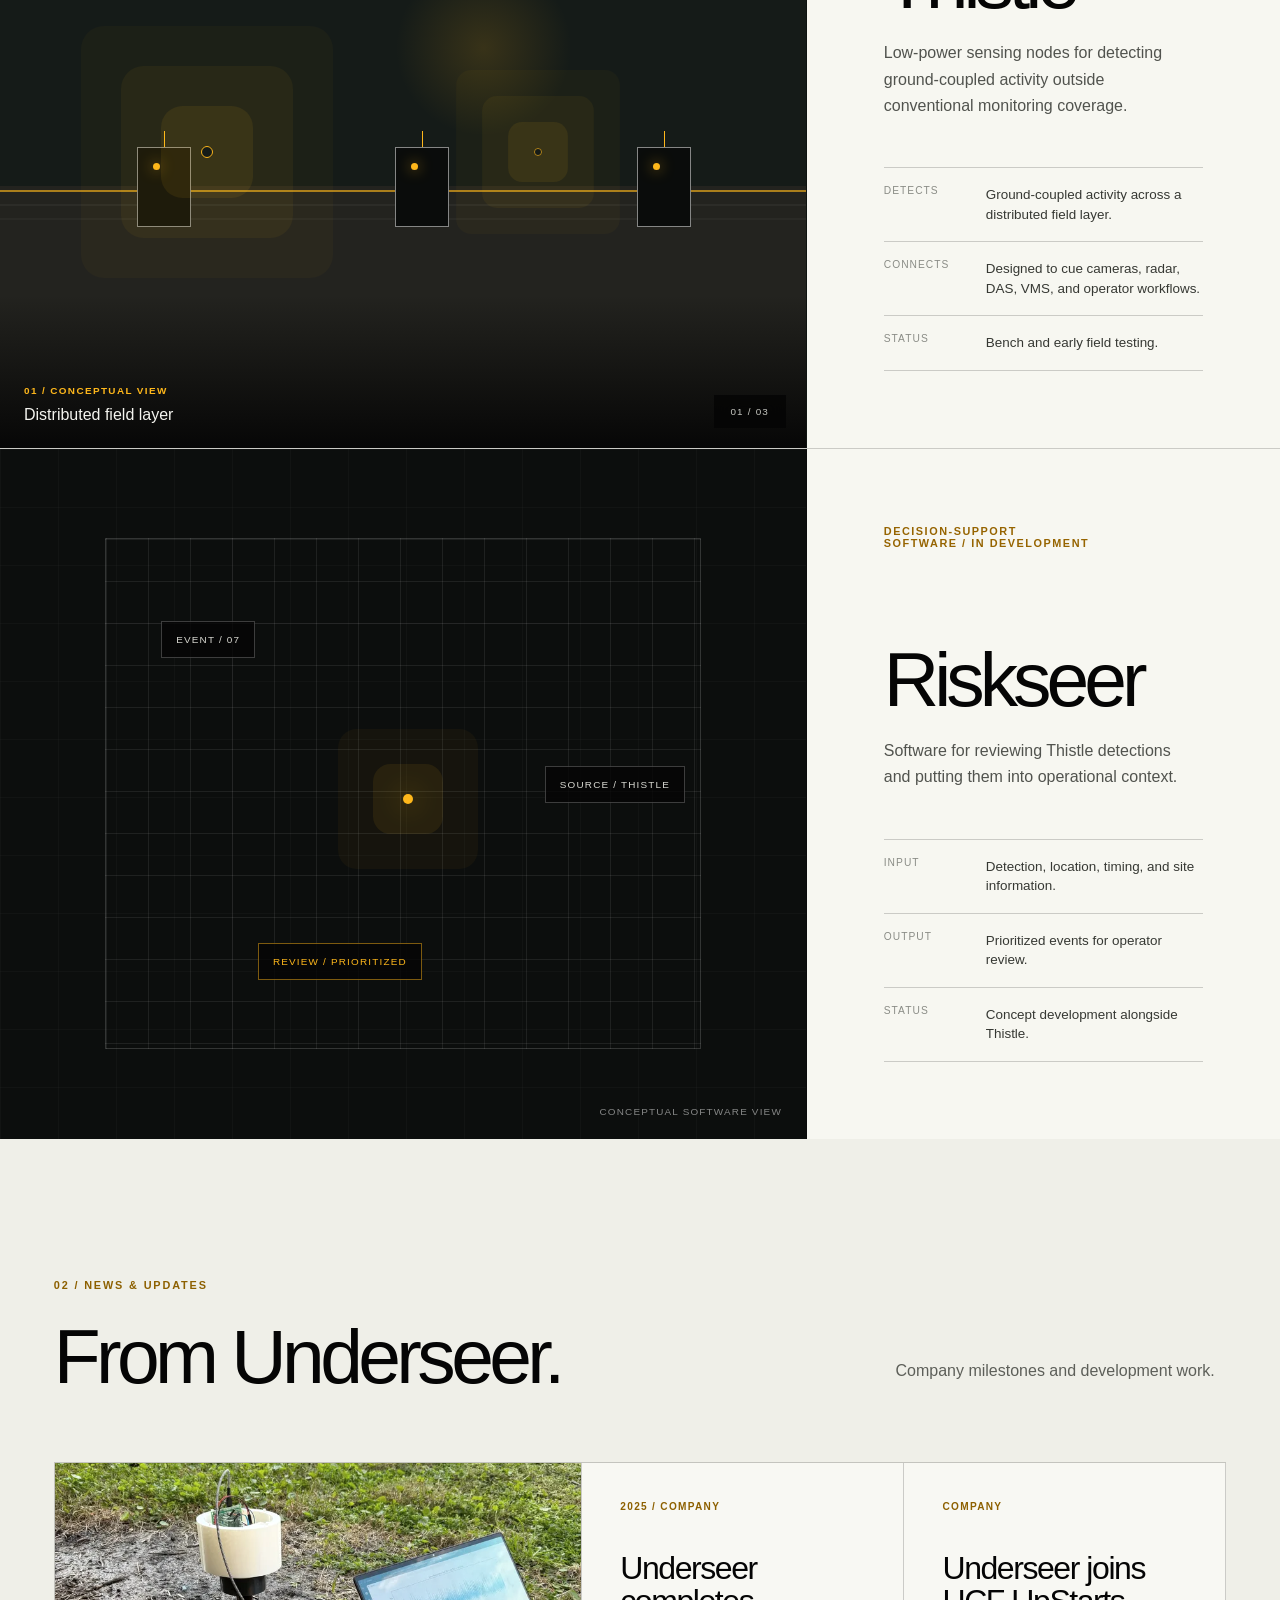
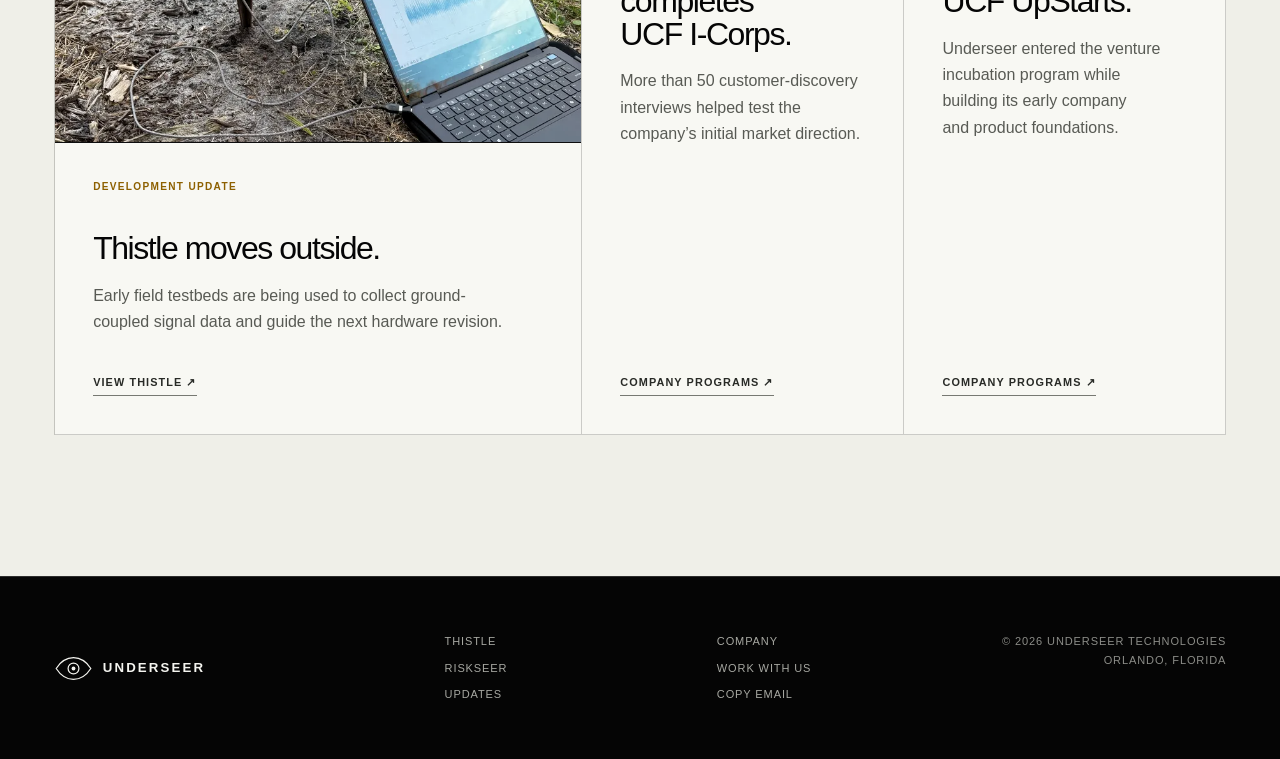
==== commit fca33f49: "Add copy email control to homepage" ====
--- a/index.html
+++ b/index.html
@@ -12,8 +12,8 @@
   <meta property="og:url" content="https://underseer-technologies.com/">
   <link rel="canonical" href="https://underseer-technologies.com/">
   <link rel="icon" href="favicon.svg" type="image/svg+xml">
-  <link rel="stylesheet" href="styles.css?v=20260716-2">
-  <script src="script.js?v=20260716-2" defer></script>
+  <link rel="stylesheet" href="styles.css?v=20260716-3">
+  <script src="script.js?v=20260716-3" defer></script>
 </head>
 <body>
   <a class="skip-link" href="#main">Skip to content</a>
@@ -143,7 +143,7 @@
   <footer class="site-footer">
     <a class="brand footer-brand" href="#top" aria-label="Back to top"><svg class="brand-mark" viewBox="0 0 72 48" aria-hidden="true"><path d="M4 24C13 10 24 4 36 4s23 6 32 20c-9 14-20 20-32 20S13 38 4 24Z"/><circle cx="36" cy="24" r="10"/><circle class="brand-pupil" cx="36" cy="24" r="3.5"/></svg><span>Underseer</span></a>
     <div class="footer-links"><a href="#thistle">Thistle</a><a href="#riskseer">Riskseer</a><a href="#updates">Updates</a></div>
-    <div class="footer-links"><a href="company.html">Company</a><a href="work-with-us.html">Work with us</a><a href="mailto:silaspowersw2@gmail.com">Contact</a></div>
+    <div class="footer-links"><a href="company.html">Company</a><a href="work-with-us.html">Work with us</a><button type="button" data-copy-email="silaspowersw2@gmail.com">Copy email</button></div>
     <p class="copyright">© 2026 Underseer Technologies<br>Orlando, Florida</p>
   </footer>
 </body>
--- a/styles.css
+++ b/styles.css
@@ -232,9 +232,9 @@
 .founder-bio { display: grid; grid-template-columns: 90px 1fr; gap: 24px; max-width: 760px; padding: 22px 0; border-bottom: 1px solid var(--line); }
 .founder-bio p { margin: 0; color: var(--gray); line-height: 1.7; }
 .founder-links { display: grid; max-width: 760px; grid-template-columns: 1fr 1fr; border-bottom: 1px solid var(--line); }
-.founder-links a { display: grid; gap: 8px; padding: 18px 0; color: var(--white); font-size: .82rem; text-decoration: none; }
-.founder-links a + a { padding-left: 28px; border-left: 1px solid var(--line); }
-.founder-links a:hover { color: var(--signal); }
+.founder-links a, .founder-links button { display: grid; gap: 8px; padding: 18px 0; color: var(--white); border: 0; background: transparent; cursor: pointer; font-size: .82rem; text-align: left; text-decoration: none; }
+.founder-links > * + * { padding-left: 28px; border-left: 1px solid var(--line); }
+.founder-links a:hover, .founder-links button:hover { color: var(--signal); }
 .founder-links span { color: var(--dim); font-size: .62rem; font-weight: 700; letter-spacing: .13em; text-transform: uppercase; }
 .company-status { display: inline-flex; gap: 11px; align-items: center; color: #c3c4bf; font-size: .68rem; letter-spacing: .12em; text-transform: uppercase; }
 .company-status span { width: 7px; height: 7px; border-radius: 50%; background: var(--signal); box-shadow: 0 0 12px rgba(254,183,27,.6); }
@@ -244,8 +244,8 @@
 .footer-brand { color: var(--white); }
 .site-footer p { margin: 0; }
 .footer-links { display: grid; gap: 8px; align-content: start; }
-.footer-links a { width: max-content; color: #a7a8a2; text-decoration: none; }
-.footer-links a:hover { color: var(--signal); }
+.footer-links a, .footer-links button { width: max-content; padding: 0; color: #a7a8a2; border: 0; background: transparent; cursor: pointer; font: inherit; letter-spacing: inherit; text-decoration: none; text-transform: inherit; }
+.footer-links a:hover, .footer-links button:hover { color: var(--signal); }
 .copyright { text-align: right; }
 
 @media (max-width: 960px) {
@@ -301,7 +301,7 @@
   .carousel-status span { right: 14px; bottom: 14px; }
   .founder-bio { grid-template-columns: 1fr; gap: 0; }
   .founder-links { grid-template-columns: 1fr; }
-  .founder-links a + a { padding-left: 0; border-top: 1px solid var(--line); border-left: 0; }
+  .founder-links > * + * { padding-left: 0; border-top: 1px solid var(--line); border-left: 0; }
   .node { width: 38px; height: 60px; }
   .product-copy h3 { margin-top: 70px; }
   .product-copy dl div { grid-template-columns: 65px 1fr; }
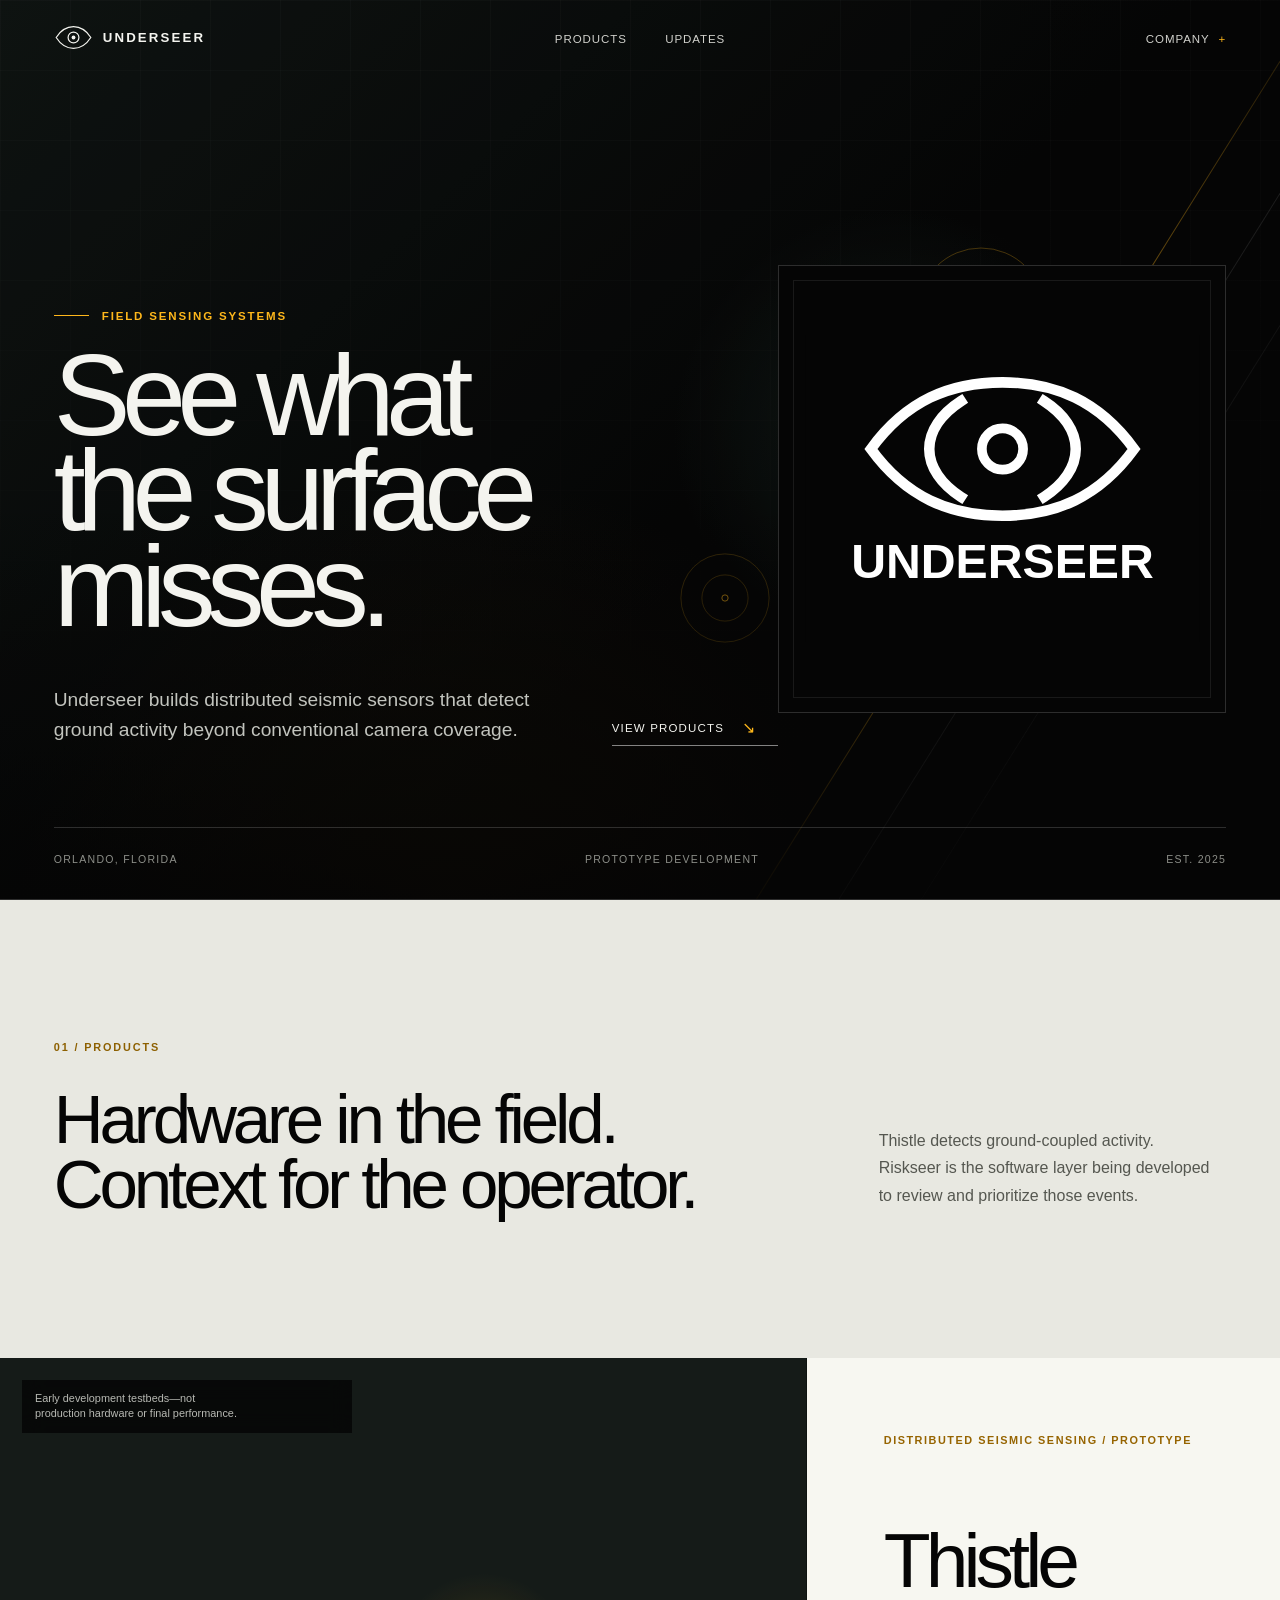
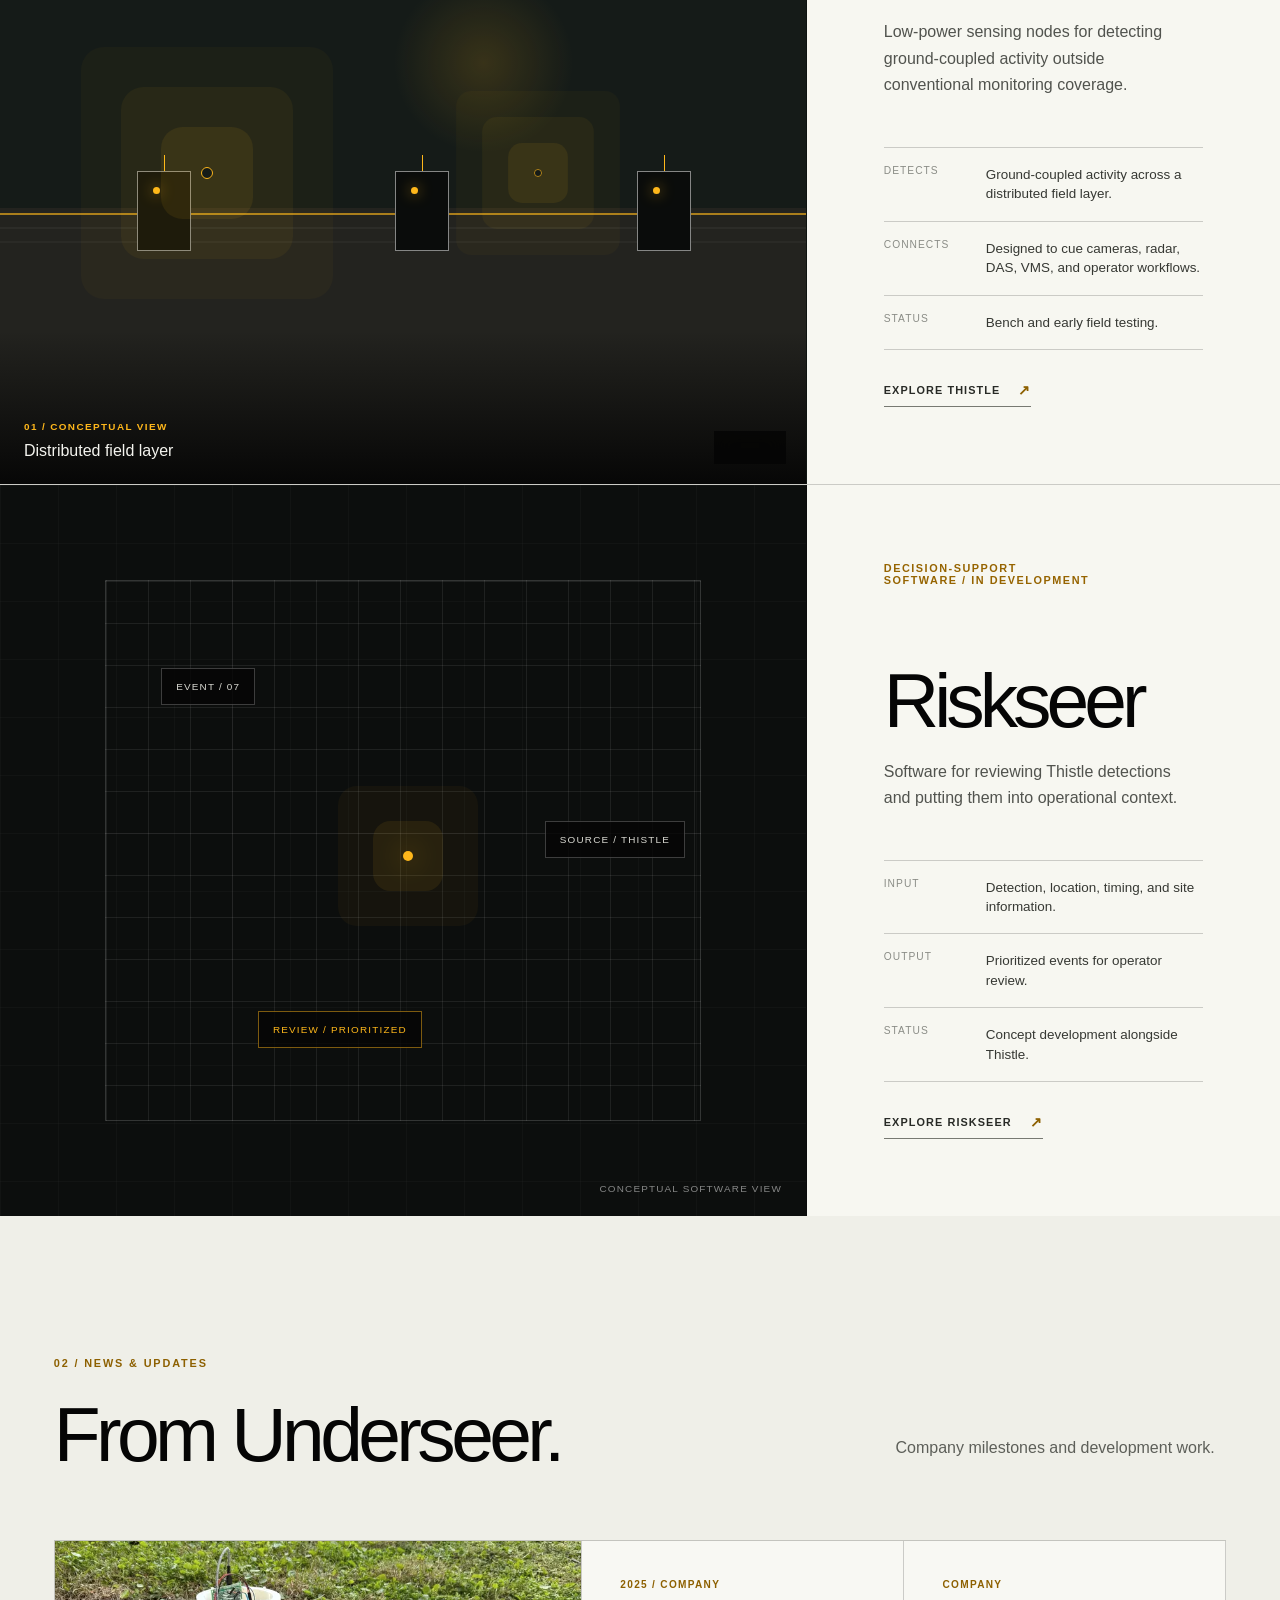
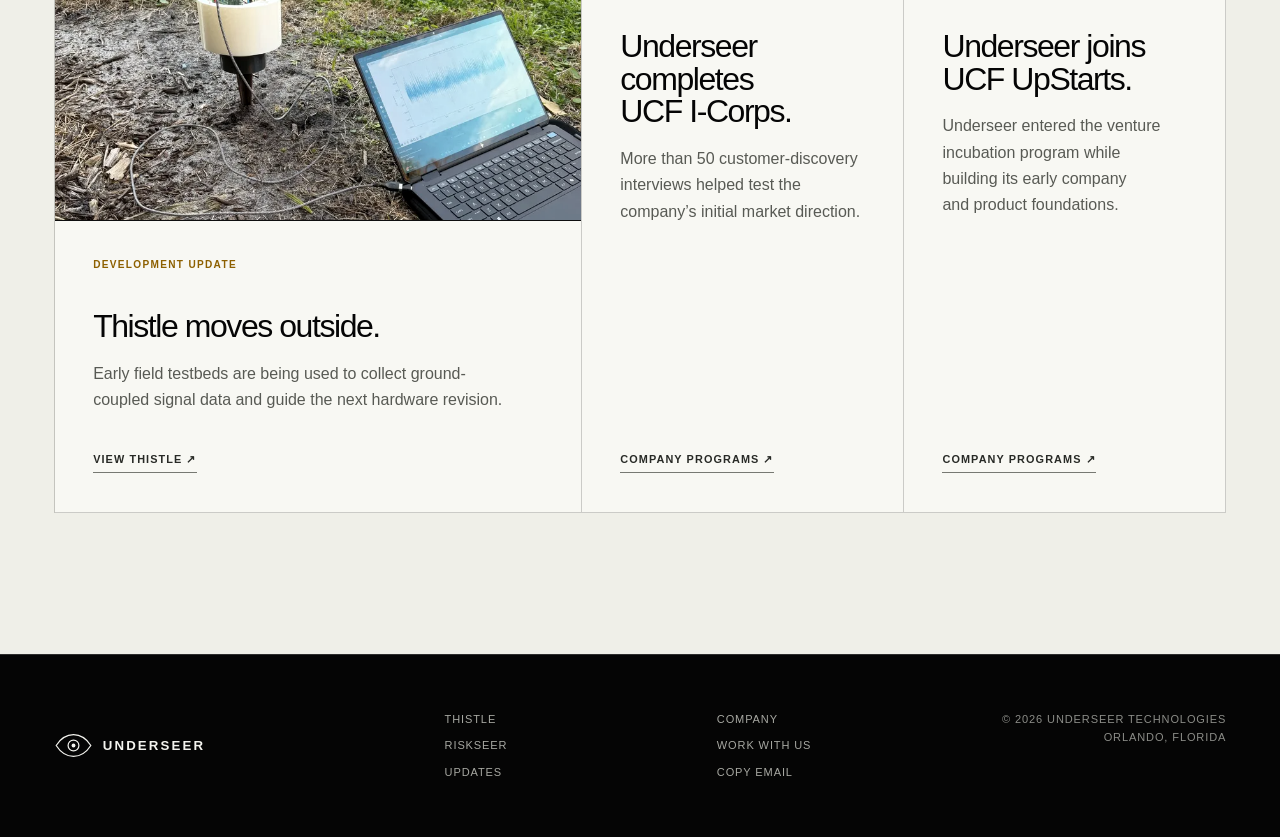
==== commit 675265d1: "Link product deep dives from homepage" ====
--- a/index.html
+++ b/index.html
@@ -12,7 +12,7 @@
   <meta property="og:url" content="https://underseer-technologies.com/">
   <link rel="canonical" href="https://underseer-technologies.com/">
   <link rel="icon" href="favicon.svg" type="image/svg+xml">
-  <link rel="stylesheet" href="styles.css?v=20260716-3">
+  <link rel="stylesheet" href="styles.css?v=20260718-1">
   <script src="script.js?v=20260716-3" defer></script>
 </head>
 <body>
@@ -100,6 +100,7 @@
             <div><dt>Connects</dt><dd>Designed to cue cameras, radar, DAS, VMS, and operator workflows.</dd></div>
             <div><dt>Status</dt><dd>Bench and early field testing.</dd></div>
           </dl>
+          <a class="product-explore" href="thistle.html">Explore Thistle <span aria-hidden="true">↗</span></a>
         </div>
       </article>
 
@@ -116,6 +117,7 @@
             <div><dt>Output</dt><dd>Prioritized events for operator review.</dd></div>
             <div><dt>Status</dt><dd>Concept development alongside Thistle.</dd></div>
           </dl>
+          <a class="product-explore" href="riskseer.html">Explore Riskseer <span aria-hidden="true">↗</span></a>
         </div>
       </article>
     </section>
@@ -128,7 +130,7 @@
       <div class="update-grid">
         <article class="update-card update-featured">
           <div class="update-image"><img src="assets/thistle-field-test.webp" width="825" height="1100" loading="lazy" alt="Early Thistle sensing testbed collecting data outdoors"></div>
-          <div class="update-copy"><span>Development update</span><h3>Thistle moves outside.</h3><p>Early field testbeds are being used to collect ground-coupled signal data and guide the next hardware revision.</p><a href="#thistle">View Thistle ↗</a></div>
+          <div class="update-copy"><span>Development update</span><h3>Thistle moves outside.</h3><p>Early field testbeds are being used to collect ground-coupled signal data and guide the next hardware revision.</p><a href="thistle.html">View Thistle ↗</a></div>
         </article>
         <article class="update-card">
           <div class="update-copy"><span>2025 / Company</span><h3>Underseer completes UCF I-Corps.</h3><p>More than 50 customer-discovery interviews helped test the company’s initial market direction.</p><a href="company.html#programs">Company programs ↗</a></div>
@@ -142,7 +144,7 @@
 
   <footer class="site-footer">
     <a class="brand footer-brand" href="#top" aria-label="Back to top"><svg class="brand-mark" viewBox="0 0 72 48" aria-hidden="true"><path d="M4 24C13 10 24 4 36 4s23 6 32 20c-9 14-20 20-32 20S13 38 4 24Z"/><circle cx="36" cy="24" r="10"/><circle class="brand-pupil" cx="36" cy="24" r="3.5"/></svg><span>Underseer</span></a>
-    <div class="footer-links"><a href="#thistle">Thistle</a><a href="#riskseer">Riskseer</a><a href="#updates">Updates</a></div>
+    <div class="footer-links"><a href="thistle.html">Thistle</a><a href="riskseer.html">Riskseer</a><a href="#updates">Updates</a></div>
     <div class="footer-links"><a href="company.html">Company</a><a href="work-with-us.html">Work with us</a><button type="button" data-copy-email="silaspowersw2@gmail.com">Copy email</button></div>
     <p class="copyright">© 2026 Underseer Technologies<br>Orlando, Florida</p>
   </footer>
--- a/styles.css
+++ b/styles.css
@@ -111,6 +111,9 @@
 .product-copy dl div { display: grid; grid-template-columns: 80px 1fr; gap: 22px; padding: 17px 0; border-bottom: 1px solid var(--line-dark); }
 .product-copy dt { color: #8a8c86; font-size: .64rem; letter-spacing: .1em; text-transform: uppercase; }
 .product-copy dd { margin: 0; color: #363833; font-size: .84rem; line-height: 1.45; }
+.product-explore { display: inline-flex; width: max-content; gap: 18px; margin-top: 32px; padding-bottom: 8px; align-items: center; color: #282a26; border-bottom: 1px solid #777972; font-size: .68rem; font-weight: 700; letter-spacing: .1em; text-decoration: none; text-transform: uppercase; }
+.product-explore span { color: #8d6000; font-size: .9rem; }
+.product-explore:hover, .product-explore:focus-visible { color: #8d6000; }
 .risk-visual { background: #0c0e0d; }
 .risk-grid { position: absolute; inset: 13%; border: 1px solid rgba(255,255,255,.16); background-image: linear-gradient(rgba(255,255,255,.08) 1px, transparent 1px), linear-gradient(90deg, rgba(255,255,255,.08) 1px, transparent 1px); background-size: 42px 42px; }
 .event { position: absolute; padding: 12px 14px; color: #d9d9d2; border: 1px solid rgba(255,255,255,.22); background: rgba(5,5,5,.78); font-size: .62rem; letter-spacing: .12em; }
@@ -217,6 +220,49 @@
 .copy-toast { position: fixed; right: 24px; bottom: 24px; z-index: 100; padding: 15px 20px; color: var(--black); opacity: 0; visibility: hidden; background: var(--signal); box-shadow: 0 14px 40px rgba(0,0,0,.35); font-size: .72rem; font-weight: 800; letter-spacing: .11em; text-transform: uppercase; transform: translateY(14px); transition: opacity .2s, transform .2s, visibility .2s; }
 .copy-toast.is-visible { opacity: 1; visibility: visible; transform: translateY(0); }
 
+.product-detail-hero { display: grid; min-height: 100svh; padding: 140px var(--pad) 54px; grid-template-columns: minmax(0, 1fr) minmax(360px, 42vw); gap: clamp(45px, 7vw, 110px); align-items: center; overflow: hidden; border-bottom: 1px solid var(--line); background: radial-gradient(circle at 74% 40%, rgba(39,65,56,.38), transparent 25%), linear-gradient(135deg,#101513,#050505 68%); }
+.product-detail-hero h1 { max-width: 9ch; margin: 38px 0 0; font-size: clamp(4.2rem, 8.5vw, 9rem); font-weight: 500; letter-spacing: -.075em; line-height: .84; }
+.product-detail-hero-copy > p { max-width: 700px; margin: 42px 0 0; color: #babcb6; font-size: clamp(1.05rem, 1.7vw, 1.3rem); line-height: 1.65; }
+.product-detail-meta { display: flex; margin-top: 50px; flex-wrap: wrap; border-top: 1px solid var(--line); }
+.product-detail-meta span { padding: 16px 24px 0 0; margin-right: 24px; color: #898b85; font-size: .63rem; font-weight: 700; letter-spacing: .13em; text-transform: uppercase; }
+.product-detail-image { position: relative; width: 100%; margin: 0; aspect-ratio: 4 / 5; overflow: hidden; border: 1px solid var(--line); background: #111714; }
+.product-detail-image::after { position: absolute; inset: 14px; content: ""; pointer-events: none; border: 1px solid rgba(255,255,255,.08); }
+.product-detail-image img { display: block; width: 100%; height: 100%; object-fit: cover; object-position: center 60%; filter: saturate(.72) contrast(1.04); }
+.product-detail-image figcaption { position: absolute; right: 0; bottom: 0; left: 0; z-index: 2; padding: 70px 22px 22px; color: #b8bab4; background: linear-gradient(transparent,rgba(5,5,5,.92)); font-size: .63rem; letter-spacing: .1em; line-height: 1.5; text-transform: uppercase; }
+.product-detail-visual { position: relative; width: 100%; min-height: 620px; overflow: hidden; border: 1px solid var(--line); background: #0c0e0d; }
+.product-detail-visual::before { position: absolute; inset: 14px; z-index: 2; content: ""; pointer-events: none; border: 1px solid rgba(255,255,255,.08); }
+.detail-section { padding: clamp(88px, 11vw, 170px) var(--pad); }
+.detail-intro, .detail-status { display: grid; grid-template-columns: .55fr 1.45fr; gap: clamp(40px, 8vw, 120px); }
+.detail-intro h2, .detail-flow h2, .detail-use h2, .detail-status h2, .product-next h2 { max-width: 920px; margin: 0; font-size: clamp(2.8rem, 5.5vw, 6.4rem); font-weight: 500; letter-spacing: -.06em; line-height: .94; }
+.detail-intro-copy > p, .detail-status-copy > p { max-width: 780px; margin: 34px 0 0; color: var(--gray); font-size: 1.05rem; line-height: 1.75; }
+.detail-facts { display: grid; grid-column: 1 / -1; grid-template-columns: repeat(3,1fr); margin-top: 78px; border-top: 1px solid var(--line); border-left: 1px solid var(--line); }
+.detail-facts article { min-height: 270px; padding: 28px; border-right: 1px solid var(--line); border-bottom: 1px solid var(--line); }
+.detail-facts span, .detail-flow-grid span, .detail-use-grid span { color: var(--signal); font-size: .68rem; }
+.detail-facts h3, .detail-flow-grid h3, .detail-use-grid h3 { margin: 82px 0 15px; font-size: 1.35rem; font-weight: 500; }
+.detail-facts p, .detail-flow-grid p, .detail-use-grid p { margin: 0; color: var(--gray); line-height: 1.65; }
+.detail-flow { background: var(--near-black); }
+.detail-flow-head { display: grid; grid-template-columns: 1.3fr .7fr; gap: 70px; align-items: end; }
+.detail-flow-head .section-label { grid-column: 1 / -1; }
+.detail-flow-head > p { max-width: 520px; margin: 0; color: var(--gray); line-height: 1.7; }
+.detail-flow-grid { display: grid; grid-template-columns: repeat(4,1fr); margin-top: 80px; border-top: 1px solid var(--line); border-left: 1px solid var(--line); }
+.detail-flow-grid article { min-height: 310px; padding: 28px; border-right: 1px solid var(--line); border-bottom: 1px solid var(--line); }
+.detail-use { color: var(--black); background: #e8e8e1; }
+.detail-use .section-label { color: #8d6000; }
+.detail-use h2 { margin-top: 38px; }
+.detail-use-grid { display: grid; grid-template-columns: repeat(3,1fr); margin-top: 78px; border-top: 1px solid var(--line-dark); border-left: 1px solid var(--line-dark); }
+.detail-use-grid article { min-height: 300px; padding: 28px; border-right: 1px solid var(--line-dark); border-bottom: 1px solid var(--line-dark); }
+.detail-use-grid span { color: #8d6000; }
+.detail-use-grid p { color: #555750; }
+.detail-status-note { max-width: 780px; margin-top: 44px; padding-top: 24px; border-top: 1px solid var(--line); color: #898b85; font-size: .76rem; letter-spacing: .04em; line-height: 1.65; }
+.product-next { display: grid; grid-template-columns: 1.2fr .8fr; gap: 70px; align-items: end; color: var(--black); background: var(--signal); }
+.product-next .section-label { color: #5d4100; }
+.product-next h2 { max-width: 760px; margin-top: 34px; }
+.product-next-actions { display: grid; gap: 20px; justify-items: start; }
+.product-next .contact-link { color: var(--black); border-color: rgba(0,0,0,.35); }
+.product-next .contact-link span { color: #5d4100; }
+.product-next-secondary { color: #3e2c00; font-size: .72rem; font-weight: 700; letter-spacing: .1em; text-decoration: none; text-transform: uppercase; }
+.product-next-secondary:hover, .product-next-secondary:focus-visible { color: var(--black); text-decoration: underline; }
+
 .company { display: grid; min-height: auto; grid-template-columns: minmax(300px, 420px) minmax(0, 1fr); gap: clamp(55px, 8vw, 110px); align-items: start; overflow: hidden; }
 .company.section-pad { padding-top: clamp(90px, 8vw, 125px); padding-bottom: clamp(90px, 8vw, 125px); }
 .founder-card { width: 100%; margin: 0; }
@@ -264,8 +310,14 @@
   .mission { grid-template-columns: 1fr; }
   .mission-principles { grid-template-columns: 1fr; }
   .mission-principles article { min-height: 220px; }.mission-principles h3 { margin-top: 60px; }
-  .products-head, .product-panel, .stack-heading, .approach, .programs-intro, .company, .updates-head, .company-overview, .opportunities { grid-template-columns: 1fr; }
+  .products-head, .product-panel, .stack-heading, .approach, .programs-intro, .company, .updates-head, .company-overview, .opportunities, .product-detail-hero, .detail-intro, .detail-status, .detail-flow-head, .product-next { grid-template-columns: 1fr; }
   .product-visual { min-height: 500px; border-right: 0; border-bottom: 1px solid var(--line-dark); }
+  .product-detail-hero { min-height: auto; padding-top: 130px; }
+  .product-detail-image, .product-detail-visual { width: min(100%, 660px); min-height: 560px; justify-self: start; }
+  .detail-flow-grid { grid-template-columns: repeat(2,1fr); }
+  .detail-facts, .detail-use-grid { grid-template-columns: 1fr; }
+  .detail-facts article, .detail-use-grid article { min-height: 230px; }
+  .product-next-actions { margin-top: 20px; }
   .stack-flow { grid-template-columns: 1fr; }.stack-flow > i { transform: rotate(90deg); justify-self: center; }
   .approach-intro { position: static; min-height: auto; }
   .validation-steps { border-top: 1px solid var(--line-dark); border-left: 0; }
@@ -305,6 +357,15 @@
   .node { width: 38px; height: 60px; }
   .product-copy h3 { margin-top: 70px; }
   .product-copy dl div { grid-template-columns: 65px 1fr; }
+  .product-detail-hero { padding-top: 110px; }
+  .product-detail-hero h1 { font-size: clamp(4rem, 20vw, 6rem); }
+  .product-detail-meta { align-items: flex-start; flex-direction: column; }
+  .product-detail-meta span { width: 100%; margin-right: 0; }
+  .product-detail-image { min-height: 0; }
+  .product-detail-visual { min-height: 430px; }
+  .detail-flow-grid { grid-template-columns: 1fr; }
+  .detail-flow-grid article { min-height: 250px; }
+  .detail-flow-head { gap: 35px; }
   .site-footer { grid-template-columns: 1fr; }
 }
 
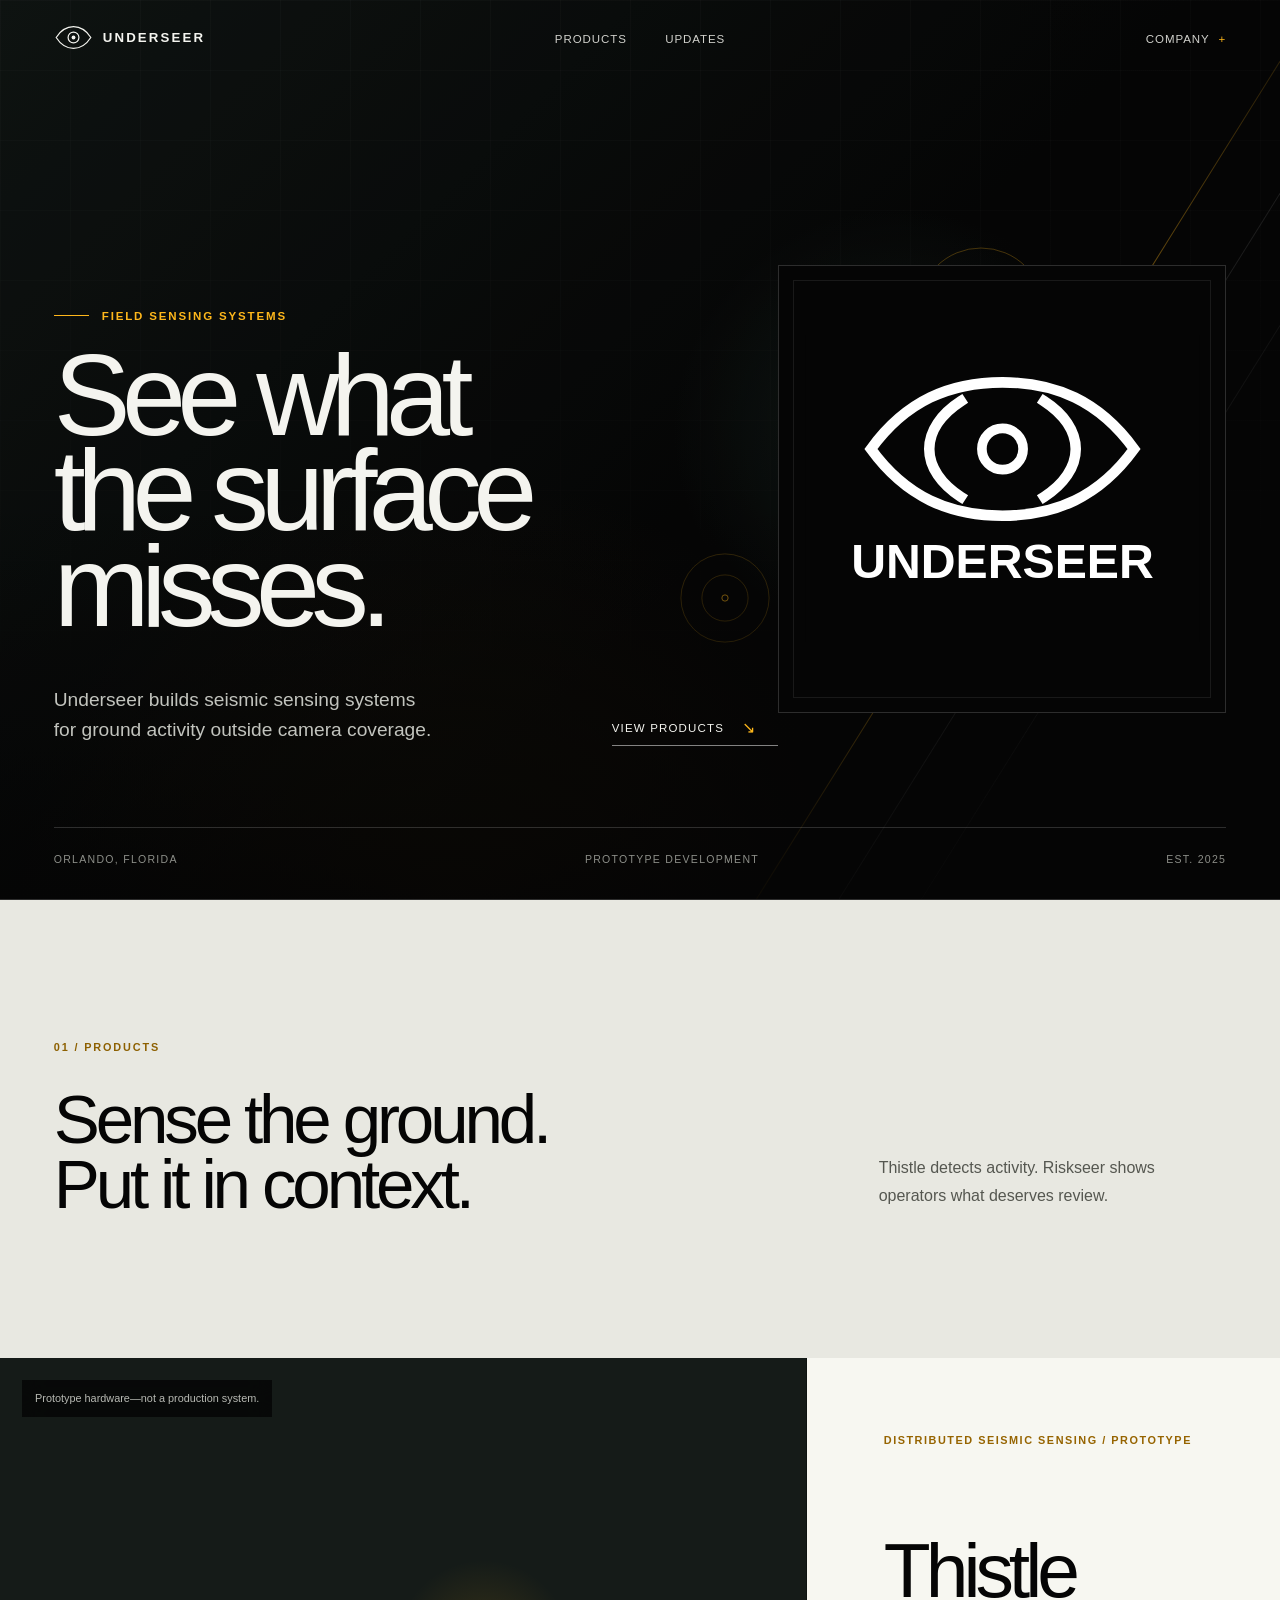
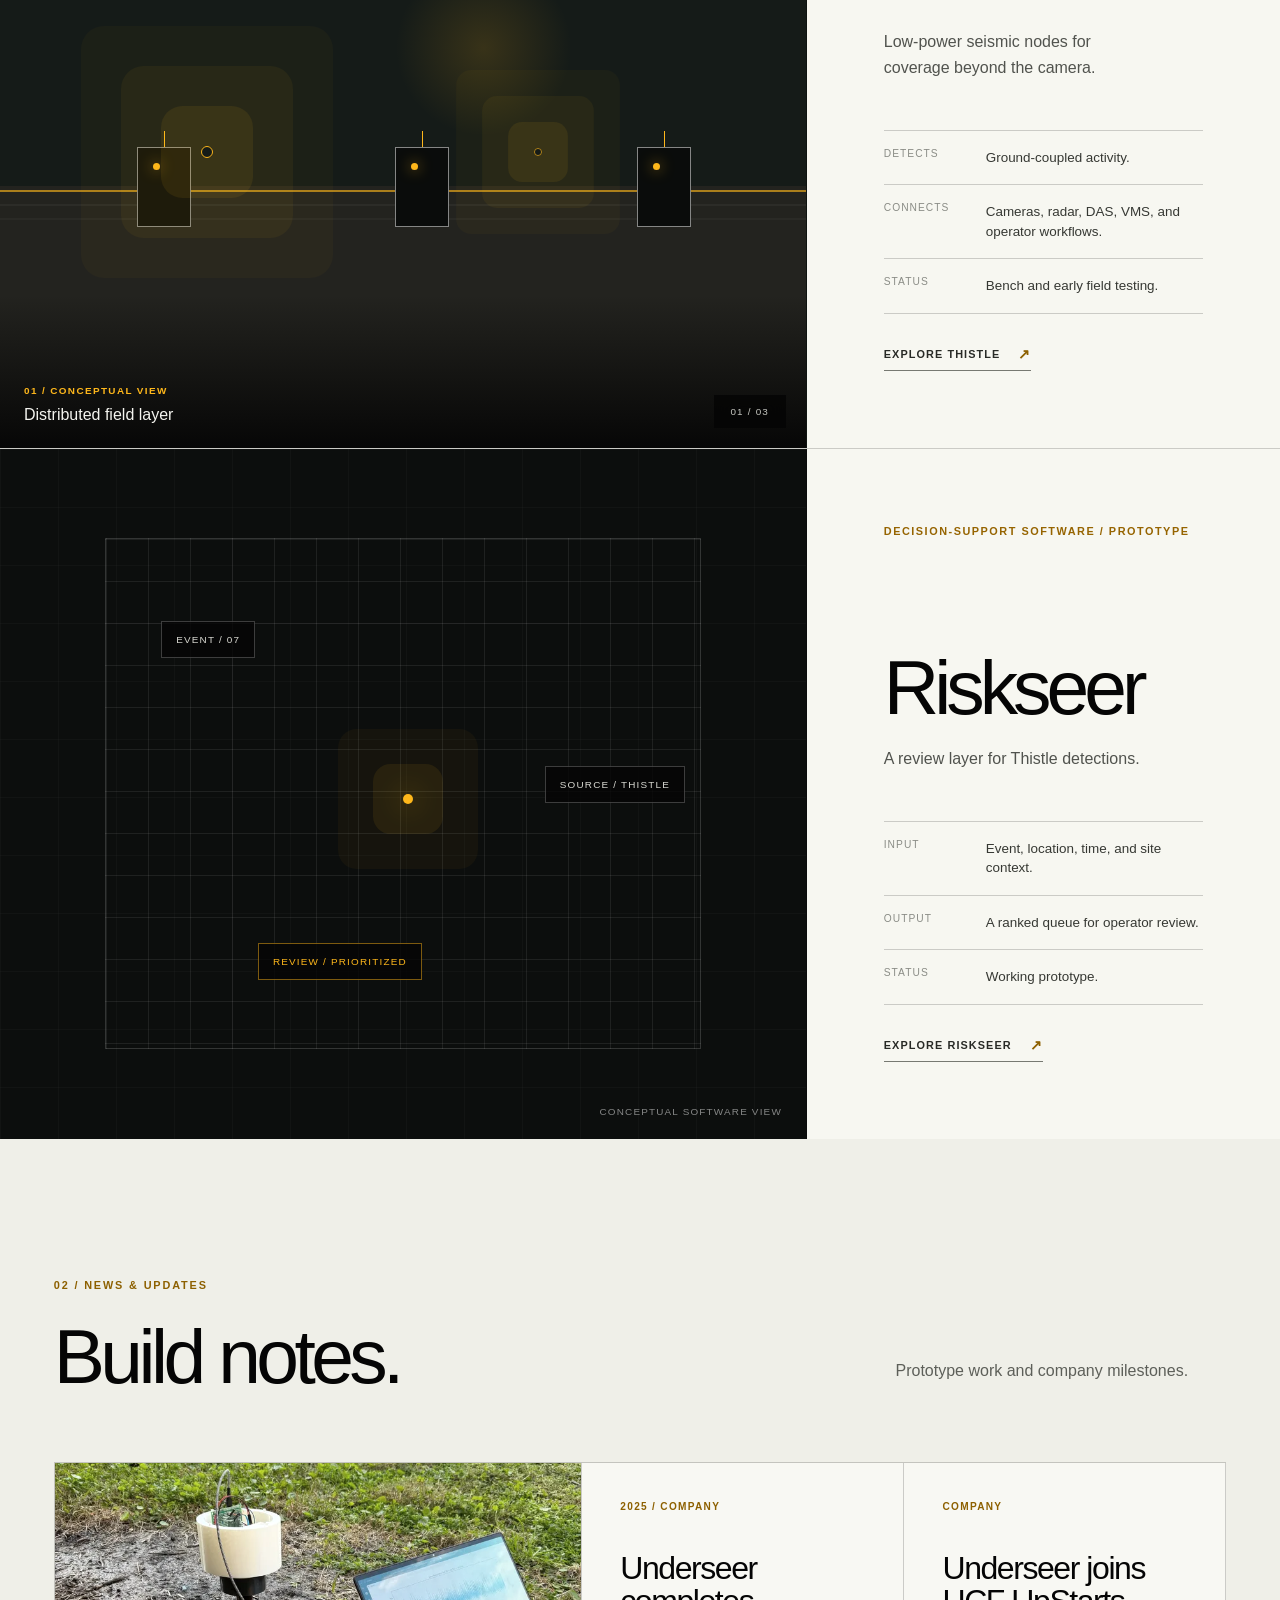
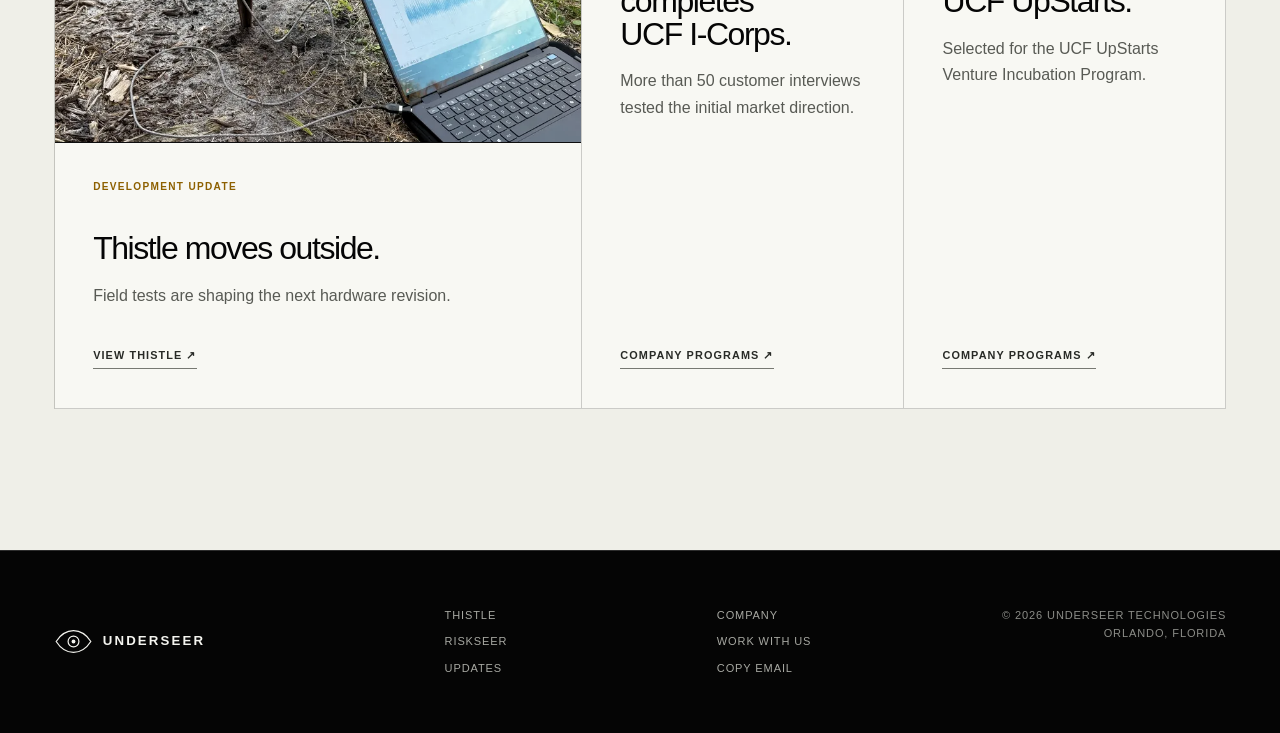
==== commit 52b3147c: "Tighten index copy" ====
--- a/index.html
+++ b/index.html
@@ -4,10 +4,10 @@
   <meta charset="utf-8">
   <meta name="viewport" content="width=device-width, initial-scale=1">
   <title>Underseer Technologies | Field Sensing Systems</title>
-  <meta name="description" content="Underseer Technologies develops distributed seismic sensing hardware and decision-support software for infrastructure and security applications.">
+  <meta name="description" content="Underseer builds seismic sensing hardware and operator software for places cameras cannot cover.">
   <meta name="theme-color" content="#050505">
   <meta property="og:title" content="Underseer Technologies">
-  <meta property="og:description" content="Field sensing systems for infrastructure and security.">
+  <meta property="og:description" content="Distributed sensing below the line of sight.">
   <meta property="og:type" content="website">
   <meta property="og:url" content="https://underseer-technologies.com/">
   <link rel="canonical" href="https://underseer-technologies.com/">
@@ -58,7 +58,7 @@
         <p class="eyebrow"><span></span> Field sensing systems</p>
         <h1>See what the surface misses.</h1>
         <div class="hero-bottom">
-          <p>Underseer builds distributed seismic sensors that detect ground activity beyond conventional camera coverage.</p>
+          <p>Underseer builds seismic sensing systems for ground activity outside camera coverage.</p>
           <a class="text-link" href="#products">View products <span aria-hidden="true">↘</span></a>
         </div>
       </div>
@@ -68,8 +68,8 @@
 
     <section class="products" id="products">
       <div class="products-head section-pad">
-        <div><div class="section-label">01 / Products</div><h2>Hardware in the field.<br>Context for the operator.</h2></div>
-        <p>Thistle detects ground-coupled activity. Riskseer is the software layer being developed to review and prioritize those events.</p>
+        <div><div class="section-label">01 / Products</div><h2>Sense the ground.<br>Put it in context.</h2></div>
+        <p>Thistle detects activity. Riskseer shows operators what deserves review.</p>
       </div>
 
       <article class="product-panel product-showcase" id="thistle">
@@ -81,23 +81,23 @@
             </figure>
             <figure class="carousel-slide prototype-slide" data-carousel-slide>
               <img src="assets/thistle-field-test.webp" width="825" height="1100" loading="lazy" alt="Early Thistle field testbed installed in soil and connected to a laptop displaying signal data">
-              <figcaption><span>02 / Extremely early testbed</span><strong>Ground-coupled signal capture</strong></figcaption>
+              <figcaption><span>02 / Early prototype</span><strong>Ground-coupled signal capture</strong></figcaption>
             </figure>
             <figure class="carousel-slide prototype-slide" data-carousel-slide>
               <img src="assets/thistle-bench-test.webp" width="825" height="1100" loading="lazy" alt="Open early Thistle bench prototype with hand-wired electronics in a 3D-printed housing">
-              <figcaption><span>03 / Extremely early testbed</span><strong>Architecture and integration work</strong></figcaption>
+              <figcaption><span>03 / Early prototype</span><strong>Architecture and integration work</strong></figcaption>
             </figure>
           </div>
           <div class="carousel-status"><span data-carousel-status aria-live="off">01 / 03</span></div>
-          <p class="carousel-disclaimer">Early development testbeds—not production hardware or final performance.</p>
+          <p class="carousel-disclaimer">Prototype hardware—not a production system.</p>
         </div>
         <div class="product-copy">
           <p class="product-type">Distributed seismic sensing / Prototype</p>
           <h3>Thistle</h3>
-          <p class="product-lead">Low-power sensing nodes for detecting ground-coupled activity outside conventional monitoring coverage.</p>
+          <p class="product-lead">Low-power seismic nodes for coverage beyond the camera.</p>
           <dl>
-            <div><dt>Detects</dt><dd>Ground-coupled activity across a distributed field layer.</dd></div>
-            <div><dt>Connects</dt><dd>Designed to cue cameras, radar, DAS, VMS, and operator workflows.</dd></div>
+            <div><dt>Detects</dt><dd>Ground-coupled activity.</dd></div>
+            <div><dt>Connects</dt><dd>Cameras, radar, DAS, VMS, and operator workflows.</dd></div>
             <div><dt>Status</dt><dd>Bench and early field testing.</dd></div>
           </dl>
           <a class="product-explore" href="thistle.html">Explore Thistle <span aria-hidden="true">↗</span></a>
@@ -109,13 +109,13 @@
           <div class="risk-grid"></div><span class="event event-a">EVENT / 07</span><span class="event event-b">SOURCE / THISTLE</span><span class="event event-c">REVIEW / PRIORITIZED</span><div class="risk-pulse"></div><span class="visual-caption">Conceptual software view</span>
         </div>
         <div class="product-copy">
-          <p class="product-type">Decision-support software / In development</p>
+          <p class="product-type">Decision-support software / Prototype</p>
           <h3>Riskseer</h3>
-          <p class="product-lead">Software for reviewing Thistle detections and putting them into operational context.</p>
+          <p class="product-lead">A review layer for Thistle detections.</p>
           <dl>
-            <div><dt>Input</dt><dd>Detection, location, timing, and site information.</dd></div>
-            <div><dt>Output</dt><dd>Prioritized events for operator review.</dd></div>
-            <div><dt>Status</dt><dd>Concept development alongside Thistle.</dd></div>
+            <div><dt>Input</dt><dd>Event, location, time, and site context.</dd></div>
+            <div><dt>Output</dt><dd>A ranked queue for operator review.</dd></div>
+            <div><dt>Status</dt><dd>Working prototype.</dd></div>
           </dl>
           <a class="product-explore" href="riskseer.html">Explore Riskseer <span aria-hidden="true">↗</span></a>
         </div>
@@ -124,19 +124,19 @@
 
     <section class="updates section-pad" id="updates" aria-labelledby="updates-title">
       <div class="updates-head">
-        <div><div class="section-label">02 / News &amp; updates</div><h2 id="updates-title">From Underseer.</h2></div>
-        <p>Company milestones and development work.</p>
+        <div><div class="section-label">02 / News &amp; updates</div><h2 id="updates-title">Build notes.</h2></div>
+        <p>Prototype work and company milestones.</p>
       </div>
       <div class="update-grid">
         <article class="update-card update-featured">
           <div class="update-image"><img src="assets/thistle-field-test.webp" width="825" height="1100" loading="lazy" alt="Early Thistle sensing testbed collecting data outdoors"></div>
-          <div class="update-copy"><span>Development update</span><h3>Thistle moves outside.</h3><p>Early field testbeds are being used to collect ground-coupled signal data and guide the next hardware revision.</p><a href="thistle.html">View Thistle ↗</a></div>
+          <div class="update-copy"><span>Development update</span><h3>Thistle moves outside.</h3><p>Field tests are shaping the next hardware revision.</p><a href="thistle.html">View Thistle ↗</a></div>
         </article>
         <article class="update-card">
-          <div class="update-copy"><span>2025 / Company</span><h3>Underseer completes UCF I-Corps.</h3><p>More than 50 customer-discovery interviews helped test the company’s initial market direction.</p><a href="company.html#programs">Company programs ↗</a></div>
+          <div class="update-copy"><span>2025 / Company</span><h3>Underseer completes UCF I-Corps.</h3><p>More than 50 customer interviews tested the initial market direction.</p><a href="company.html#programs">Company programs ↗</a></div>
         </article>
         <article class="update-card">
-          <div class="update-copy"><span>Company</span><h3>Underseer joins UCF UpStarts.</h3><p>Underseer entered the venture incubation program while building its early company and product foundations.</p><a href="company.html#programs">Company programs ↗</a></div>
+          <div class="update-copy"><span>Company</span><h3>Underseer joins UCF UpStarts.</h3><p>Selected for the UCF UpStarts Venture Incubation Program.</p><a href="company.html#programs">Company programs ↗</a></div>
         </article>
       </div>
     </section>
